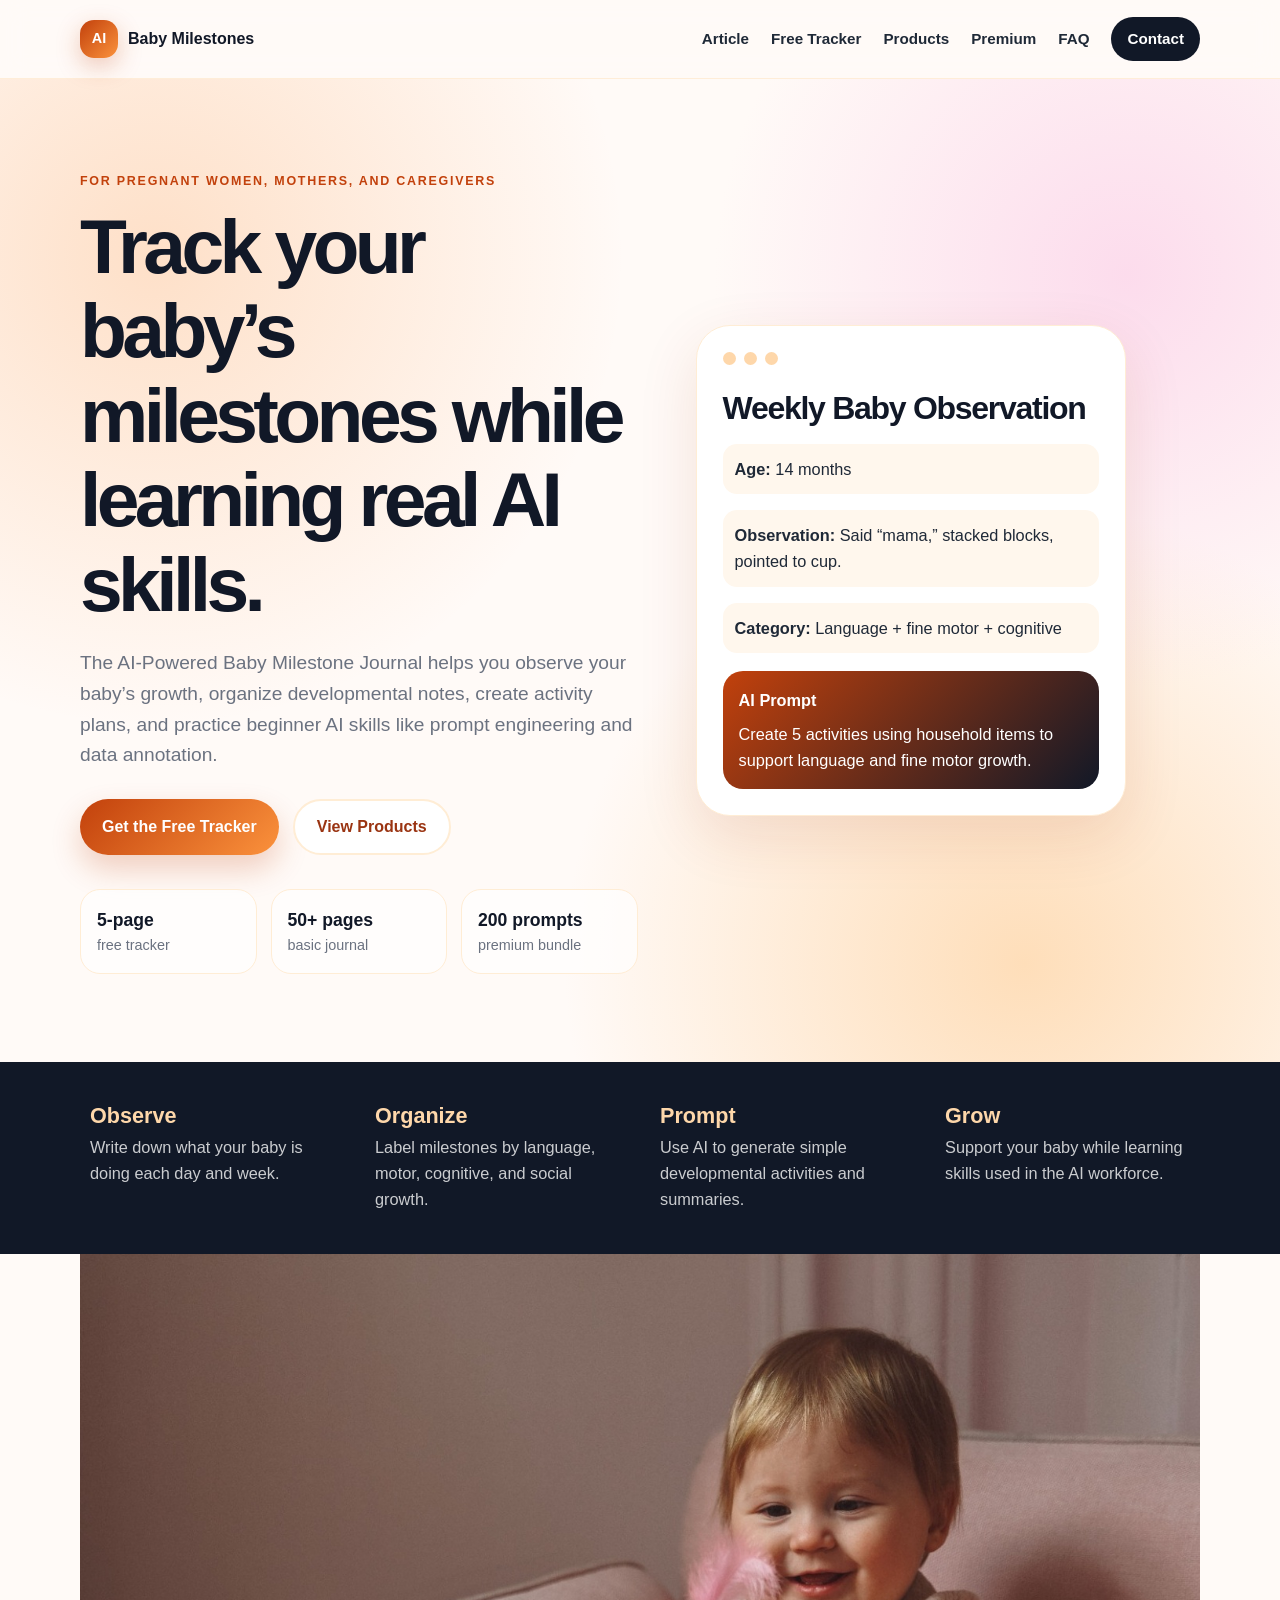
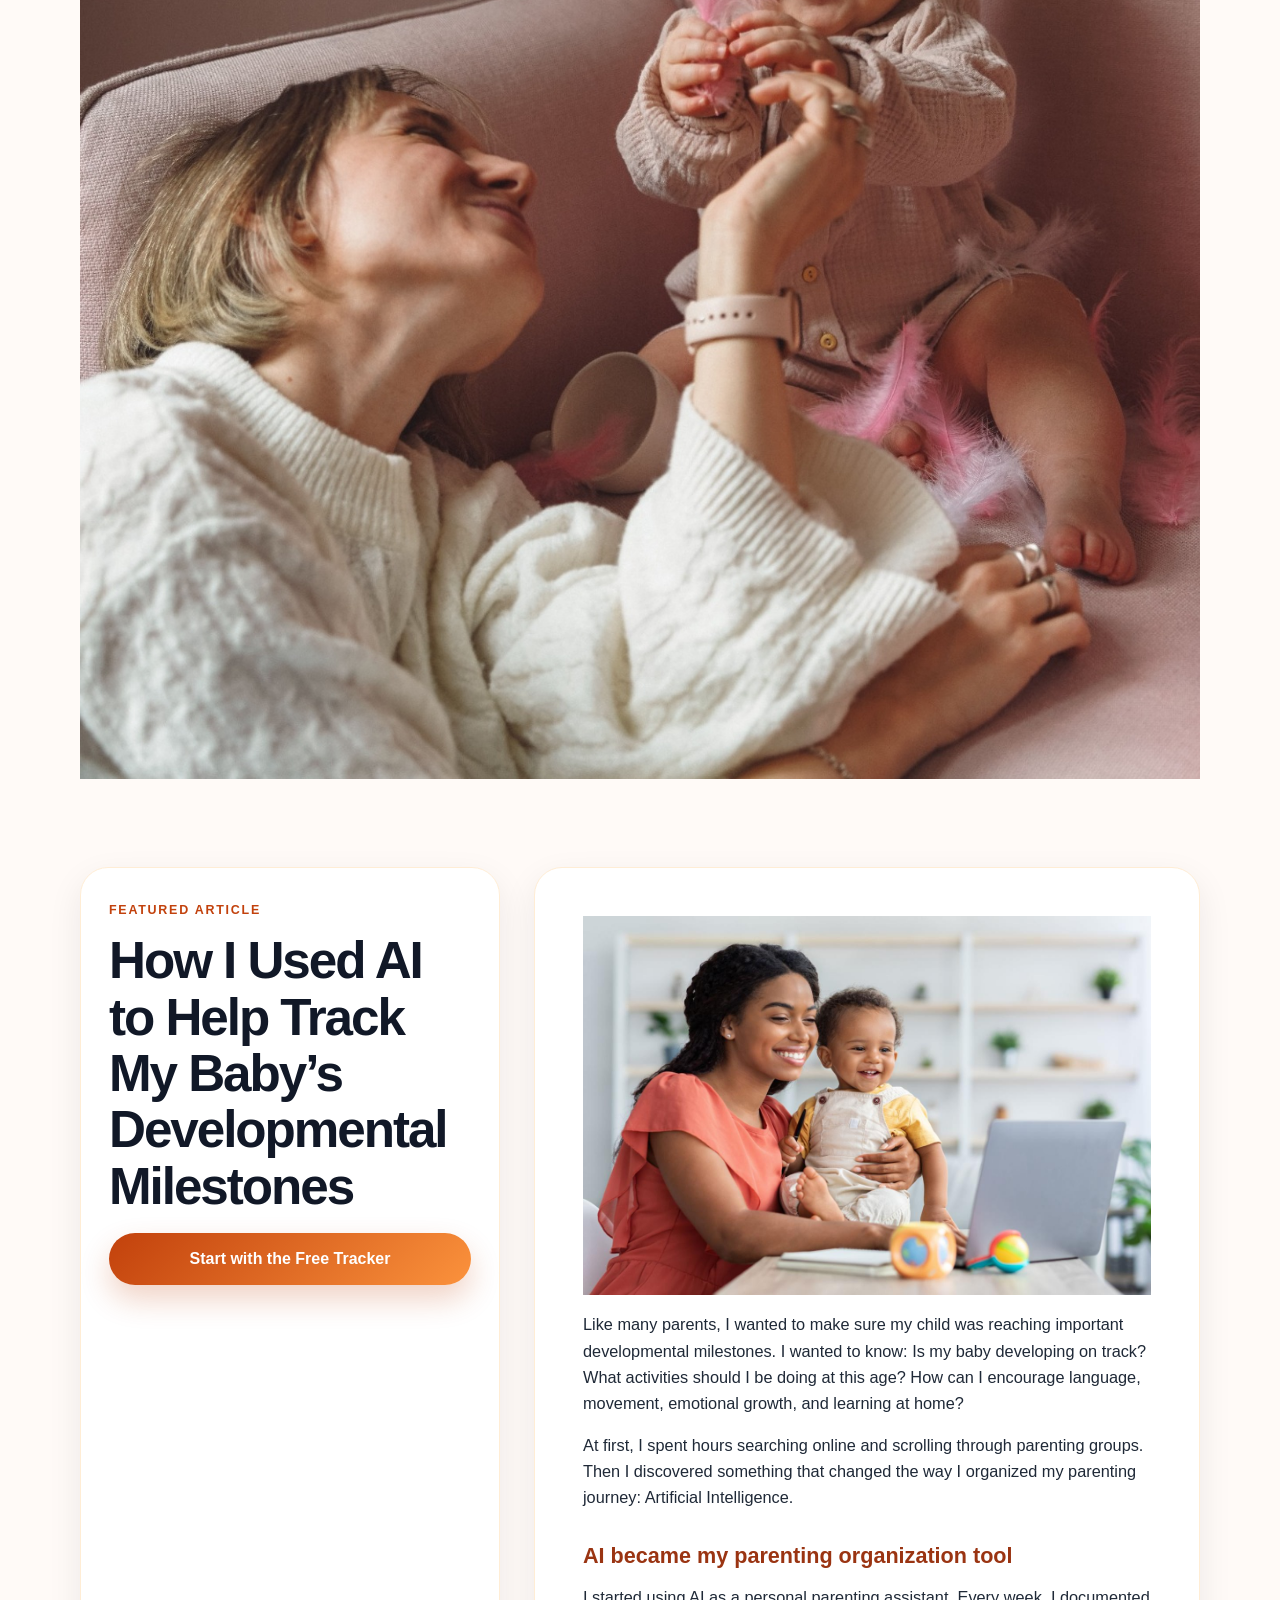
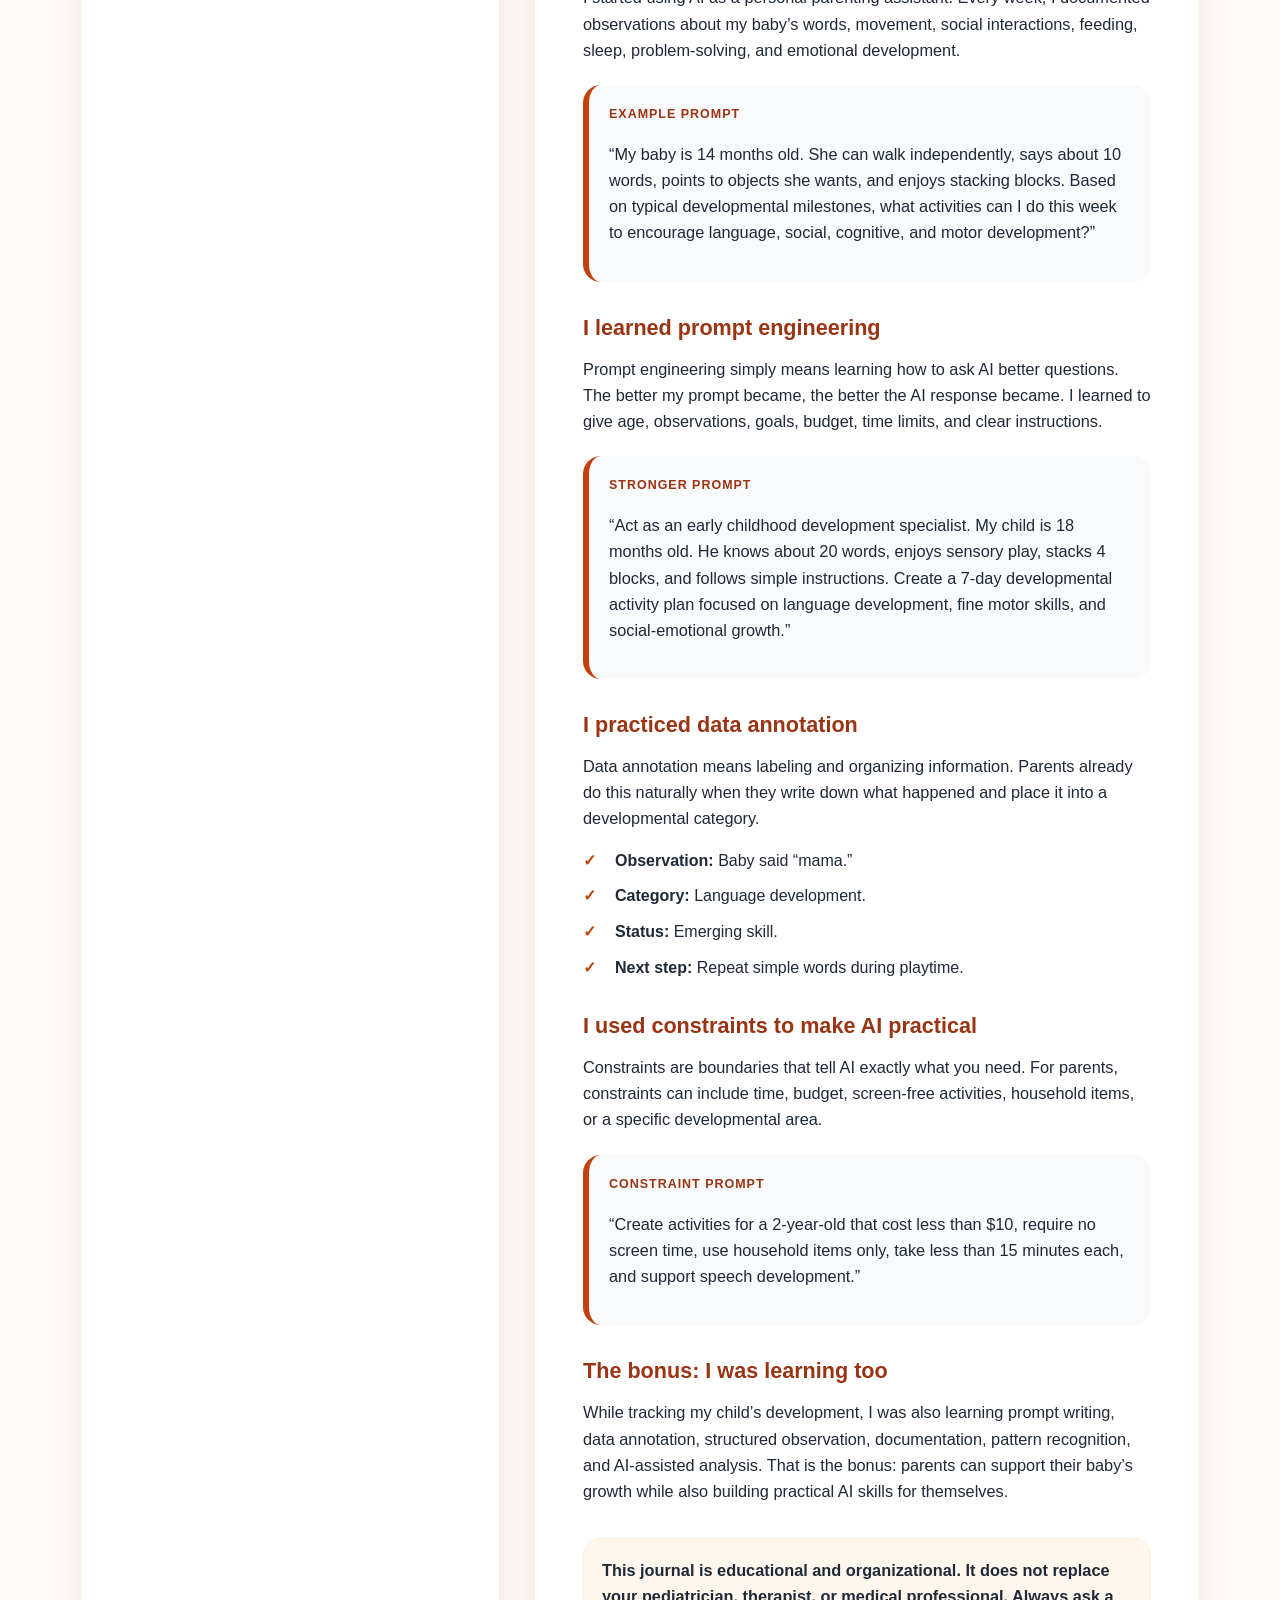
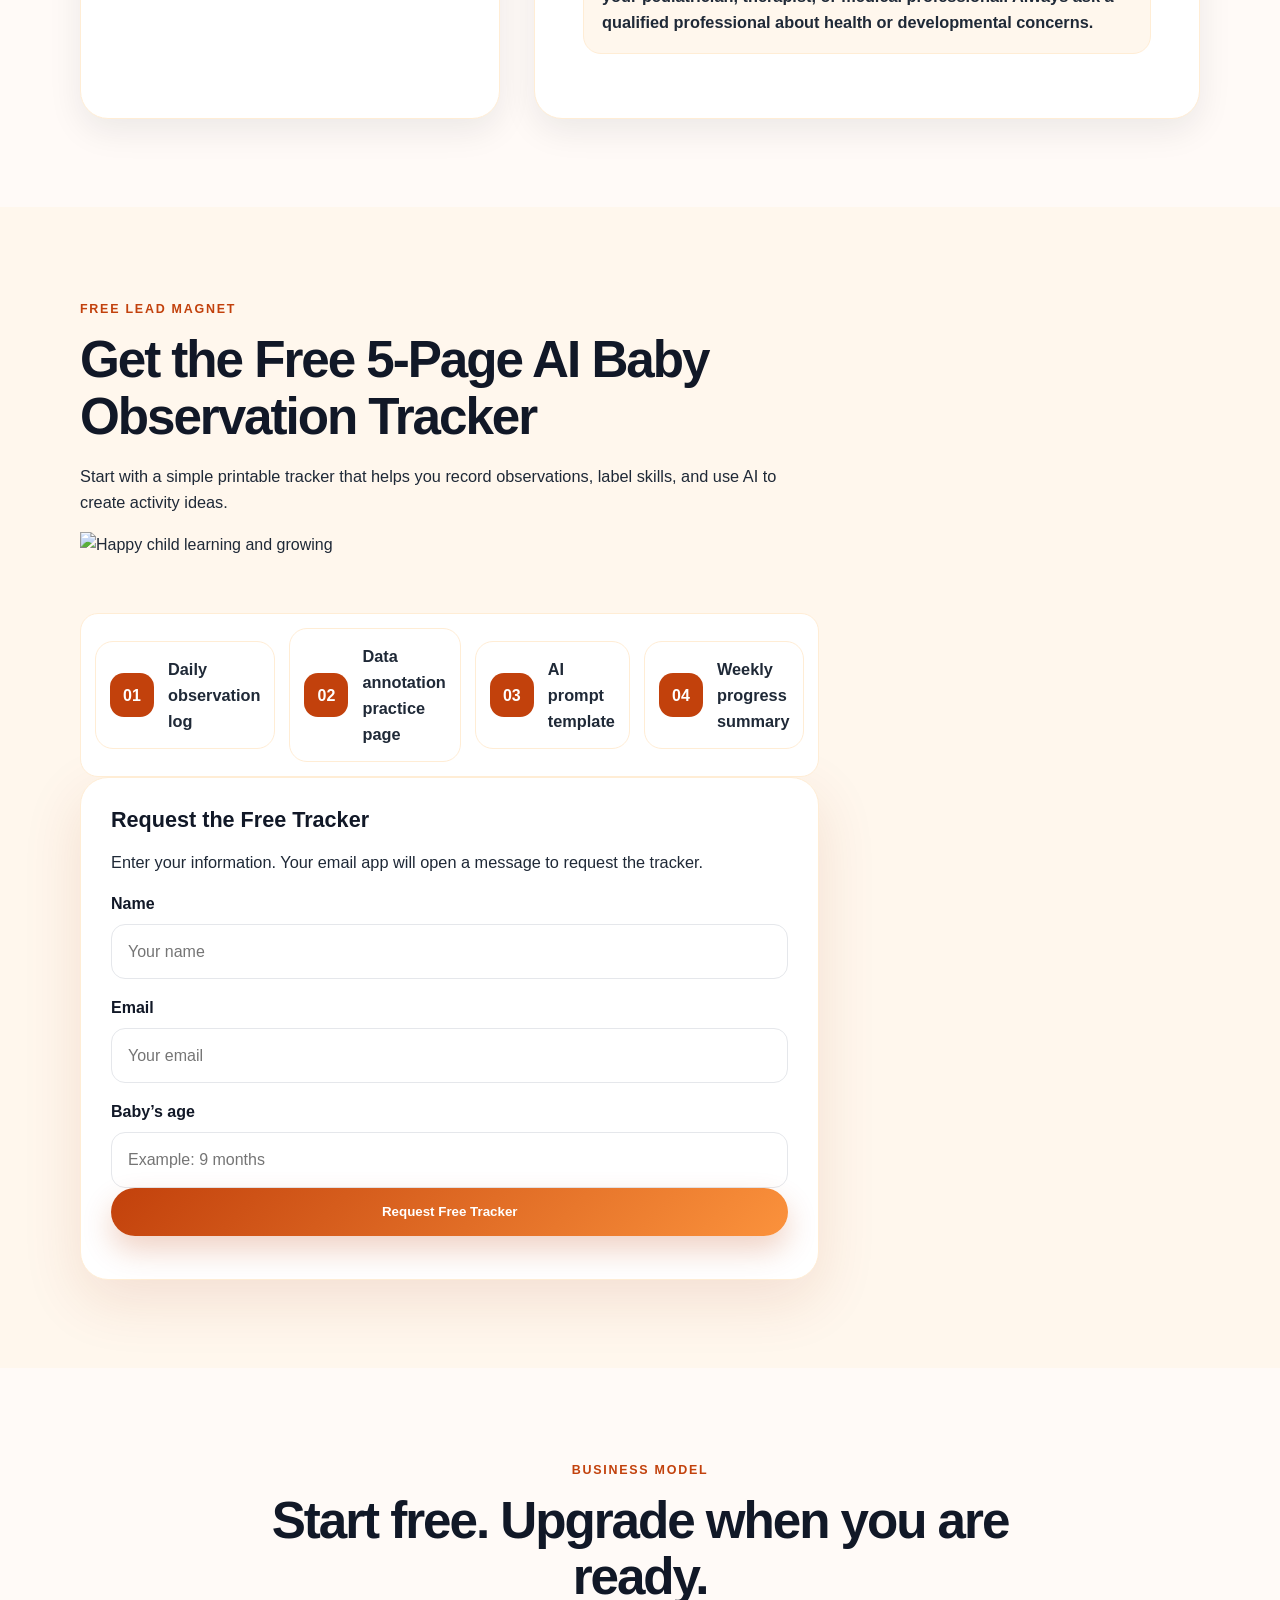
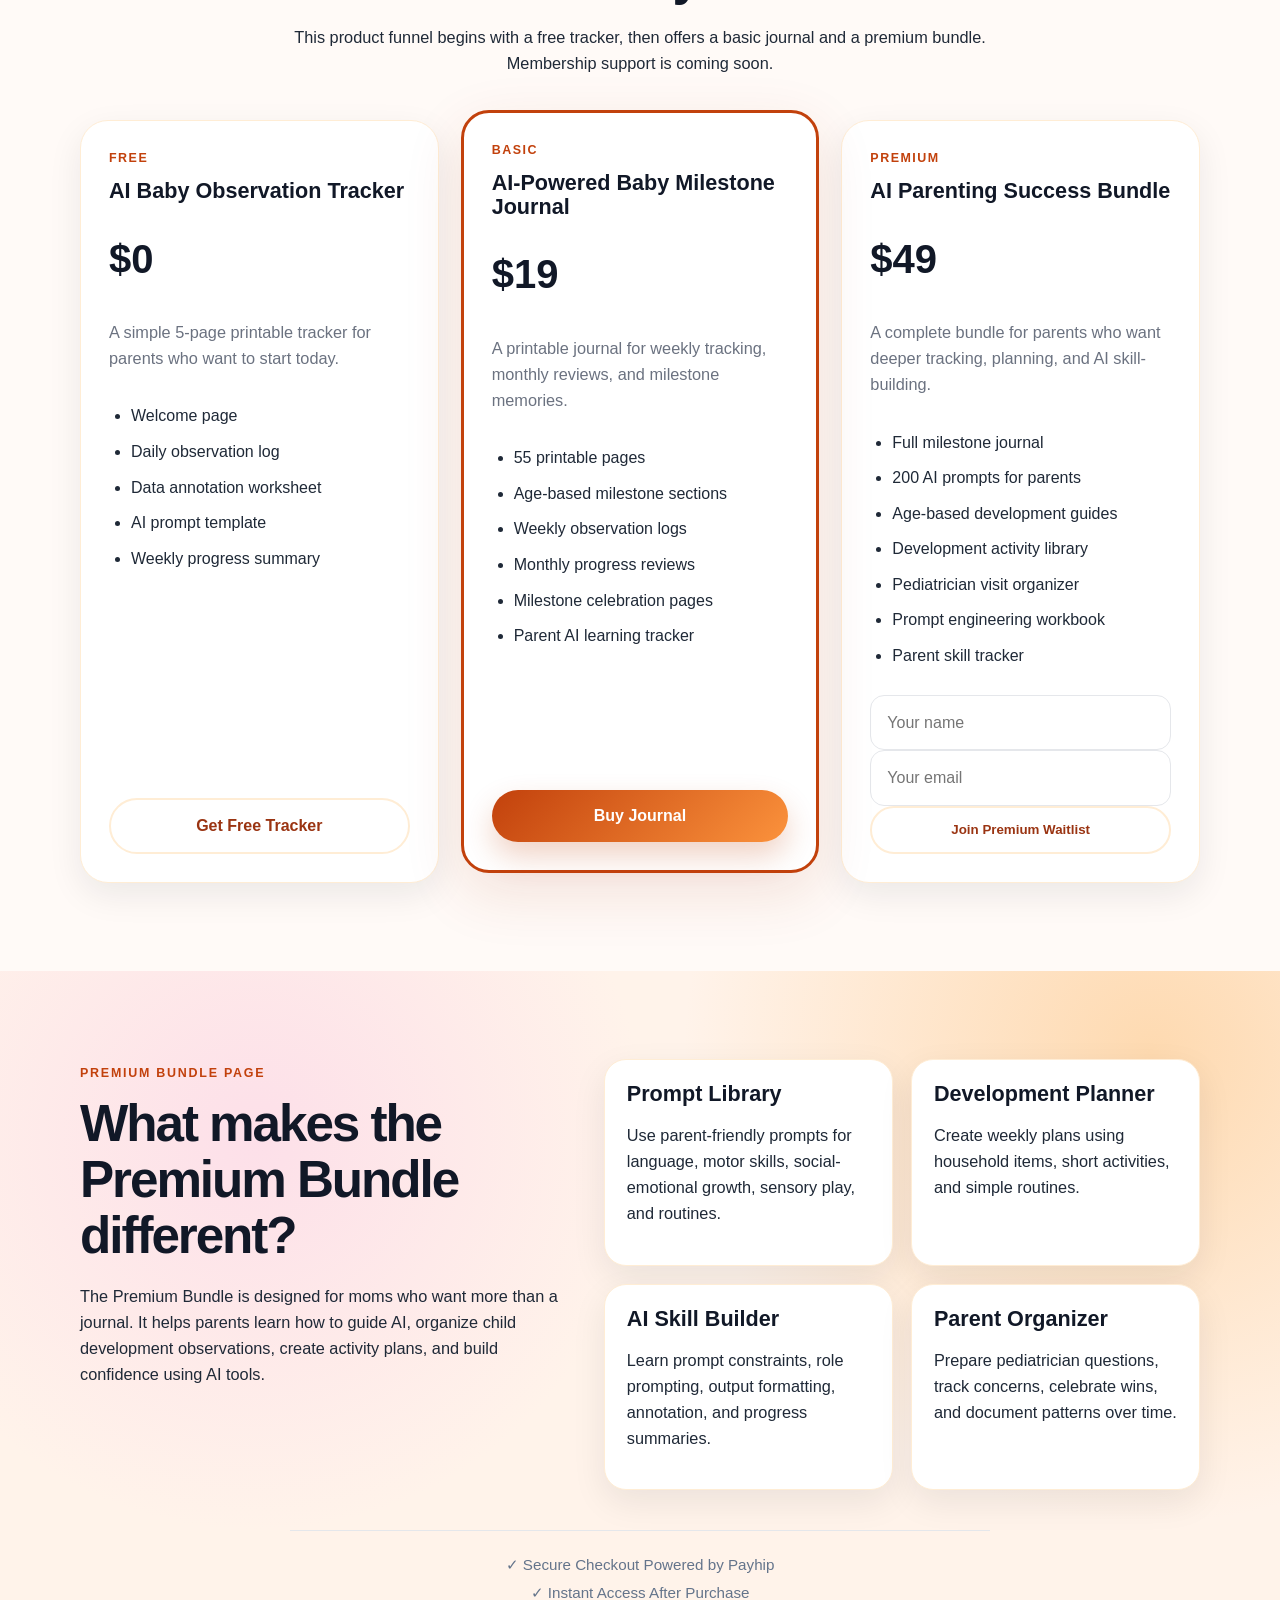
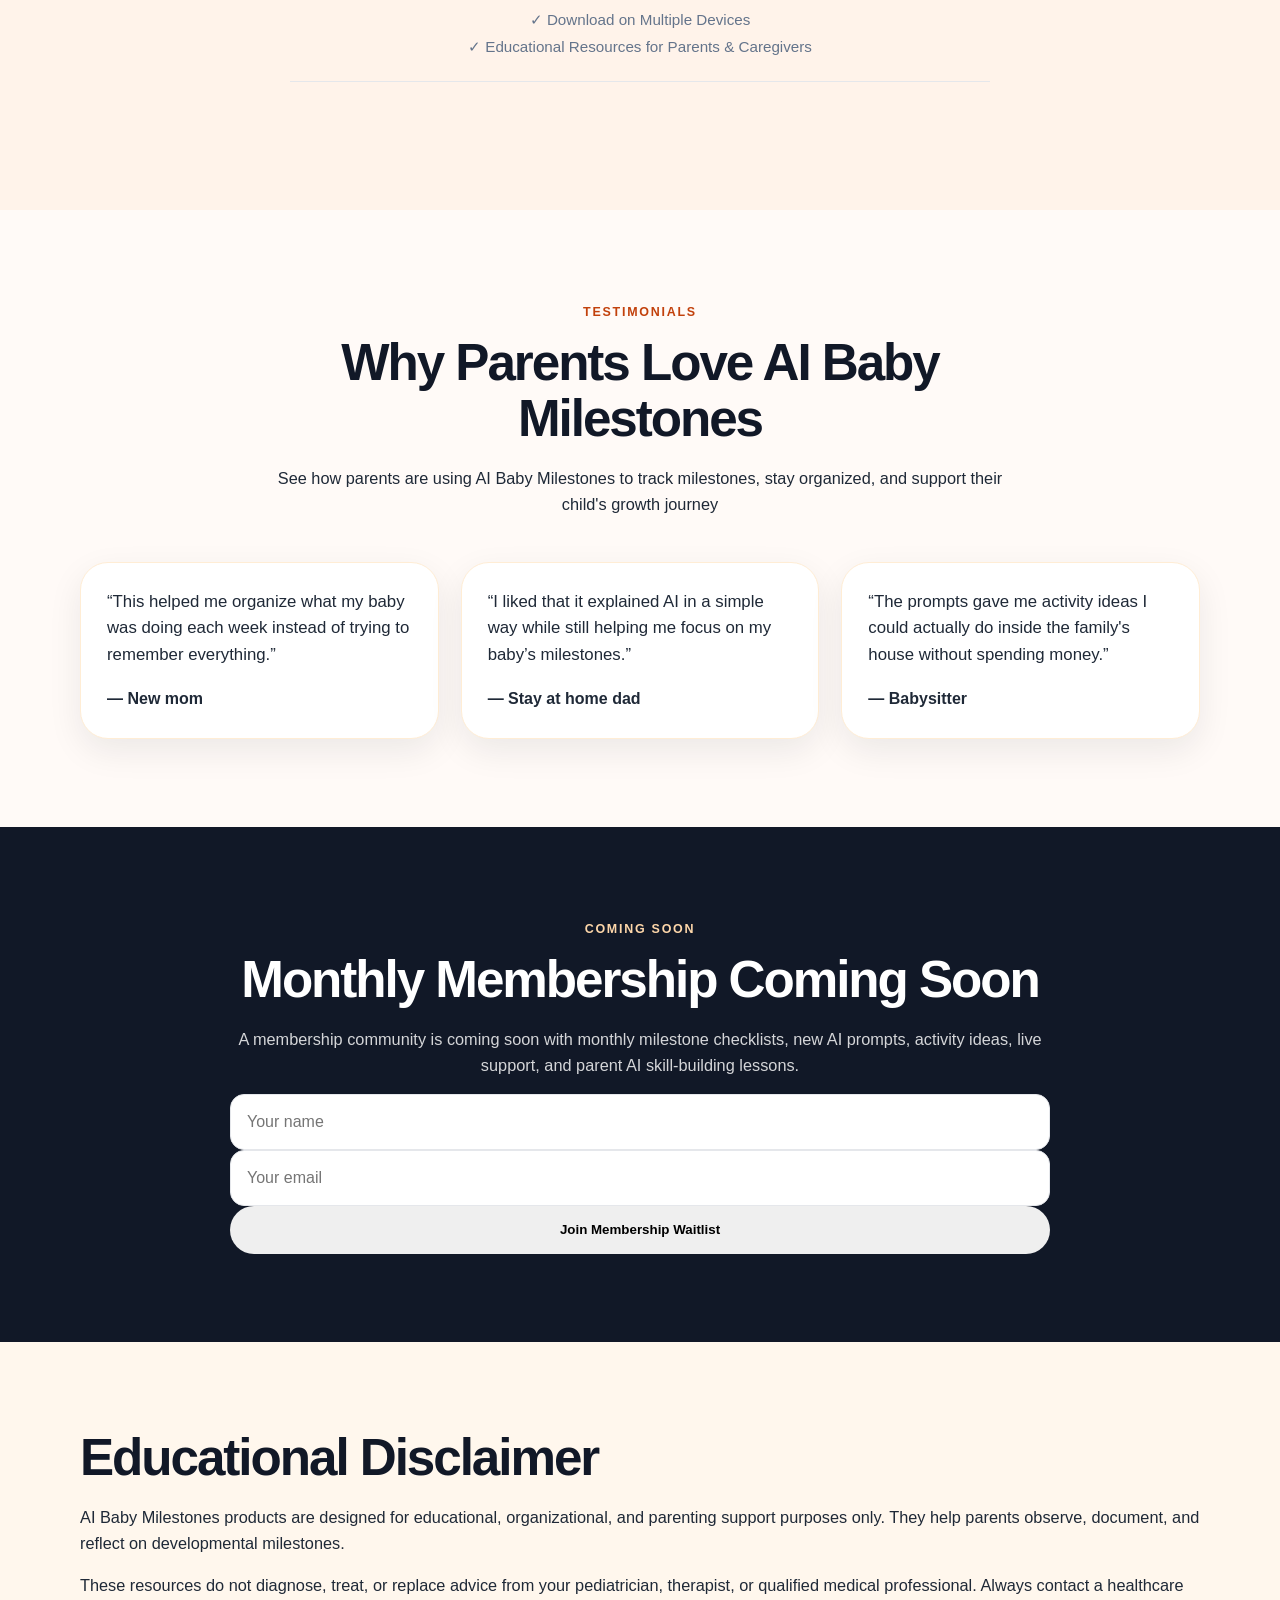
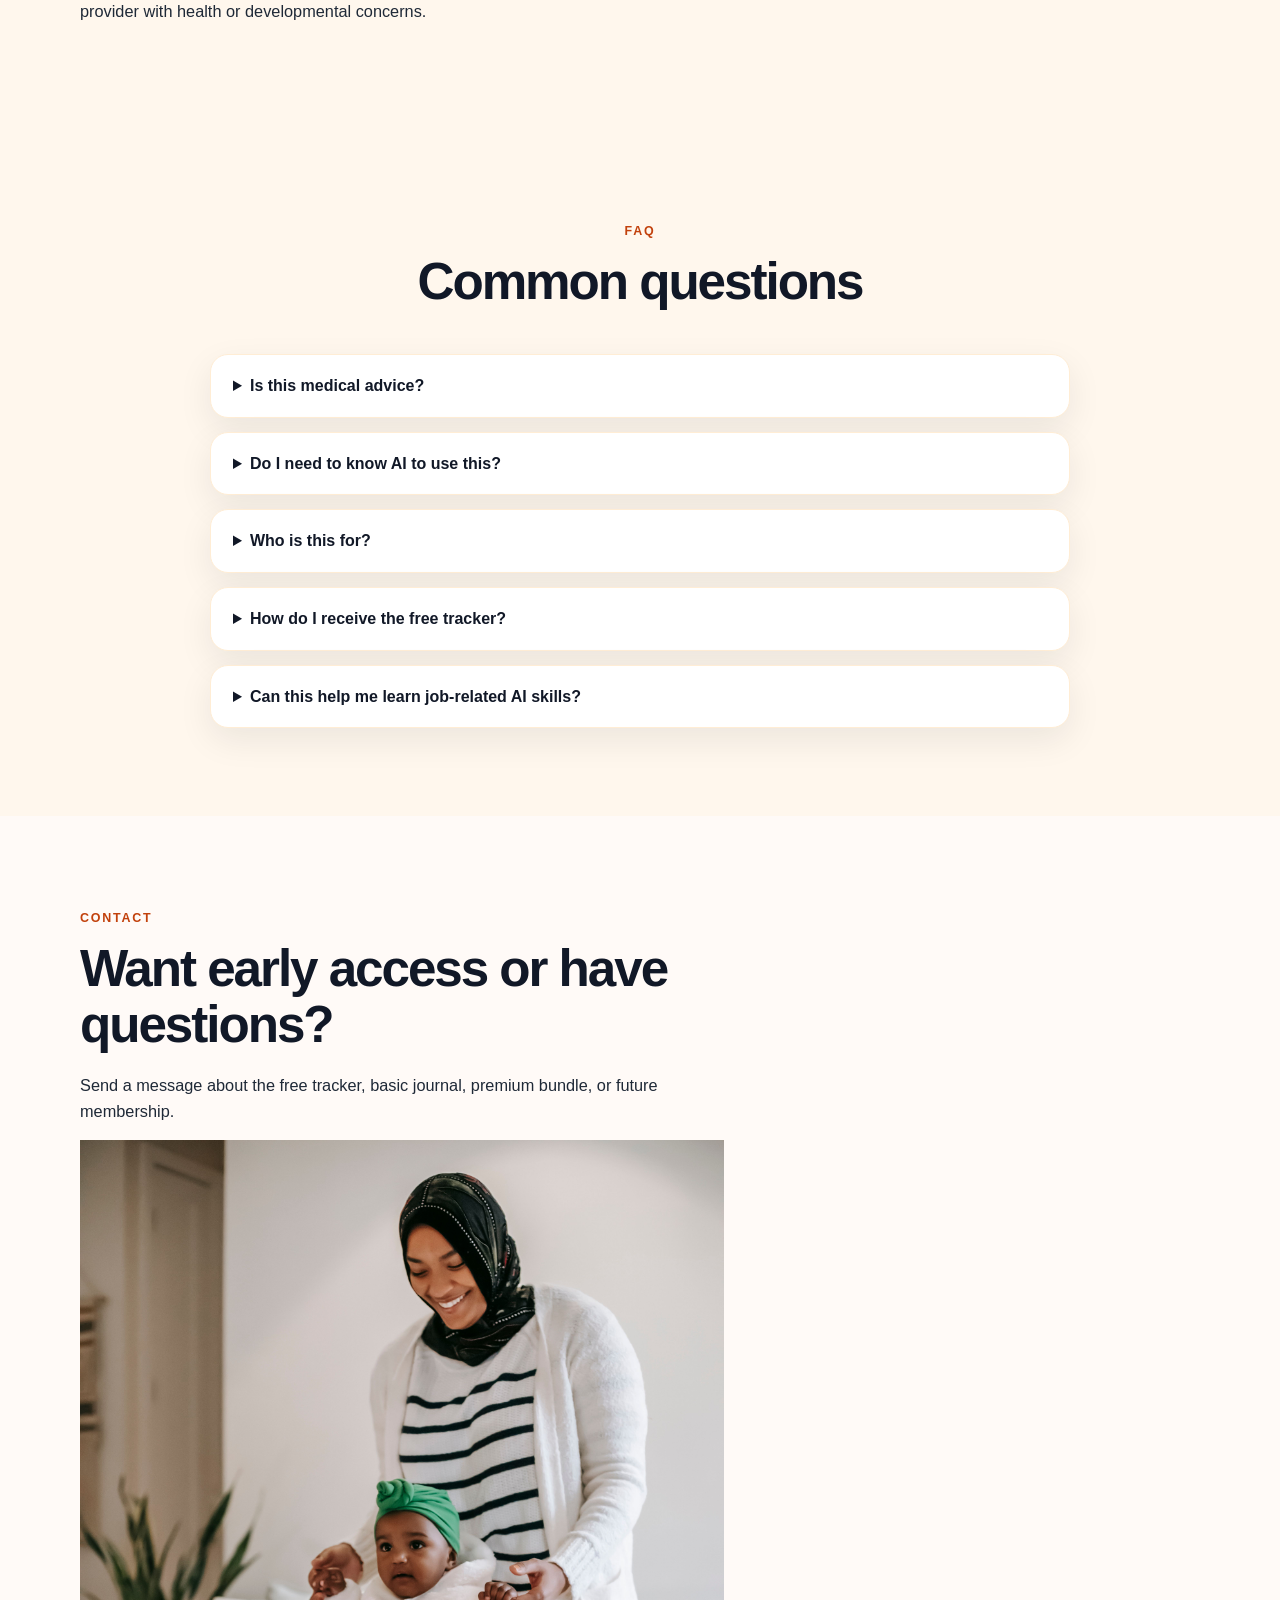
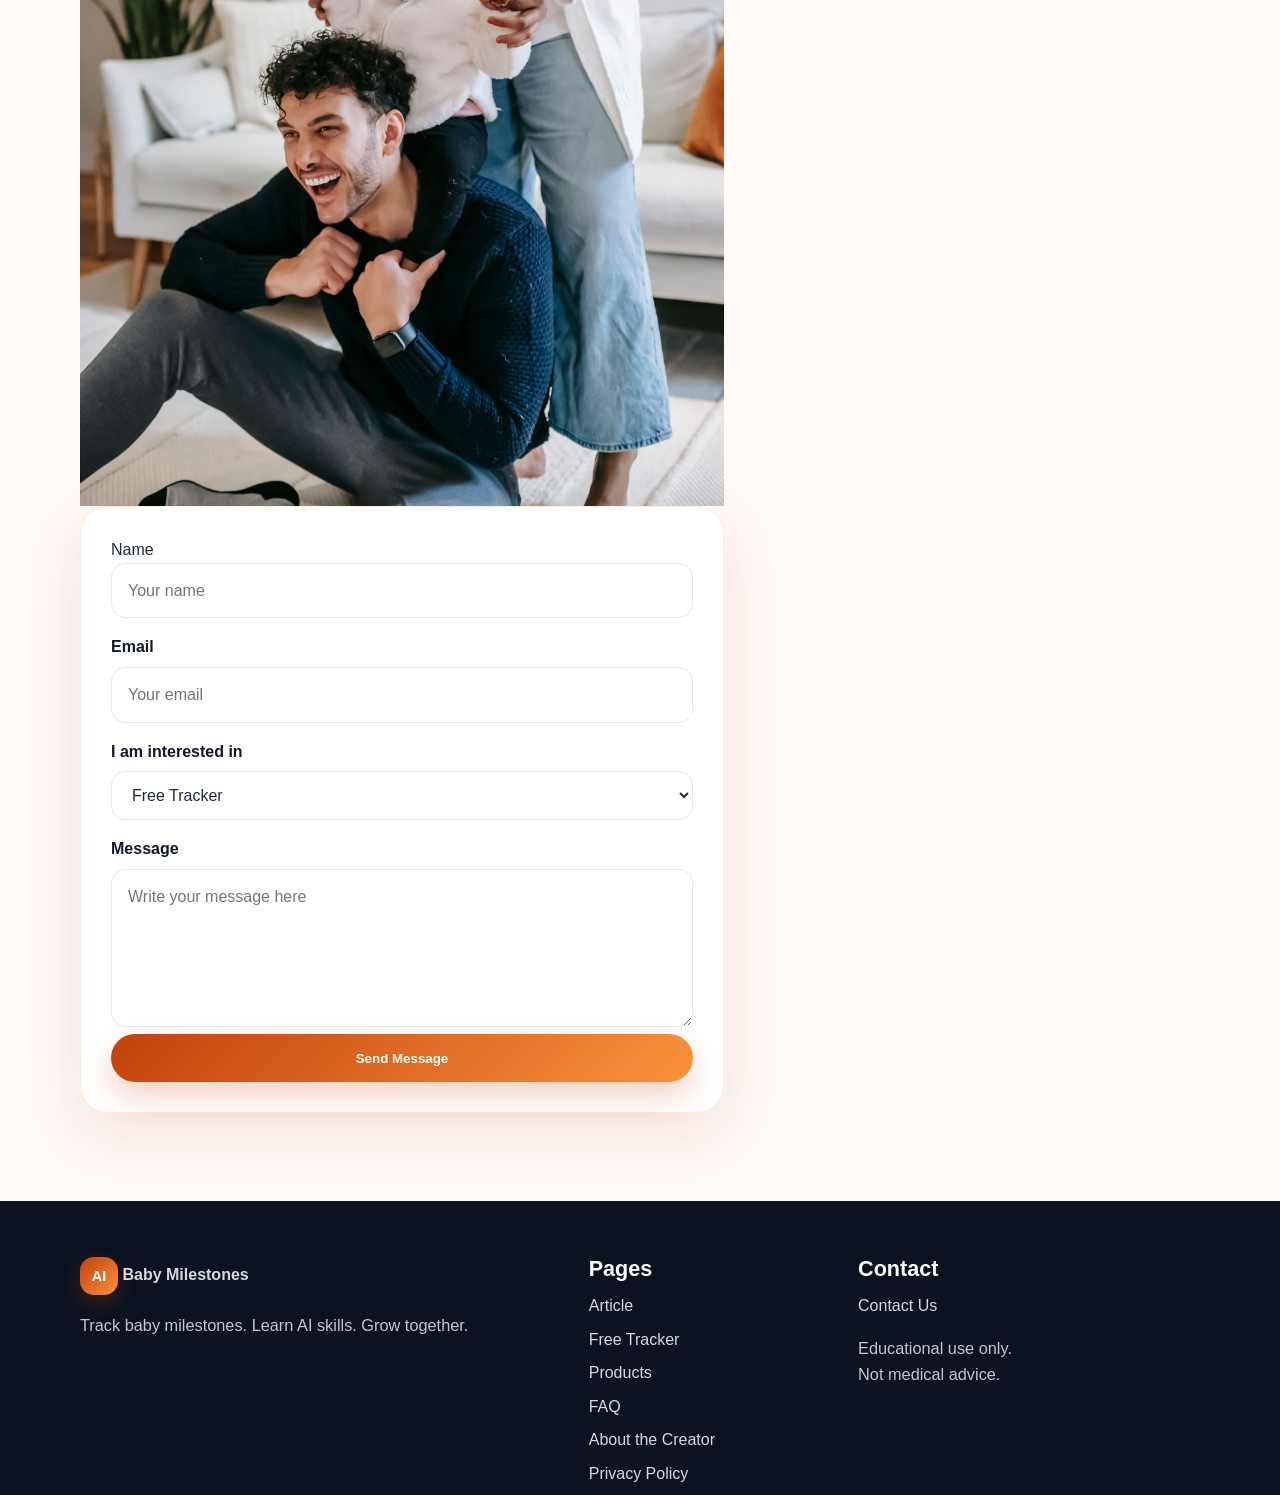
==== index.html @ 614927eb "Launch AI Baby Milestones website" ====
<!DOCTYPE html>
<html lang="en">
<head>
  <meta charset="UTF-8" />
  <meta name="viewport" content="width=device-width, initial-scale=1.0" />
  <meta name="description" content="AI-Powered Baby Milestone Journal helps parents track baby milestones while learning prompt engineering, data annotation, and AI skills." />
  <title>AI-Powered Baby Milestone Journal</title>
  <link rel="stylesheet" href="style.css" />
</head>
<body>
  <a class="skip-link" href="#main">Skip to content</a>

  <header class="site-header">
    <nav class="navbar">
      <a href="#" class="brand">
        <span class="brand-mark">AI</span>
        <span>Baby Milestones</span>
      </a>

      <input type="checkbox" id="nav-toggle" class="nav-toggle" />
      <label for="nav-toggle" class="nav-toggle-label" aria-label="Open menu">
        <span></span>
      </label>

      <div class="nav-menu">
        <a href="#article">Article</a>
        <a href="#free-tracker">Free Tracker</a>
        <a href="#products">Products</a>
        <a href="#premium">Premium</a>
        <a href="#faq">FAQ</a>
        <a href="#contact" class="nav-button">Contact</a>
      </div>
    </nav>
  </header>

  <main id="main">
    <section class="hero section-padding">
      <div class="container hero-grid">
        <div class="hero-copy">
        
          <p class="eyebrow">For pregnant women, mothers, and caregivers</p>
          <h1>Track your baby’s milestones while learning real AI skills.</h1>
          <p class="hero-text">
            The AI-Powered Baby Milestone Journal helps you observe your baby’s growth, organize developmental notes,
            create activity plans, and practice beginner AI skills like prompt engineering and data annotation.
          </p>

          <div class="hero-actions">
            <a href="#free-tracker" class="button primary">Get the Free Tracker</a>
            <a href="#products" class="button secondary">View Products</a>
          </div>

          <div class="trust-row">
            <div>
              <strong>5-page</strong>
              <span>free tracker</span>
            </div>
            <div>
              <strong>50+ pages</strong>
              <span>basic journal</span>
            </div>
            <div>
              <strong>200 prompts</strong>
              <span>premium bundle</span>
            </div>
          </div>
        </div>
       
        <div class="hero-card">

       <div class="journal-preview">
            <div class="preview-header">
              <span></span>
              <span></span>
              <span></span>
            </div>
            <h2>Weekly Baby Observation</h2>
            <p><strong>Age:</strong> 14 months</p>
            <p><strong>Observation:</strong> Said “mama,” stacked blocks, pointed to cup.</p>
            <p><strong>Category:</strong> Language + fine motor + cognitive</p>
            <div class="mini-card">
              <p class="mini-title">AI Prompt</p>
              <p>Create 5 activities using household items to support language and fine motor growth.</p>
            </div>
          </div>
        </div>
      </div>
    </section>

    <section class="value-strip">
      <div class="container value-grid">
        <div>
          <h3>Observe</h3>
          <p>Write down what your baby is doing each day and week.</p>
        </div>
        <div>
          <h3>Organize</h3>
          <p>Label milestones by language, motor, cognitive, and social growth.</p>
        </div>
        <div>
          <h3>Prompt</h3>
          <p>Use AI to generate simple developmental activities and summaries.</p>
        </div>
        <div>
          <h3>Grow</h3>
          <p>Support your baby while learning skills used in the AI workforce.</p>
        </div>
      </div>
    </section>

    <section class="intro-image-section">
  <div class="container">
    <img
      src="Images/intro-parent-baby.jpg"
      alt="Parent interacting with baby"
      class="intro-image"
    />
  </div>
    </section>
    
    <section id="article" class="section-padding">
      <div class="container article-layout">
        <aside class="article-sidebar">
          <p class="eyebrow">Featured article</p>
          <h2>How I Used AI to Help Track My Baby’s Developmental Milestones</h2>
            
          <a href="#free-tracker" class="button primary full-width">Start with the Free Tracker</a>
        </aside>

        <article class="article-card">

          <div class="article-image">
          <img
        src="Images/article-mom-reading.jpg"
        alt="Mother using AI tools to track baby milestones"
         />
        </div>

          <p>
            Like many parents, I wanted to make sure my child was reaching important developmental milestones. I wanted to know:
            Is my baby developing on track? What activities should I be doing at this age? How can I encourage language,
            movement, emotional growth, and learning at home?
          </p>

          <p>
            At first, I spent hours searching online and scrolling through parenting groups. Then I discovered something that changed
            the way I organized my parenting journey: Artificial Intelligence.
          </p>

          <h3>AI became my parenting organization tool</h3>
          <p>
            I started using AI as a personal parenting assistant. Every week, I documented observations about my baby’s words,
            movement, social interactions, feeding, sleep, problem-solving, and emotional development.
          </p>

          <div class="prompt-box">
            <p class="prompt-label">Example prompt</p>
            <p>
              “My baby is 14 months old. She can walk independently, says about 10 words, points to objects she wants, and enjoys
              stacking blocks. Based on typical developmental milestones, what activities can I do this week to encourage language,
              social, cognitive, and motor development?”
            </p>
          </div>

          <h3>I learned prompt engineering</h3>
          <p>
            Prompt engineering simply means learning how to ask AI better questions. The better my prompt became, the better the AI
            response became. I learned to give age, observations, goals, budget, time limits, and clear instructions.
          </p>

          <div class="prompt-box">
            <p class="prompt-label">Stronger prompt</p>
            <p>
              “Act as an early childhood development specialist. My child is 18 months old. He knows about 20 words, enjoys sensory
              play, stacks 4 blocks, and follows simple instructions. Create a 7-day developmental activity plan focused on language
              development, fine motor skills, and social-emotional growth.”
            </p>
          </div>

          <h3>I practiced data annotation</h3>
          <p>
            Data annotation means labeling and organizing information. Parents already do this naturally when they write down what
            happened and place it into a developmental category.
          </p>

          <ul class="check-list">
            <li><strong>Observation:</strong> Baby said “mama.”</li>
            <li><strong>Category:</strong> Language development.</li>
            <li><strong>Status:</strong> Emerging skill.</li>
            <li><strong>Next step:</strong> Repeat simple words during playtime.</li>
          </ul>

          <h3>I used constraints to make AI practical</h3>
          <p>
            Constraints are boundaries that tell AI exactly what you need. For parents, constraints can include time, budget,
            screen-free activities, household items, or a specific developmental area.
          </p>

          <div class="prompt-box">
            <p class="prompt-label">Constraint prompt</p>
            <p>
              “Create activities for a 2-year-old that cost less than $10, require no screen time, use household items only,
              take less than 15 minutes each, and support speech development.”
            </p>
          </div>

          <h3>The bonus: I was learning too</h3>
          <p>
            While tracking my child’s development, I was also learning prompt writing, data annotation, structured observation,
            documentation, pattern recognition, and AI-assisted analysis. That is the bonus: parents can support their baby’s growth
            while also building practical AI skills for themselves.
          </p>

          <p class="medical-note">
            This journal is educational and organizational. It does not replace your pediatrician, therapist, or medical professional.
            Always ask a qualified professional about health or developmental concerns.
          </p>
        </article>
      </div>
    </section>

    <section id="free-tracker" class="section-padding cream">
      <div class="container split">
        <div>
          <p class="eyebrow">Free lead magnet</p>
          <h2>Get the Free 5-Page AI Baby Observation Tracker</h2>
          <p>
            Start with a simple printable tracker that helps you record observations, label skills, and use AI to create activity ideas.
          </p>

      <div class="tracker-image">
      <img
    src="Images/accent-happy-child.jpg"
    alt="Happy child learning and growing"
       />
    </div>

      <div class="feature-list">

          <div class="feature-list">
            <div>
              <span class="icon">01</span>
              <p>Daily observation log</p>
            </div>
            <div>
              <span class="icon">02</span>
              <p>Data annotation practice page</p>
            </div>
            <div>
              <span class="icon">03</span>
              <p>AI prompt template</p>
            </div>
            <div>
              <span class="icon">04</span>
              <p>Weekly progress summary</p>
            </div>
          </div>
        </div>

        <form class="signup-card" action="mailto:support.aibabymilestones@gmail.com" method="post" enctype="text/plain">
          <h3>Request the Free Tracker</h3>
          <p>Enter your information. Your email app will open a message to request the tracker.</p>

          <label for="parent-name">Name</label>
          <input id="parent-name" name="name" type="text" placeholder="Your name" required />

          <label for="parent-email">Email</label>
          <input id="parent-email" name="email" type="email" placeholder="Your email" required />

          <label for="baby-age">Baby’s age</label>
          <input id="baby-age" name="baby-age" type="text" placeholder="Example: 9 months" />

          <button type="submit" class="button primary full-width">Request Free Tracker</button>
          <p class="small-text"></p>
        </form>
      </div>
    </section>

    <section id="products" class="section-padding">
      <div class="container">
        <div class="center-header">
          <p class="eyebrow">Business model</p>
          <h2>Start free. Upgrade when you are ready.</h2>
          <p>
            This product funnel begins with a free tracker, then offers a basic journal and a premium bundle.
            Membership support is coming soon.
          </p>
        </div>

        <div class="pricing-grid">
          <div class="price-card">
            <p class="plan-label">Free</p>
            <h3>AI Baby Observation Tracker</h3>
            <p class="price">$0</p>
            <p class="plan-description">A simple 5-page printable tracker for parents who want to start today.</p>
            <ul>
              <li>Welcome page</li>
              <li>Daily observation log</li>
              <li>Data annotation worksheet</li>
              <li>AI prompt template</li>
              <li>Weekly progress summary</li>
            </ul>
            <a
         href="https://payhip.com/b/fQsA9"
        class="button secondary full-width"
        target="_blank"
        rel="noopener noreferrer"
          >
  Get Free Tracker
</a>
          </div>

          <div class="price-card featured">
            <p class="plan-label">Basic</p>
            <h3>AI-Powered Baby Milestone Journal</h3>
            <p class="price">$19</p>
            <p class="plan-description">A printable journal for weekly tracking, monthly reviews, and milestone memories.</p>
            <ul>
              <li>55 printable pages</li>
              <li>Age-based milestone sections</li>
              <li>Weekly observation logs</li>
              <li>Monthly progress reviews</li>
              <li>Milestone celebration pages</li>
              <li>Parent AI learning tracker</li>
            </ul>
            <a
        href="https://payhip.com/b/GxVTv"
        class="button primary full-width"
        target="_blank"
        rel="noopener noreferrer"
>
  Buy Journal
</a>
          </div>

          <div id="premium" class="price-card">
            <p class="plan-label">Premium</p>
            <h3>AI Parenting Success Bundle</h3>
            <p class="price">$49</p>
            <p class="plan-description">A complete bundle for parents who want deeper tracking, planning, and AI skill-building.</p>
            <ul>
              <li>Full milestone journal</li>
              <li>200 AI prompts for parents</li>
              <li>Age-based development guides</li>
              <li>Development activity library</li>
              <li>Pediatrician visit organizer</li>
              <li>Prompt engineering workbook</li>
              <li>Parent skill tracker</li>
            </ul>
            <form
  class="waitlist-form"
  action="https://formspree.io/f/xeewnpjq"
  method="POST"
>
  <input type="hidden" name="form_type" value="Premium Bundle Waitlist">

  <input
    type="text"
    name="name"
    placeholder="Your name"
    required
  >

  <input
    type="email"
    name="email"
    placeholder="Your email"
    required
  >

  <button type="submit" class="button secondary full-width">
    Join Premium Waitlist
  </button>
</form>
          </div>
        </div>
      </div>
    </section>

    <section class="section-padding peach">
      <div class="container product-detail">
        <div>
          <p class="eyebrow">Premium bundle page</p>
          <h2>What makes the Premium Bundle different?</h2>
          <p>
            The Premium Bundle is designed for moms who want more than a journal. It helps parents learn how to guide AI,
            organize child development observations, create activity plans, and build confidence using AI tools.
          </p>
        </div>

        <div class="detail-grid">
          <div class="detail-card">
            <h3>Prompt Library</h3>
            <p>Use parent-friendly prompts for language, motor skills, social-emotional growth, sensory play, and routines.</p>
          </div>
          <div class="detail-card">
            <h3>Development Planner</h3>
            <p>Create weekly plans using household items, short activities, and simple routines.</p>
          </div>
          <div class="detail-card">
            <h3>AI Skill Builder</h3>
            <p>Learn prompt constraints, role prompting, output formatting, annotation, and progress summaries.</p>
          </div>
          <div class="detail-card">
            <h3>Parent Organizer</h3>
            <p>Prepare pediatrician questions, track concerns, celebrate wins, and document patterns over time.</p>
          </div>
        </div>
      </div>
      <p class="trust-note">
✓ Secure Checkout Powered by Payhip<br>
✓ Instant Access After Purchase<br>
✓ Download on Multiple Devices<br>
✓ Educational Resources for Parents & Caregivers
</p>
    </section>

    <section class="section-padding">
      <div class="container">
        <div class="center-header">
          <p class="eyebrow">Testimonials</p>
          <h2>Why Parents Love AI Baby Milestones
</h2>
          <p>See how parents are using AI Baby Milestones to track milestones, stay organized, and support their child's growth journey</p>
        </div>

        <div class="testimonial-grid">
          <div class="testimonial">
            <p>“This helped me organize what my baby was doing each week instead of trying to remember everything.”</p>
            <strong>— New mom</strong>
          </div>
          <div class="testimonial">
            <p>“I liked that it explained AI in a simple way while still helping me focus on my baby’s milestones.”</p>
            <strong>— Stay at home dad</strong>
          </div>
          <div class="testimonial">
            <p>“The prompts gave me activity ideas I could actually do inside the family's house without spending money.”</p>
            <strong>— Babysitter</strong>
          </div>
        </div>
      </div>
    </section>

    <section class="section-padding dark">
      <div class="container coming-soon">
        <p class="eyebrow light">Coming soon</p>
        <h2>Monthly Membership Coming Soon</h2>
        <p>
          A membership community is coming soon with monthly milestone checklists, new AI prompts, activity ideas,
          live support, and parent AI skill-building lessons.
        </p>
        <form
  class="waitlist-form"
  action="https://formspree.io/f/xeewnpjq"
  method="POST"
>
  <input type="hidden" name="form_type" value="Membership Waitlist">

  <input
    type="text"
    name="name"
    placeholder="Your name"
    required
  >

  <input
    type="email"
    name="email"
    placeholder="Your email"
    required
  >

  <button type="submit" class="button light full-width">
    Join Membership Waitlist
  </button>
</form>

    </section>
<section class="trust-disclaimer section-padding cream">
  <div class="container">
    <div class="disclaimer-card">
      <h2>Educational Disclaimer</h2>
      <p>
        AI Baby Milestones products are designed for educational, organizational,
        and parenting support purposes only. They help parents observe, document,
        and reflect on developmental milestones.
      </p>
      <p>
        These resources do not diagnose, treat, or replace advice from your
        pediatrician, therapist, or qualified medical professional. Always contact
        a healthcare provider with health or developmental concerns.
      </p>
    </div>
  </div>
</section>
    <section id="faq" class="section-padding cream">
      <div class="container">
        <div class="center-header">
          <p class="eyebrow">FAQ</p>
          <h2>Common questions</h2>
        </div>

        <div class="faq-list">
          <details>
            <summary>Is this medical advice?</summary>
            <p>No. This is an educational and organizational tool. Always contact your pediatrician or qualified professional for medical or developmental concerns.</p>
          </details>
          <details>
            <summary>Do I need to know AI to use this?</summary>
            <p>No. The tracker and journal are beginner-friendly. You will learn AI terms like prompt engineering, constraints, and data annotation as you use the pages.</p>
          </details>
          <details>
            <summary>Who is this for?</summary>
            <p>Pregnant women, mothers, caregivers, grandparents, and anyone helping track infant or toddler growth.</p>
          </details>
          <details>
            <summary>How do I receive the free tracker?</summary>
            <p>Use the request form and ask for the AI Baby Observation Tracker.</p>
          </details>
          <details>
            <summary>Can this help me learn job-related AI skills?</summary>
            <p>Yes. While it is not a job certification, it helps you practice beginner skills like writing prompts, labeling observations, organizing information, and recognizing patterns.</p>
          </details>
        </div>
      </div>
    </section>

    <section id="contact" class="section-padding">
      <div class="container split">
        <div>
          
          <p class="eyebrow">Contact</p>
          <h2>Want early access or have questions?</h2>
          <p>
            Send a message about the free tracker, basic journal, premium bundle, or future membership.
          </p>
          
        
     <div class="contact-image">
          <img
    src="Images/contact-family.jpg"
    alt="Happy family together"
        />
 </div>

        <form class="contact-form" action="https://formspree.io/f/xeewnpjq" method="post" 
          <label for="contact-name">Name</label>
          <input id="contact-name" name="name" type="text" placeholder="Your name" required />

          <label for="contact-email">Email</label>
          <input id="contact-email" name="email" type="email" placeholder="Your email" required />

          <label for="interest">I am interested in</label>
          <select id="interest" name="interest">
            <option>Free Tracker</option>
            <option>Basic Journal</option>
            <option>Premium Bundle</option>
            <option>Membership Coming Soon</option>
            <option>Collaboration</option>
          </select>

          <label for="message">Message</label>
          <textarea id="message" name="message" rows="5" placeholder="Write your message here"></textarea>

          <button type="submit" class="button primary full-width">Send Message</button>
        </form>
      </div>
    </section>
  </main>

  <footer class="site-footer">
    <div class="container footer-grid">
      <div>
        <a href="#" class="brand footer-brand">
          <span class="brand-mark">AI</span>
          <span>Baby Milestones</span>
        </a>
        <p>Track baby milestones. Learn AI skills. Grow together.</p>
      </div>

      <div>
        <h3>Pages</h3>
        <a href="#article">Article</a>
        <a href="#free-tracker">Free Tracker</a>
        <a href="#products">Products</a>
        <a href="#faq">FAQ</a>

        <a href="about.html">About the Creator</a>
<a href="privacy.html">Privacy Policy</a>
      </div>

      
      <div>
    <h3>Contact</h3>

    <a href="#contact">Contact Us</a>

    <p style="margin-top:16px;">
        Educational use only.<br>
        Not medical advice.
    </p>
</div>
    </div>


  </div>

</footer>
<script>
  window.addEventListener("pageshow", function () {
    const forms = document.querySelectorAll("form");
    forms.forEach(function (form) {
      form.reset();
    });
  });
</script> 
</body>
</html>
---- style.css ----
/* =========================
   AI Baby Milestones Website
   GitHub Pages Ready
   ========================= */

/* ---------- Root Variables ---------- */
:root {
  --bg: #fffaf7;
  --bg-soft: #fff3ea;
  --cream: #fff7ed;
  --peach: #fed7aa;
  --coral: #fb923c;
  --orange: #c2410c;
  --orange-dark: #9a3412;
  --pink: #fbcfe8;
  --text: #1f2937;
  --muted: #6b7280;
  --dark: #111827;
  --white: #ffffff;
  --border: #ffedd5;
  --shadow: 0 20px 60px rgba(154, 52, 18, 0.12);
  --shadow-soft: 0 12px 34px rgba(17, 24, 39, 0.08);
  --radius: 28px;
  --container: 1120px;
}

/* ---------- Base ---------- */
* {
  box-sizing: border-box;
}

html {
  scroll-behavior: smooth;
}

body {
  margin: 0;
  font-family: Arial, Helvetica, sans-serif;
  color: var(--text);
  background: var(--bg);
  line-height: 1.6;
}

img {
  max-width: 100%;
  display: block;
}

a {
  color: var(--orange-dark);
}

p {
  font-size: 1.02rem;
}

h1,
h2,
h3 {
  color: var(--dark);
  line-height: 1.1;
}

h1 {
  font-size: clamp(2.7rem, 6vw, 5.3rem);
  margin: 0 0 22px;
  letter-spacing: -0.06em;
}

h2 {
  font-size: clamp(2rem, 4vw, 3.4rem);
  margin: 0 0 18px;
  letter-spacing: -0.04em;
}

h3 {
  font-size: 1.35rem;
  margin: 0 0 12px;
}

ul {
  padding-left: 22px;
}

li {
  margin-bottom: 10px;
}

.skip-link {
  position: absolute;
  top: -100px;
  left: 20px;
  background: var(--dark);
  color: var(--white);
  padding: 10px 14px;
  border-radius: 10px;
  z-index: 999;
}

.skip-link:focus {
  top: 20px;
}

/* ---------- Layout ---------- */
.container {
  width: min(var(--container), calc(100% - 40px));
  margin: 0 auto;
}

.section-padding {
  padding: 88px 0;
}

.center-header {
  text-align: center;
  max-width: 760px;
  margin: 0 auto 44px;
}

.split {
  display: grid;
  grid-template-columns: 1fr 430px;
  gap: 46px;
  align-items: center;
}

.cream {
  background: var(--cream);
}

.peach {
  background:
    radial-gradient(circle at 20% 20%, rgba(251, 207, 232, 0.55), transparent 32%),
    radial-gradient(circle at 90% 10%, rgba(254, 215, 170, 0.9), transparent 34%),
    var(--bg-soft);
}

.dark {
  background: var(--dark);
  color: var(--white);
}

.dark h2,
.dark h3,
.dark p {
  color: var(--white);
}

.eyebrow {
  display: inline-block;
  margin: 0 0 12px;
  color: var(--orange);
  text-transform: uppercase;
  letter-spacing: 0.14em;
  font-size: 0.78rem;
  font-weight: 900;
}

.eyebrow.light {
  color: var(--peach);
}

.small-text {
  color: var(--muted);
  font-size: 0.85rem;
  margin-bottom: 0;
}

/* ---------- Header ---------- */
.site-header {
  position: sticky;
  top: 0;
  z-index: 100;
  background: rgba(255, 250, 247, 0.88);
  backdrop-filter: blur(14px);
  border-bottom: 1px solid rgba(255, 237, 213, 0.9);
}

.navbar {
  width: min(var(--container), calc(100% - 40px));
  margin: 0 auto;
  min-height: 78px;
  display: flex;
  align-items: center;
  justify-content: space-between;
}

.brand {
  display: inline-flex;
  align-items: center;
  gap: 10px;
  text-decoration: none;
  font-weight: 900;
  color: var(--dark);
}

.brand-mark {
  display: inline-grid;
  place-items: center;
  width: 38px;
  height: 38px;
  border-radius: 14px;
  background: linear-gradient(135deg, var(--orange), var(--coral));
  color: var(--white);
  font-size: 0.9rem;
  box-shadow: 0 8px 24px rgba(194, 65, 12, 0.28);
}

.nav-menu {
  display: flex;
  align-items: center;
  gap: 22px;
}

.nav-menu a {
  text-decoration: none;
  color: var(--text);
  font-weight: 800;
  font-size: 0.95rem;
}

.nav-menu a:hover {
  color: var(--orange);
}

.nav-button {
  padding: 10px 16px;
  border-radius: 999px;
  background: var(--dark);
  color: var(--white) !important;
}

.nav-toggle,
.nav-toggle-label {
  display: none;
}

/* ---------- Buttons ---------- */
.button {
  display: inline-flex;
  justify-content: center;
  align-items: center;
  min-height: 48px;
  padding: 13px 22px;
  border-radius: 999px;
  text-decoration: none;
  font-weight: 900;
  border: 0;
  cursor: pointer;
  transition: transform 0.2s ease, box-shadow 0.2s ease;
}

.button:hover {
  transform: translateY(-2px);
}

.primary {
  background: linear-gradient(135deg, var(--orange), var(--coral));
  color: var(--white);
  box-shadow: 0 14px 30px rgba(194, 65, 12, 0.24);
}

.secondary {
  background: var(--white);
  color: var(--orange-dark);
  border: 2px solid var(--border);
}

.light-button {
  background: var(--white);
  color: var(--dark);
}

.full-width {
  width: 100%;
}

/* ---------- Hero ---------- */
.hero {
  min-height: 88vh;
  display: flex;
  align-items: center;
  background:
    radial-gradient(circle at 12% 18%, rgba(251, 146, 60, 0.25), transparent 34%),
    radial-gradient(circle at 88% 20%, rgba(251, 207, 232, 0.7), transparent 30%),
    radial-gradient(circle at 80% 90%, rgba(254, 215, 170, 0.8), transparent 34%),
    var(--bg);
}

.hero-grid {
  display: grid;
  grid-template-columns: 1.05fr 0.95fr;
  gap: 58px;
  align-items: center;
}
.hero-image {
  display: flex;
  align-items: center;
  justify-content: center;
}

.hero-image img {
  width: 100%;
  max-width: 520px;
  height: auto;
  border-radius: 24px;
  display: block;
  object-fit: cover;
  box-shadow: 0 20px 50px rgba(0, 0, 0, 0.15);
}
.hero-copy {
  max-width: 680px;
}

.hero-text {
  font-size: 1.2rem;
  color: var(--muted);
  max-width: 620px;
  margin-bottom: 28px;
}

.hero-actions {
  display: flex;
  flex-wrap: wrap;
  gap: 14px;
  margin-bottom: 34px;
}

.trust-row {
  display: grid;
  grid-template-columns: repeat(3, 1fr);
  gap: 14px;
  max-width: 620px;
}

.trust-row div {
  background: rgba(255, 255, 255, 0.7);
  border: 1px solid var(--border);
  border-radius: 20px;
  padding: 16px;
}

.trust-row strong {
  display: block;
  color: var(--dark);
  font-size: 1.1rem;
}

.trust-row span {
  display: block;
  color: var(--muted);
  font-size: 0.9rem;
}

.hero-card-image {
  width: 100%;
  height: 260px;
  object-fit: cover;
  border-radius: 22px;
  display: block;
  margin-bottom: 24px;
}

.journal-preview {
  width: min(430px, 100%);
  background: var(--white);
  border: 1px solid var(--border);
  border-radius: 34px;
  box-shadow: var(--shadow);
  padding: 26px;
  transform: rotate(0deg);
}

.preview-header {
  display: flex;
  gap: 8px;
  margin-bottom: 26px;
}

.preview-header span {
  width: 13px;
  height: 13px;
  background: var(--peach);
  border-radius: 50%;
}

.journal-preview h2 {
  font-size: 2rem;
}

.journal-preview p {
  background: var(--cream);
  border-radius: 14px;
  padding: 12px;
}

.mini-card {
  margin-top: 18px;
  border-radius: 20px;
  padding: 16px;
  color: var(--white);
  background: linear-gradient(135deg, var(--orange), var(--dark));
}

.mini-card p {
  background: transparent;
  color: var(--white);
  padding: 0;
  margin: 0;
}

.mini-title {
  font-weight: 900;
  margin-bottom: 8px !important;
}

/* ---------- Value Strip ---------- */
.value-strip {
  padding: 32px 0;
  background: var(--dark);
}

.value-grid {
  display: grid;
  grid-template-columns: repeat(4, 1fr);
  gap: 20px;
}

.value-grid div {
  padding: 10px;
}

.value-grid h3 {
  color: var(--peach);
  margin-bottom: 6px;
}

.value-grid p {
  color: rgba(255, 255, 255, 0.78);
  margin: 0;
}

/* ---------- Article ---------- */
.article-layout {
    display: grid;
    grid-template-columns: 420px 1fr;
    gap: 34px;
}

.article-sidebar {
  position: sticky;
  top: 104px;
  background: var(--white);
  border: 1px solid var(--border);
  border-radius: var(--radius);
  padding: 28px;
  box-shadow: var(--shadow-soft);
}

.article-card {
  background: var(--white);
  border: 1px solid var(--border);
  border-radius: var(--radius);
  padding: clamp(24px, 4vw, 48px);
  box-shadow: var(--shadow-soft);
}

.article-card h3 {
  color: var(--orange-dark);
  margin-top: 34px;
}

.prompt-box {
  margin: 22px 0;
  padding: 20px;
  border-left: 6px solid var(--orange);
  border-radius: 18px;
  background: #f9fafb;
}

.prompt-label {
  margin: 0 0 8px;
  color: var(--orange-dark);
  font-weight: 900;
  text-transform: uppercase;
  letter-spacing: 0.08em;
  font-size: 0.78rem;
}

.check-list {
  list-style: none;
  padding: 0;
}

.check-list li {
  position: relative;
  padding-left: 32px;
}

.check-list li::before {
  content: "✓";
  position: absolute;
  left: 0;
  top: 0;
  color: var(--orange);
  font-weight: 900;
}

.medical-note {
  margin-top: 34px;
  padding: 18px;
  border-radius: 18px;
  background: var(--cream);
  border: 1px solid var(--border);
  font-weight: 700;
}

/* ---------- Freebie / Forms ---------- */
.feature-list {
  margin-top: 28px;
  display: grid;
  gap: 14px;
}

.feature-list div {
  display: flex;
  gap: 14px;
  align-items: center;
  background: var(--white);
  border: 1px solid var(--border);
  border-radius: 18px;
  padding: 14px;
}

.icon {
  display: grid;
  place-items: center;
  min-width: 44px;
  height: 44px;
  border-radius: 14px;
  color: var(--white);
  background: var(--orange);
  font-weight: 900;
}

.feature-list p {
  margin: 0;
  font-weight: 800;
}

.signup-card,
.contact-form {
  background: var(--white);
  border: 1px solid var(--border);
  border-radius: var(--radius);
  padding: 30px;
  box-shadow: var(--shadow);
}

label {
  display: block;
  margin: 16px 0 7px;
  font-weight: 900;
  color: var(--dark);
}

input,
select,
textarea {
  width: 100%;
  border: 1px solid #e5e7eb;
  background: var(--white);
  padding: 14px 16px;
  border-radius: 14px;
  font: inherit;
  color: var(--text);
}

input:focus,
select:focus,
textarea:focus {
  outline: 3px solid rgba(251, 146, 60, 0.25);
  border-color: var(--coral);
}

/* ---------- Pricing ---------- */
.pricing-grid {
  display: grid;
  grid-template-columns: repeat(3, 1fr);
  gap: 22px;
  align-items: stretch;
}

.price-card {
  display: flex;
  flex-direction: column;
  background: var(--white);
  border: 1px solid var(--border);
  border-radius: var(--radius);
  padding: 28px;
  box-shadow: var(--shadow-soft);
}

.price-card.featured {
  border: 3px solid var(--orange);
  transform: translateY(-10px);
  box-shadow: var(--shadow);
}

.plan-label {
  color: var(--orange);
  font-weight: 900;
  text-transform: uppercase;
  letter-spacing: 0.12em;
  font-size: 0.78rem;
  margin: 0 0 10px;
}

.price {
  font-size: 2.5rem;
  font-weight: 900;
  color: var(--dark);
  margin: 12px 0;
}

.plan-description {
  color: var(--muted);
}

.price-card .button {
  margin-top: auto;
}

/* ---------- Product Detail ---------- */
.product-detail {
  display: grid;
  grid-template-columns: 0.9fr 1.1fr;
  gap: 36px;
  align-items: start;
}

.detail-grid {
  display: grid;
  grid-template-columns: 1fr 1fr;
  gap: 18px;
}

.detail-card {
  background: var(--white);
  border: 1px solid var(--border);
  border-radius: 22px;
  padding: 22px;
  box-shadow: var(--shadow-soft);
}

/* ---------- Testimonials ---------- */
.testimonial-grid {
  display: grid;
  grid-template-columns: repeat(3, 1fr);
  gap: 22px;
}

.testimonial {
  background: var(--white);
  border: 1px solid var(--border);
  border-radius: var(--radius);
  padding: 26px;
  box-shadow: var(--shadow-soft);
}

.testimonial p {
  font-size: 1.05rem;
  margin-top: 0;
}

/* ---------- Coming Soon ---------- */
.coming-soon {
  text-align: center;
  max-width: 820px;
}

.coming-soon p {
  color: rgba(255, 255, 255, 0.82);
}

/* ---------- FAQ ---------- */
.faq-list {
  max-width: 860px;
  margin: 0 auto;
  display: grid;
  gap: 14px;
}

details {
  background: var(--white);
  border: 1px solid var(--border);
  border-radius: 18px;
  padding: 18px 22px;
  box-shadow: var(--shadow-soft);
}

summary {
  cursor: pointer;
  font-weight: 900;
  color: var(--dark);
}

details p {
  color: var(--muted);
}

/* ---------- Contact ---------- */
.contact-email {
  font-weight: 900;
}

/* ---------- Footer ---------- */
.site-footer {
  background: #0b1220;
  color: rgba(255, 255, 255, 0.76);
  padding: 56px 0 0;
}

.footer-grid {
  display: grid;
  grid-template-columns: 1.4fr 0.7fr 1fr;
  gap: 30px;
}

.footer-brand {
  color: var(--white);
}

.site-footer h3 {
  color: var(--white);
}

.site-footer a {
  display: block;
  color: rgba(255, 255, 255, 0.84);
  text-decoration: none;
  margin-bottom: 8px;
}

.site-footer a:hover {
  color: var(--peach);
}

.copyright {
  margin-top: 36px;
  padding: 18px;
  text-align: center;
  border-top: 1px solid rgba(255, 255, 255, 0.12);
}

/* ---------- Responsive ---------- */
@media (max-width: 980px) {
  .hero-grid,
  .split,
  .article-layout,
  .product-detail {
    grid-template-columns: 1fr;
  }

  .article-sidebar {
    position: static;
  }

  .pricing-grid,
  .testimonial-grid {
    grid-template-columns: 1fr;
  }

  .price-card.featured {
    transform: none;
  }

  .value-grid {
    grid-template-columns: 1fr 1fr;
  }

  .footer-grid {
    grid-template-columns: 1fr;
  }
}
/* =========================
   MOBILE RESPONSIVE
========================= */

@media (max-width: 768px) {

  .section-padding {
    padding: 64px 0;
  }

  .container,
  .navbar {
    width: min(100% - 32px, var(--container));
  }

  .hero-grid,
  .split,
  .article-layout,
  .product-detail,
  .pricing-grid,
  .footer-grid {
    grid-template-columns: 1fr !important;
  }

  .article-card,
  .article-sidebar,
  .price-card,
  .signup-card,
  .contact-form {
    width: 100% !important;
    max-width: 100% !important;
  }

  .article-sidebar h2,
  .article-card h2,
  .section-title,
  .coming-soon h2 {
    font-size: clamp(1.8rem, 8vw, 2.6rem) !important;
    line-height: 1.15 !important;
  }

  .article-card p,
  .section-intro,
  .plan-description,
  .contact-form input,
  .contact-form textarea,
  .contact-form select {
    font-size: 1rem !important;
    line-height: 1.6 !important;
  }

  img {
    max-width: 100%;
    height: auto;
  }
}

@media (max-width: 600px) {
  #products .pricing-grid {
    grid-template-columns: 1fr !important;
  }
}

@media (max-width: 420px) {

  .container,
  .navbar {
    width: min(100% - 24px, var(--container));
  }

  .brand {
    font-size: 0.95rem;
  }

  .button {
    width: 100%;
    text-align: center;
  }
}

/* =========================
   TRUST NOTE
========================= */

.trust-note {
  text-align: center;
  margin: 40px auto;
  padding: 20px;
  max-width: 700px;
  color: #64748b;
  font-size: 0.95rem;
  line-height: 1.8;
  border-top: 1px solid #e5e7eb;
  border-bottom: 1px solid #e5e7eb;
}
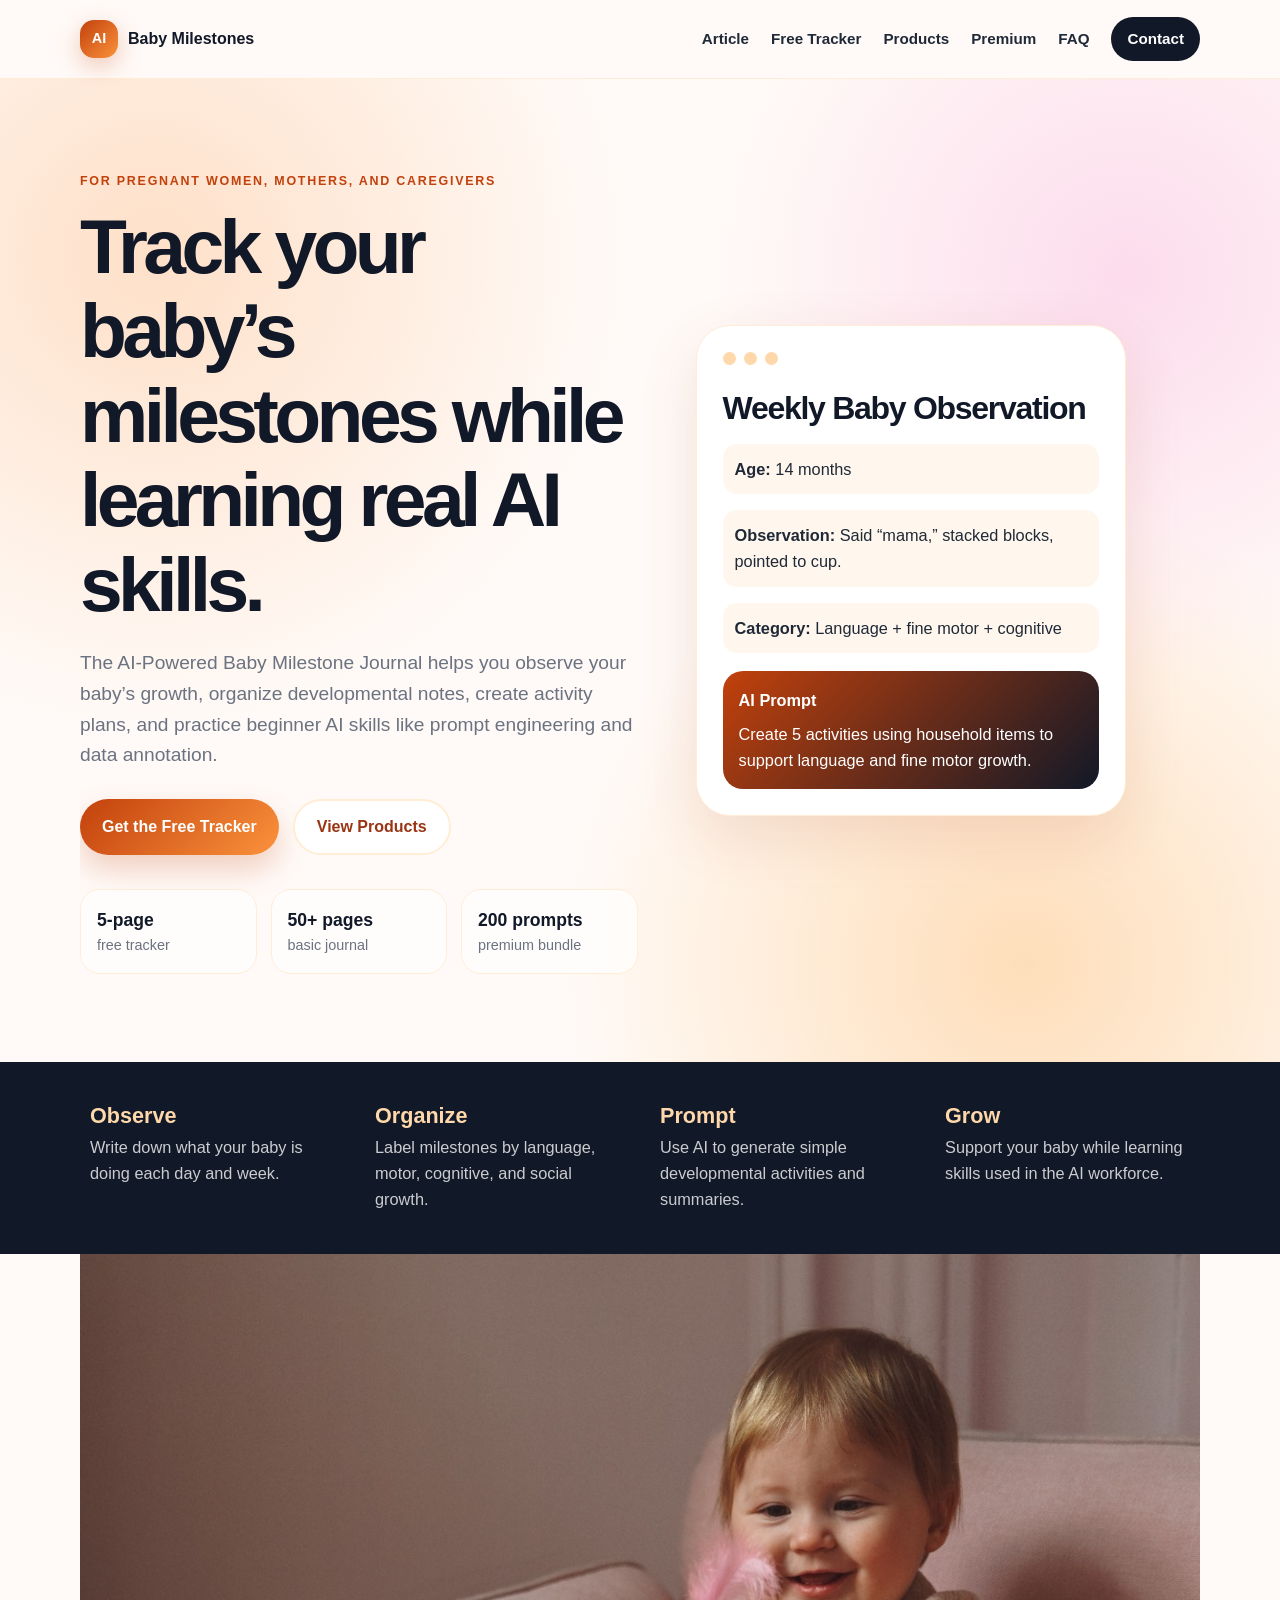
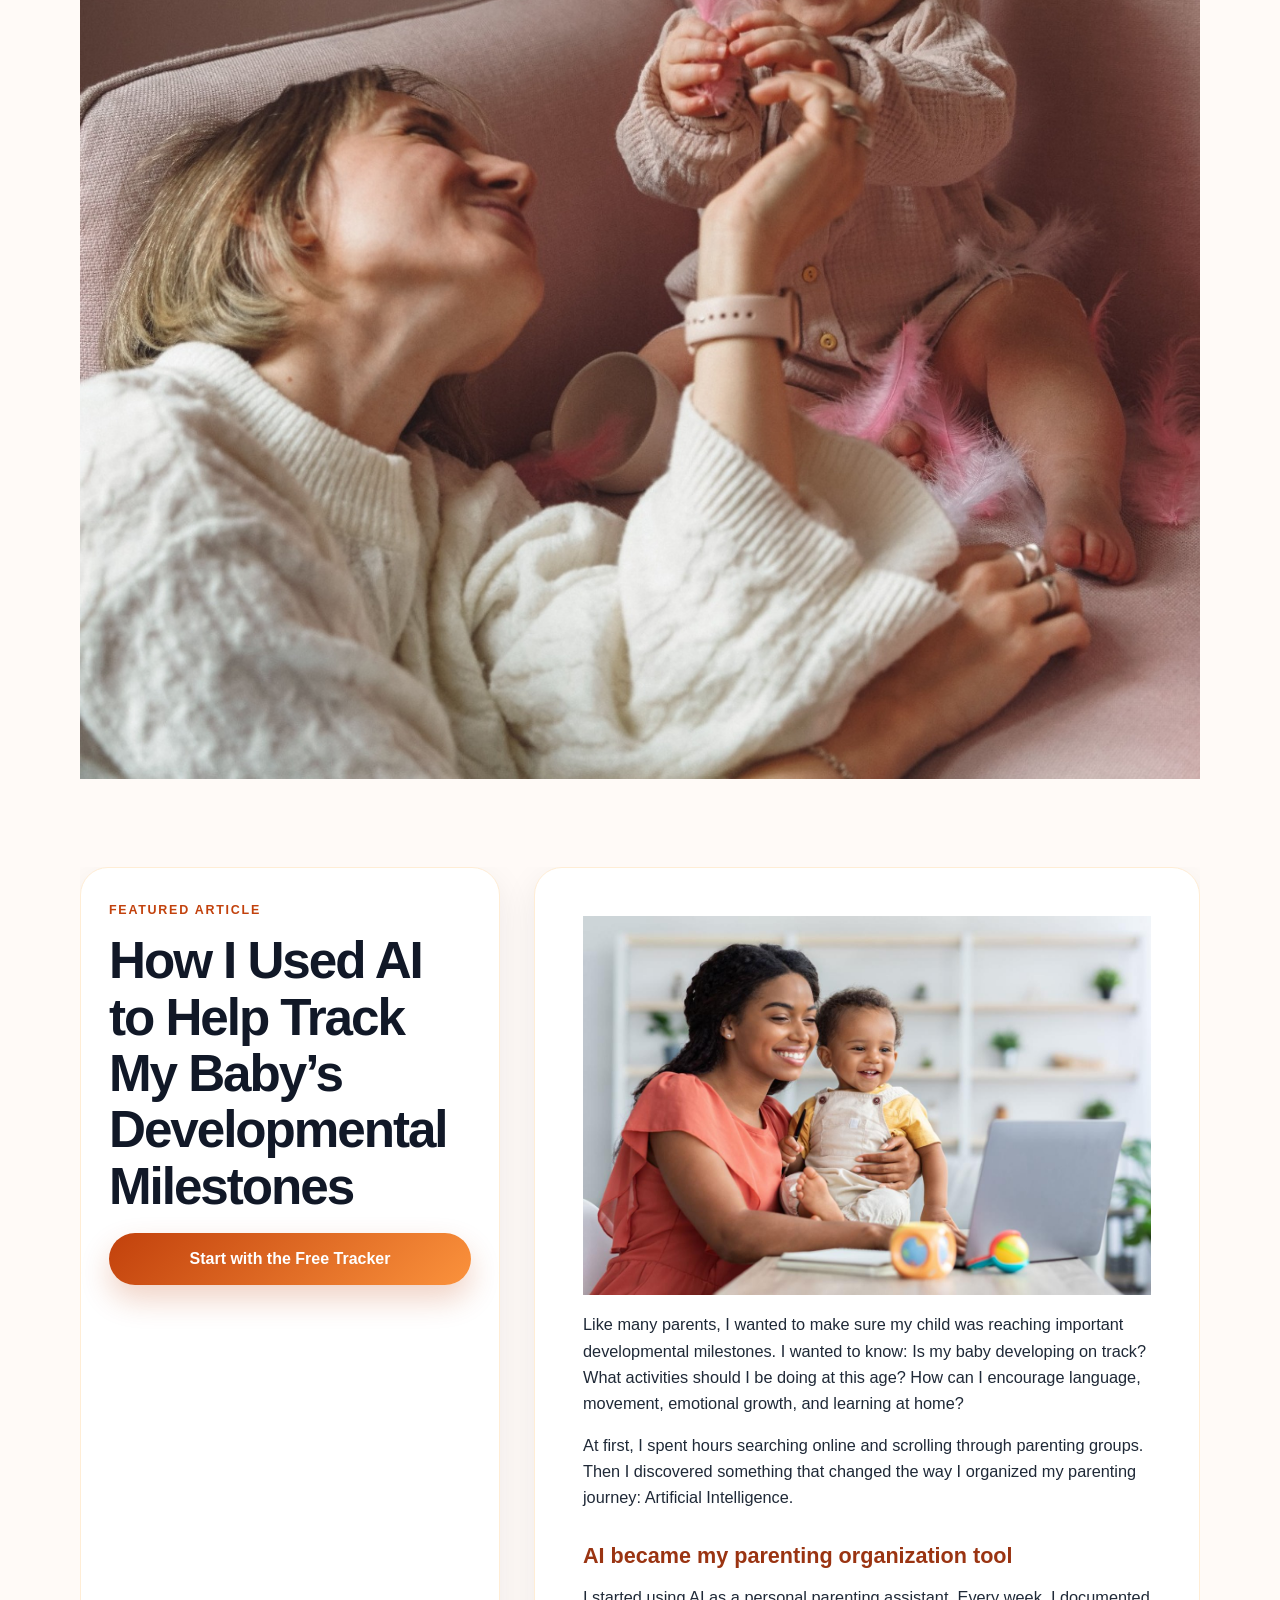
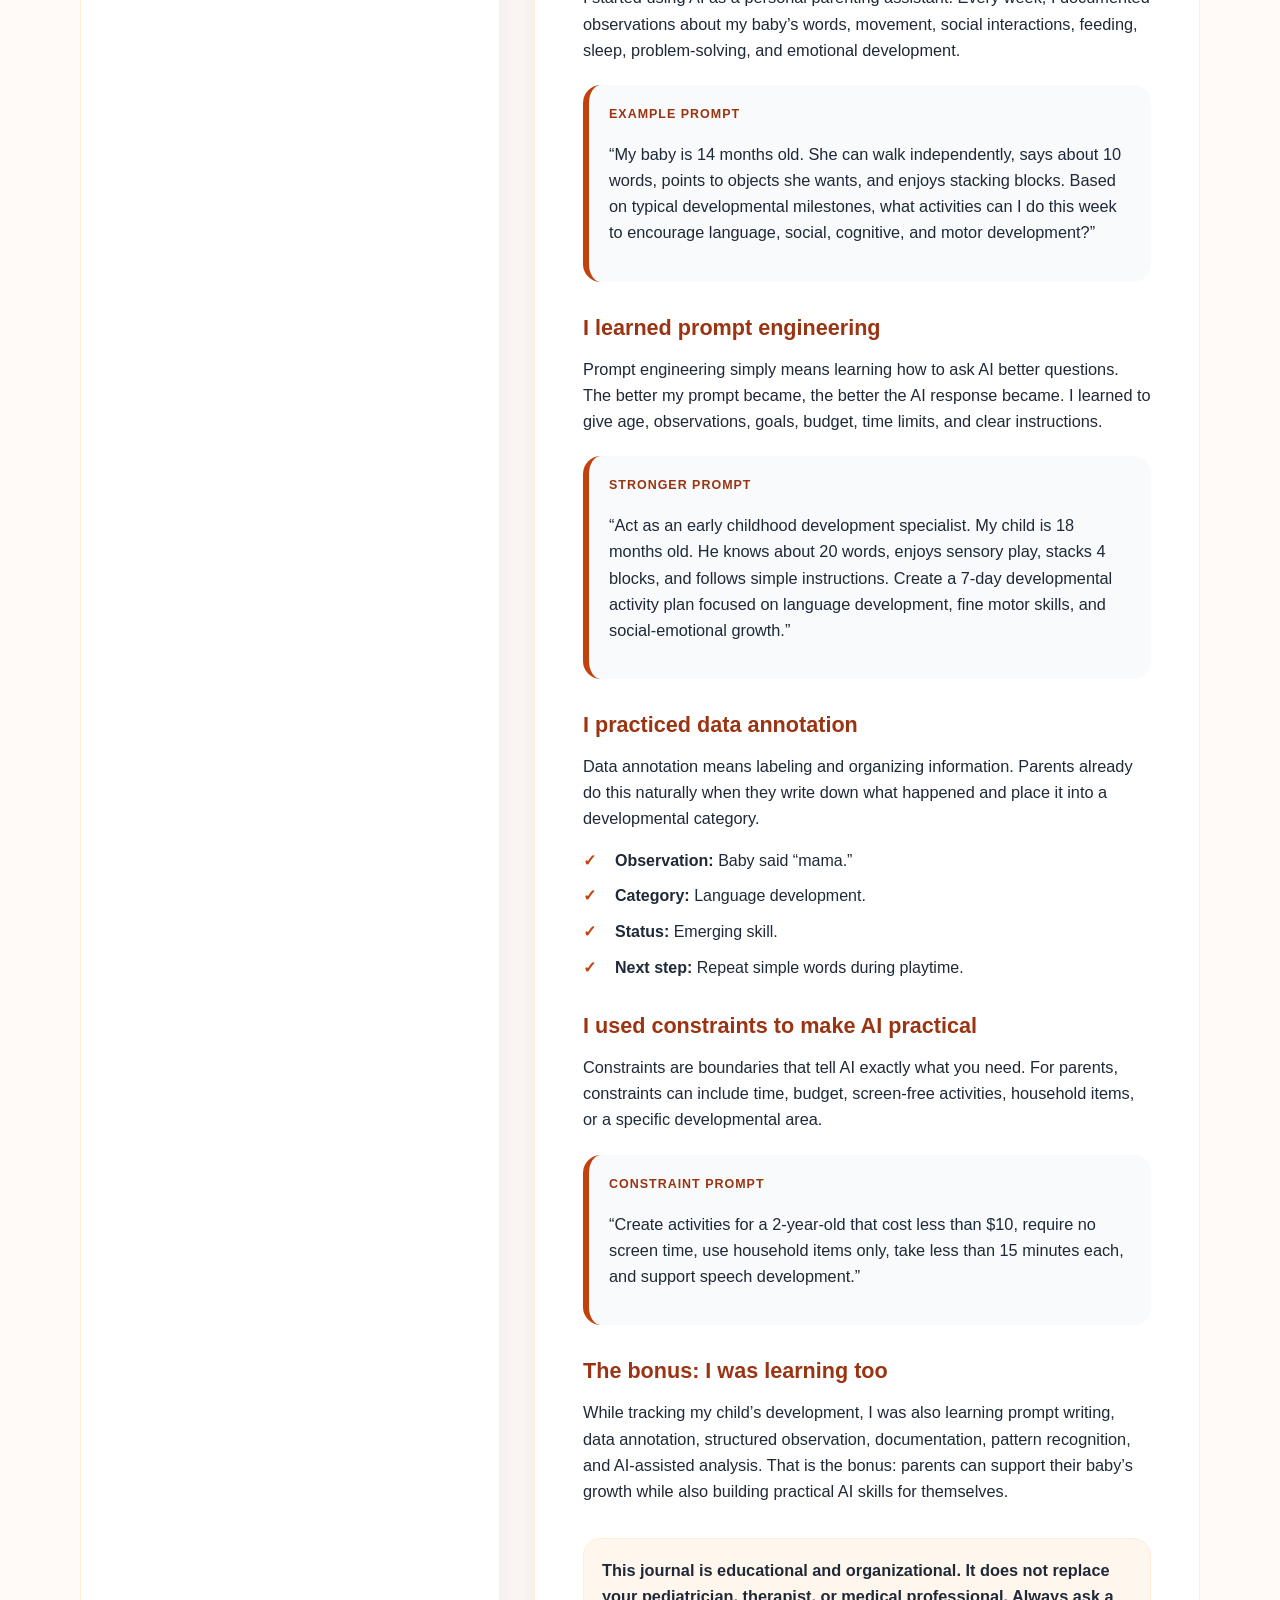
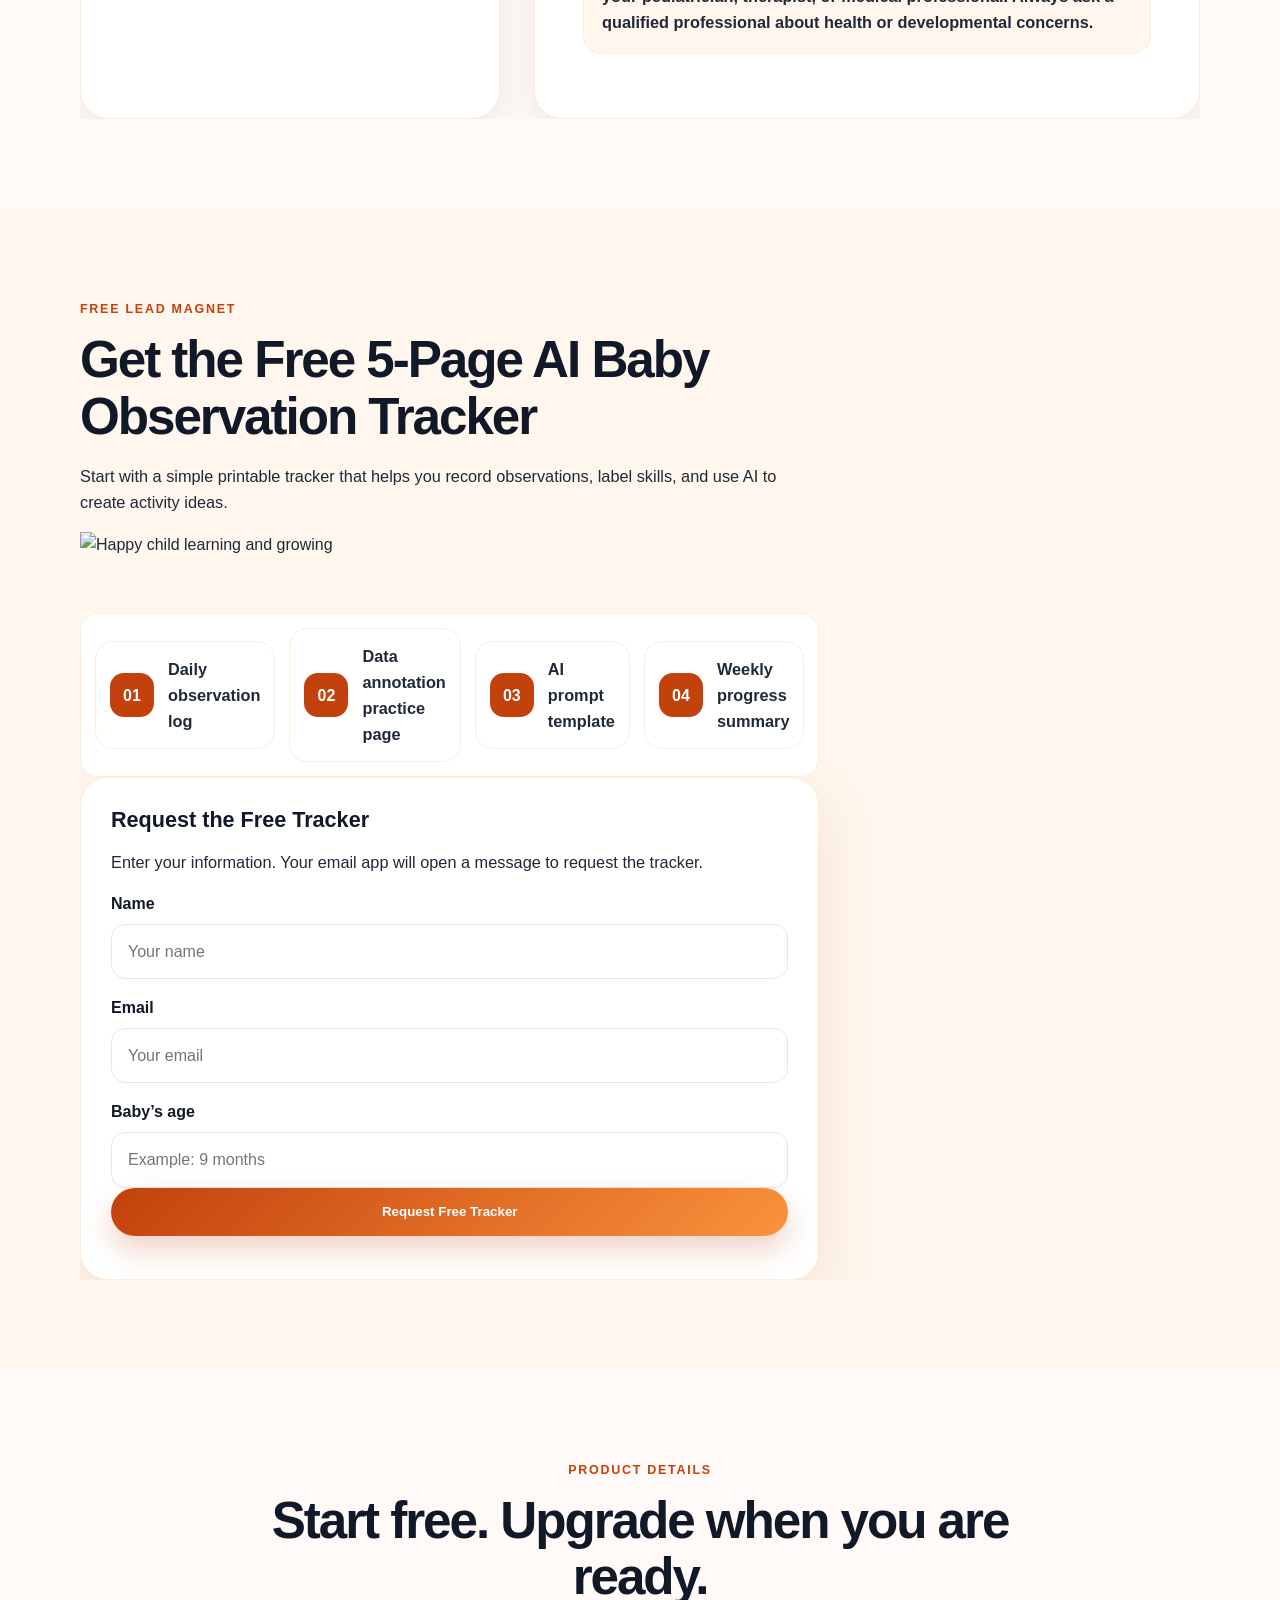
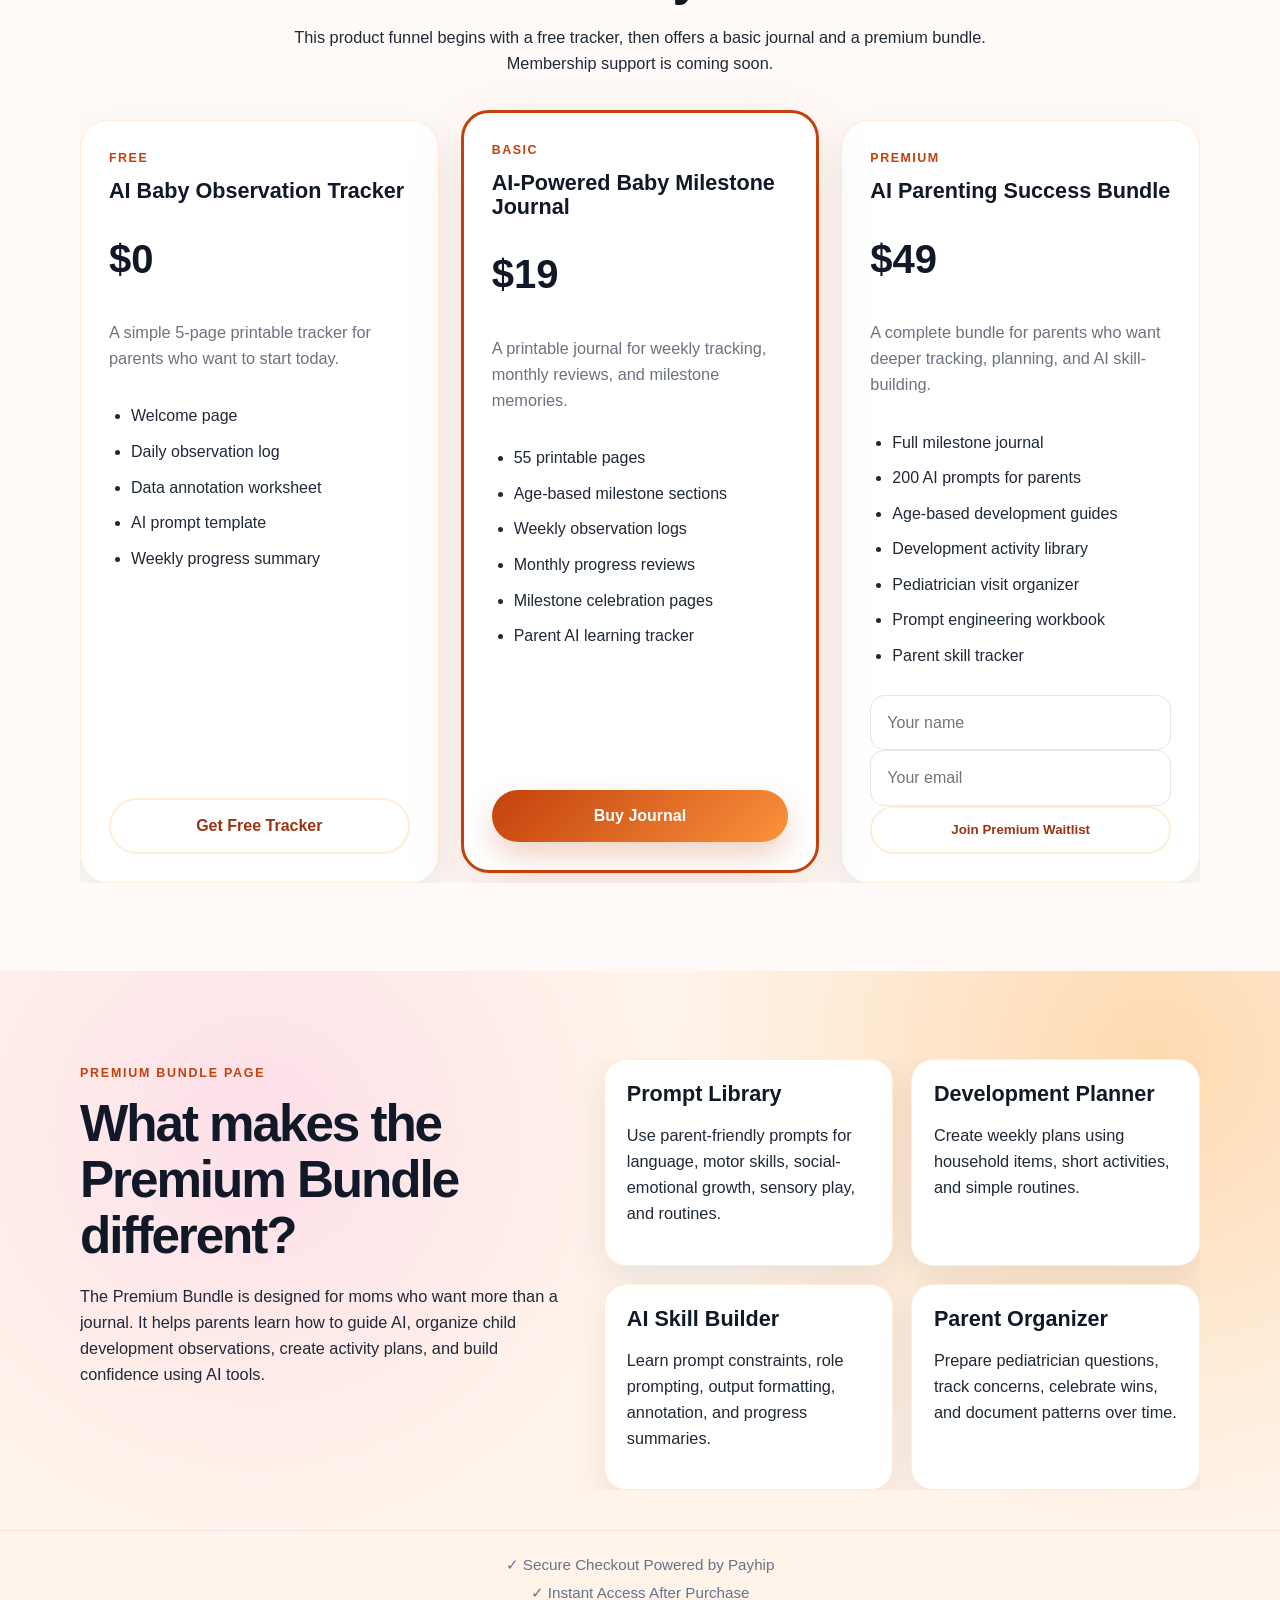
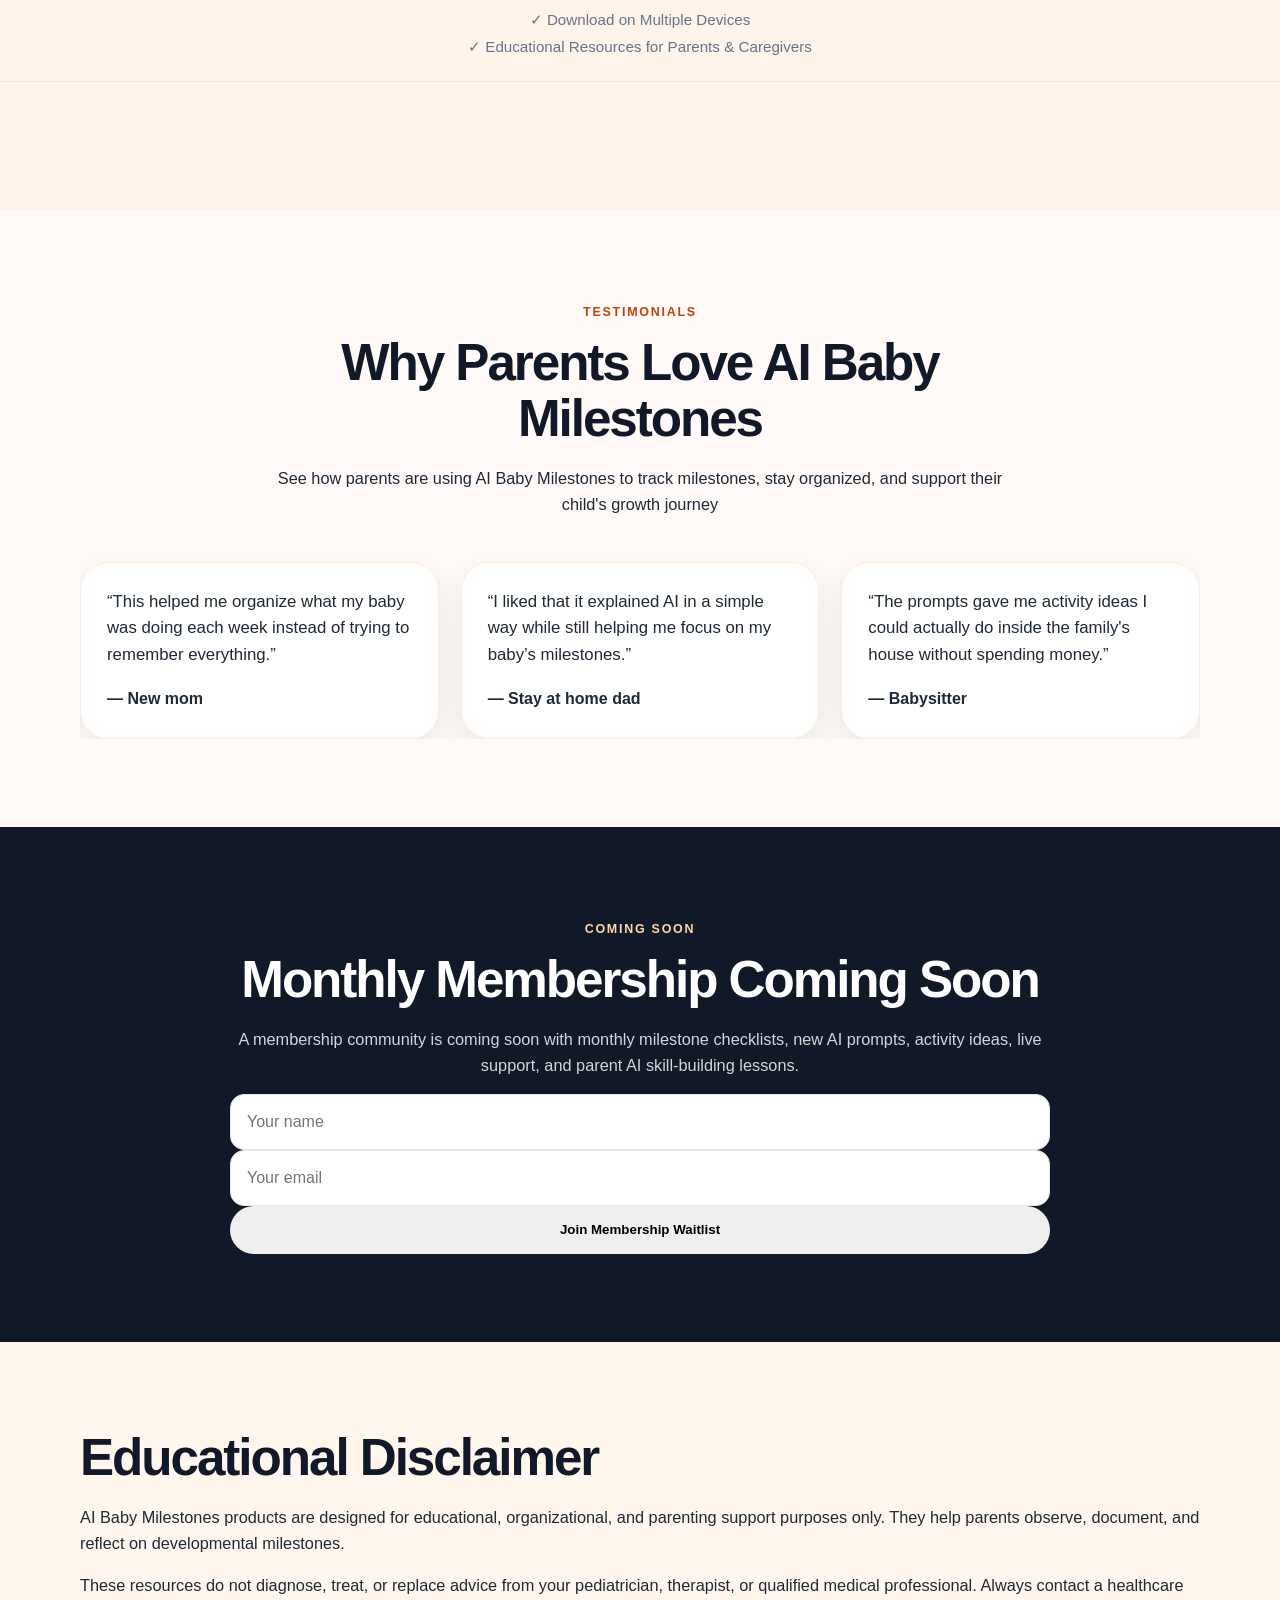
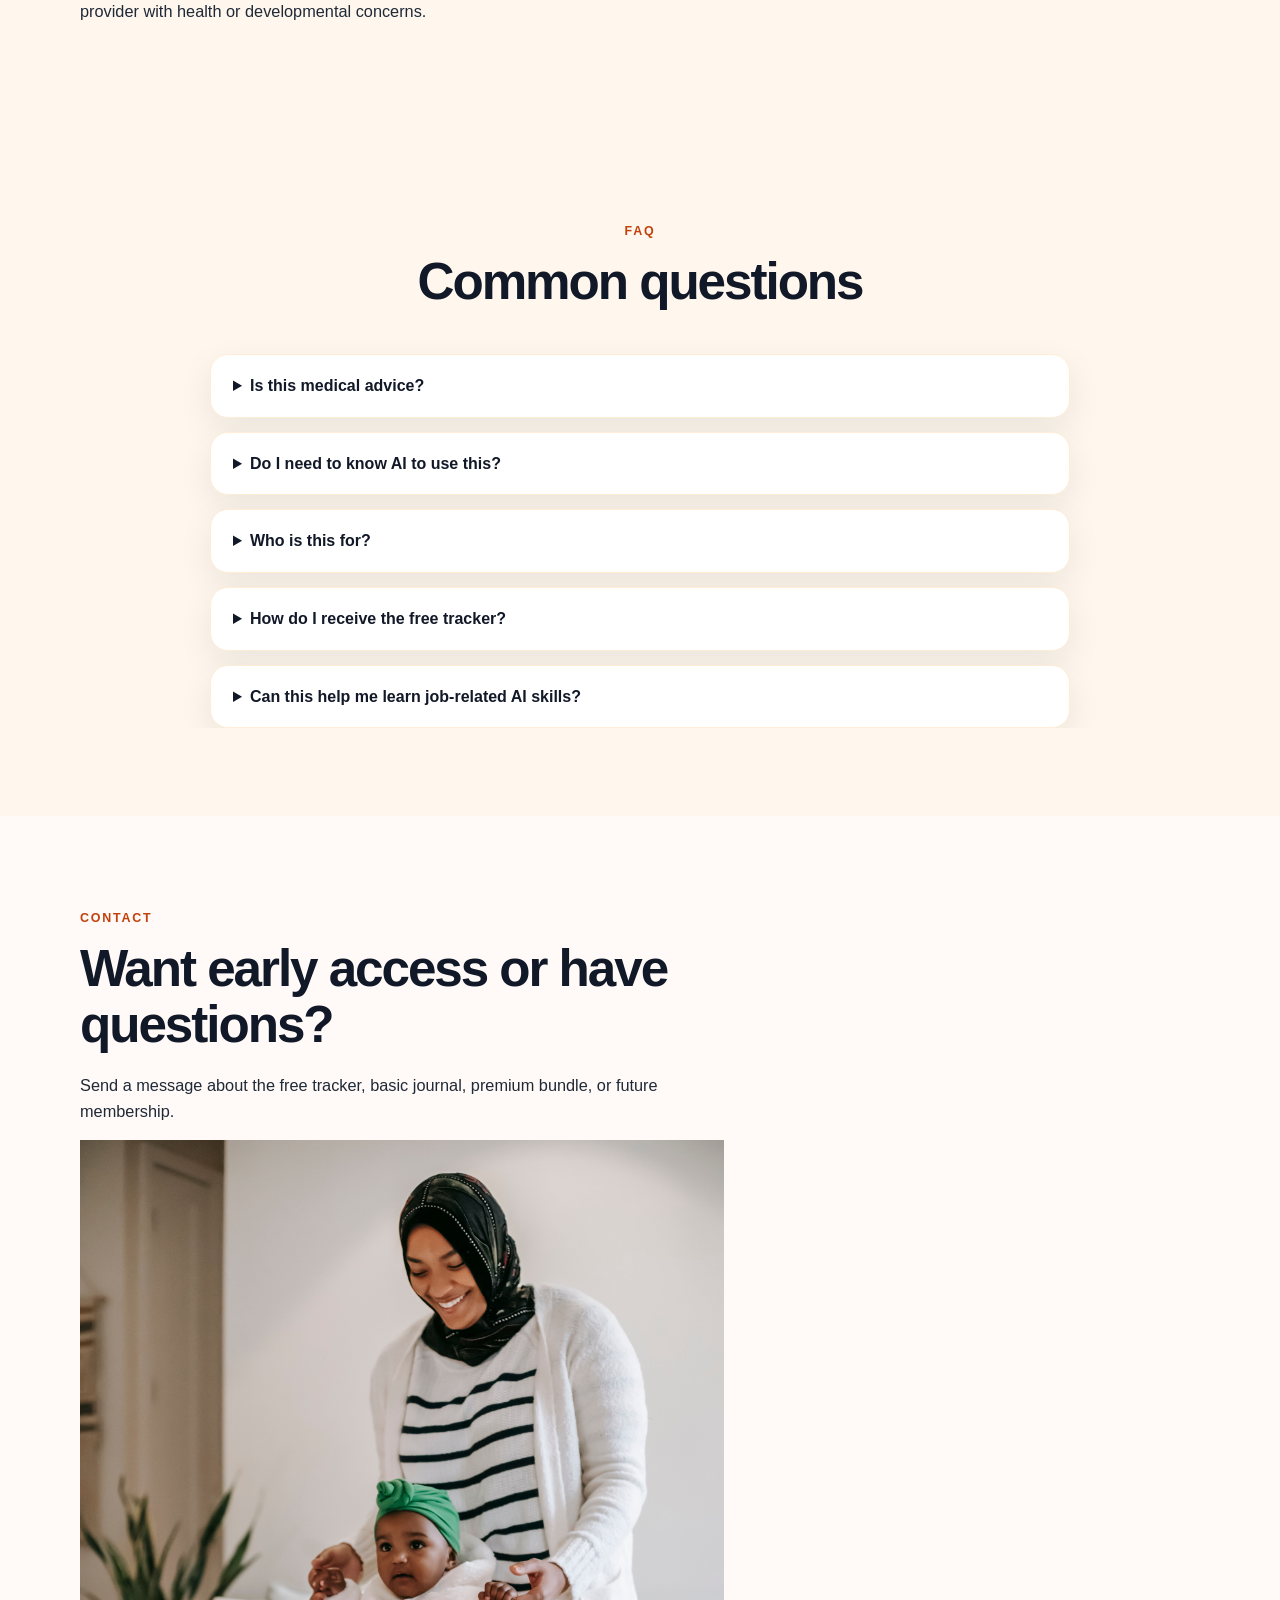
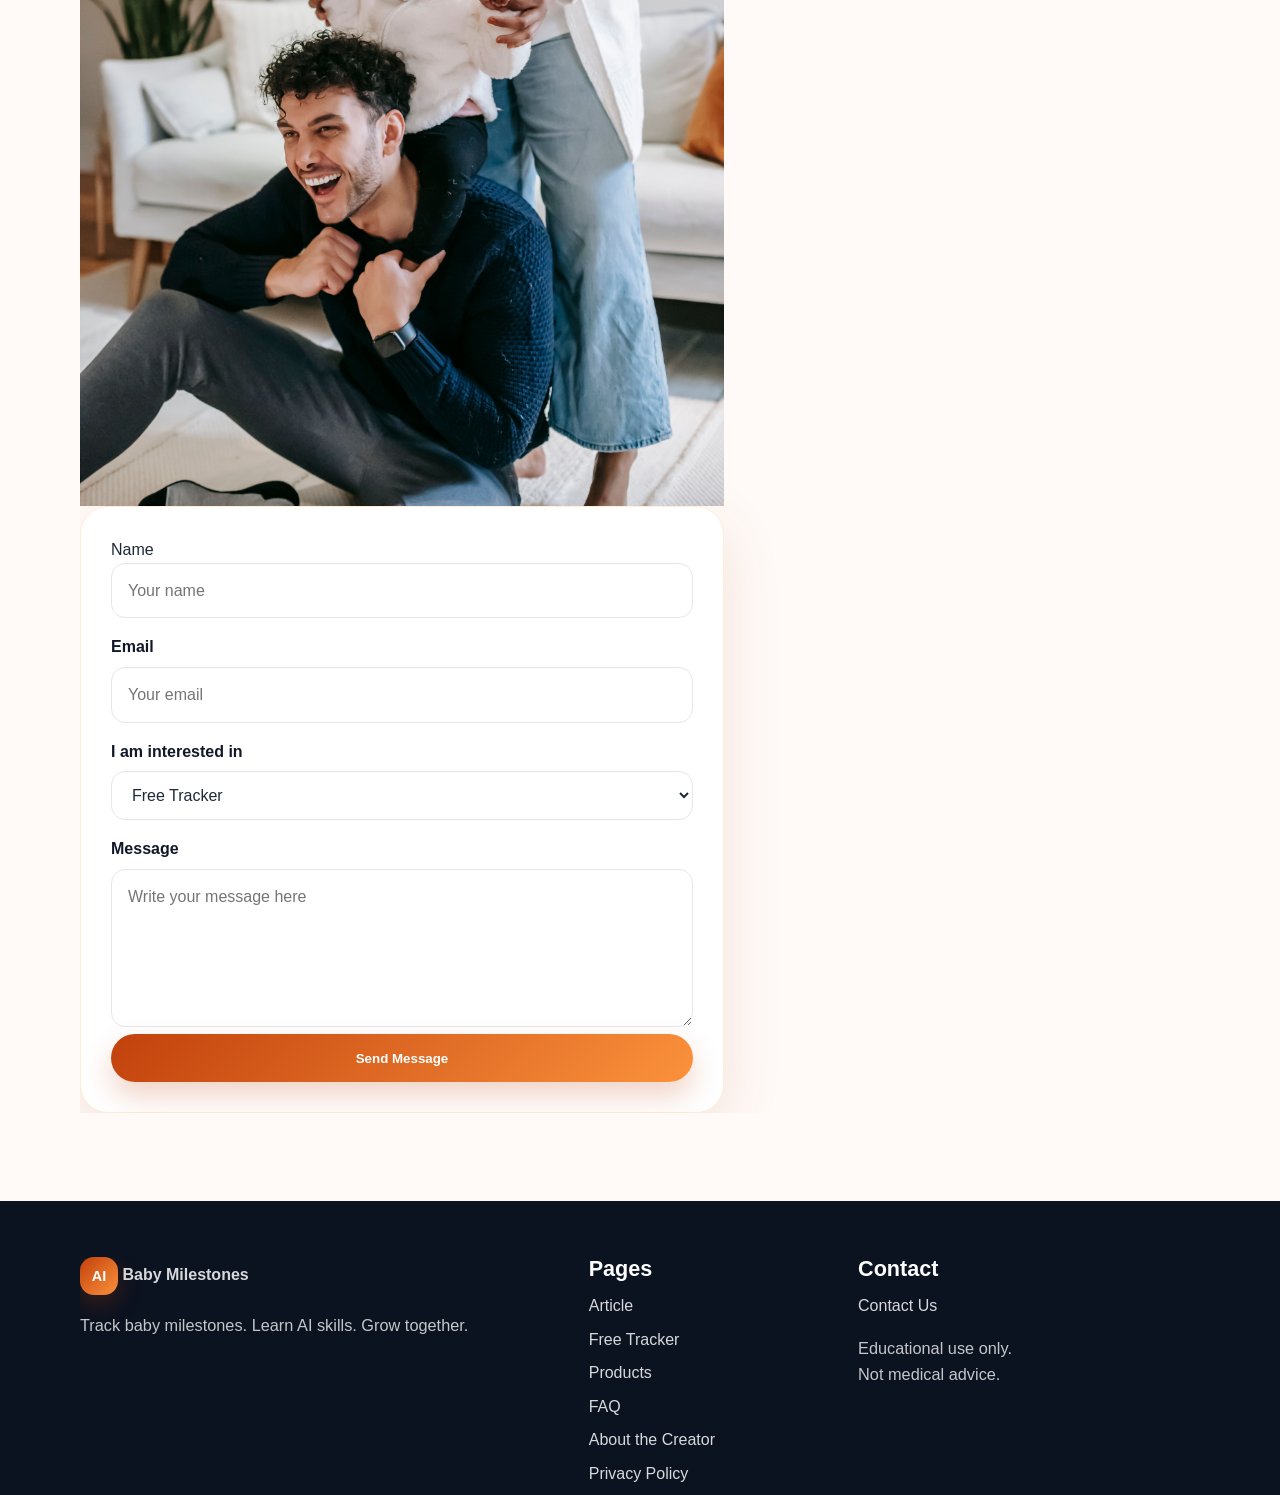
==== commit cbec7234: "Final launch updates" ====
--- a/index.html
+++ b/index.html
@@ -279,7 +279,7 @@
     <section id="products" class="section-padding">
       <div class="container">
         <div class="center-header">
-          <p class="eyebrow">Business model</p>
+          <p class="eyebrow">Product Details</p>
           <h2>Start free. Upgrade when you are ready.</h2>
           <p>
             This product funnel begins with a free tracker, then offers a basic journal and a premium bundle.
--- a/style.css
+++ b/style.css
@@ -871,10 +871,31 @@
   text-align: center;
   margin: 40px auto;
   padding: 20px;
-  max-width: 700px;
+  max-width: 100%;
   color: #64748b;
   font-size: 0.95rem;
   line-height: 1.8;
   border-top: 1px solid #e5e7eb;
   border-bottom: 1px solid #e5e7eb;
+}
+
+html,
+body {
+  max-width: 100%;
+  overflow-x: hidden;
+}
+
+* {
+  box-sizing: border-box;
+}
+
+img,
+video,
+iframe {
+  max-width: 100%;
+}
+
+section,
+.container {
+  overflow-x: hidden;
 }
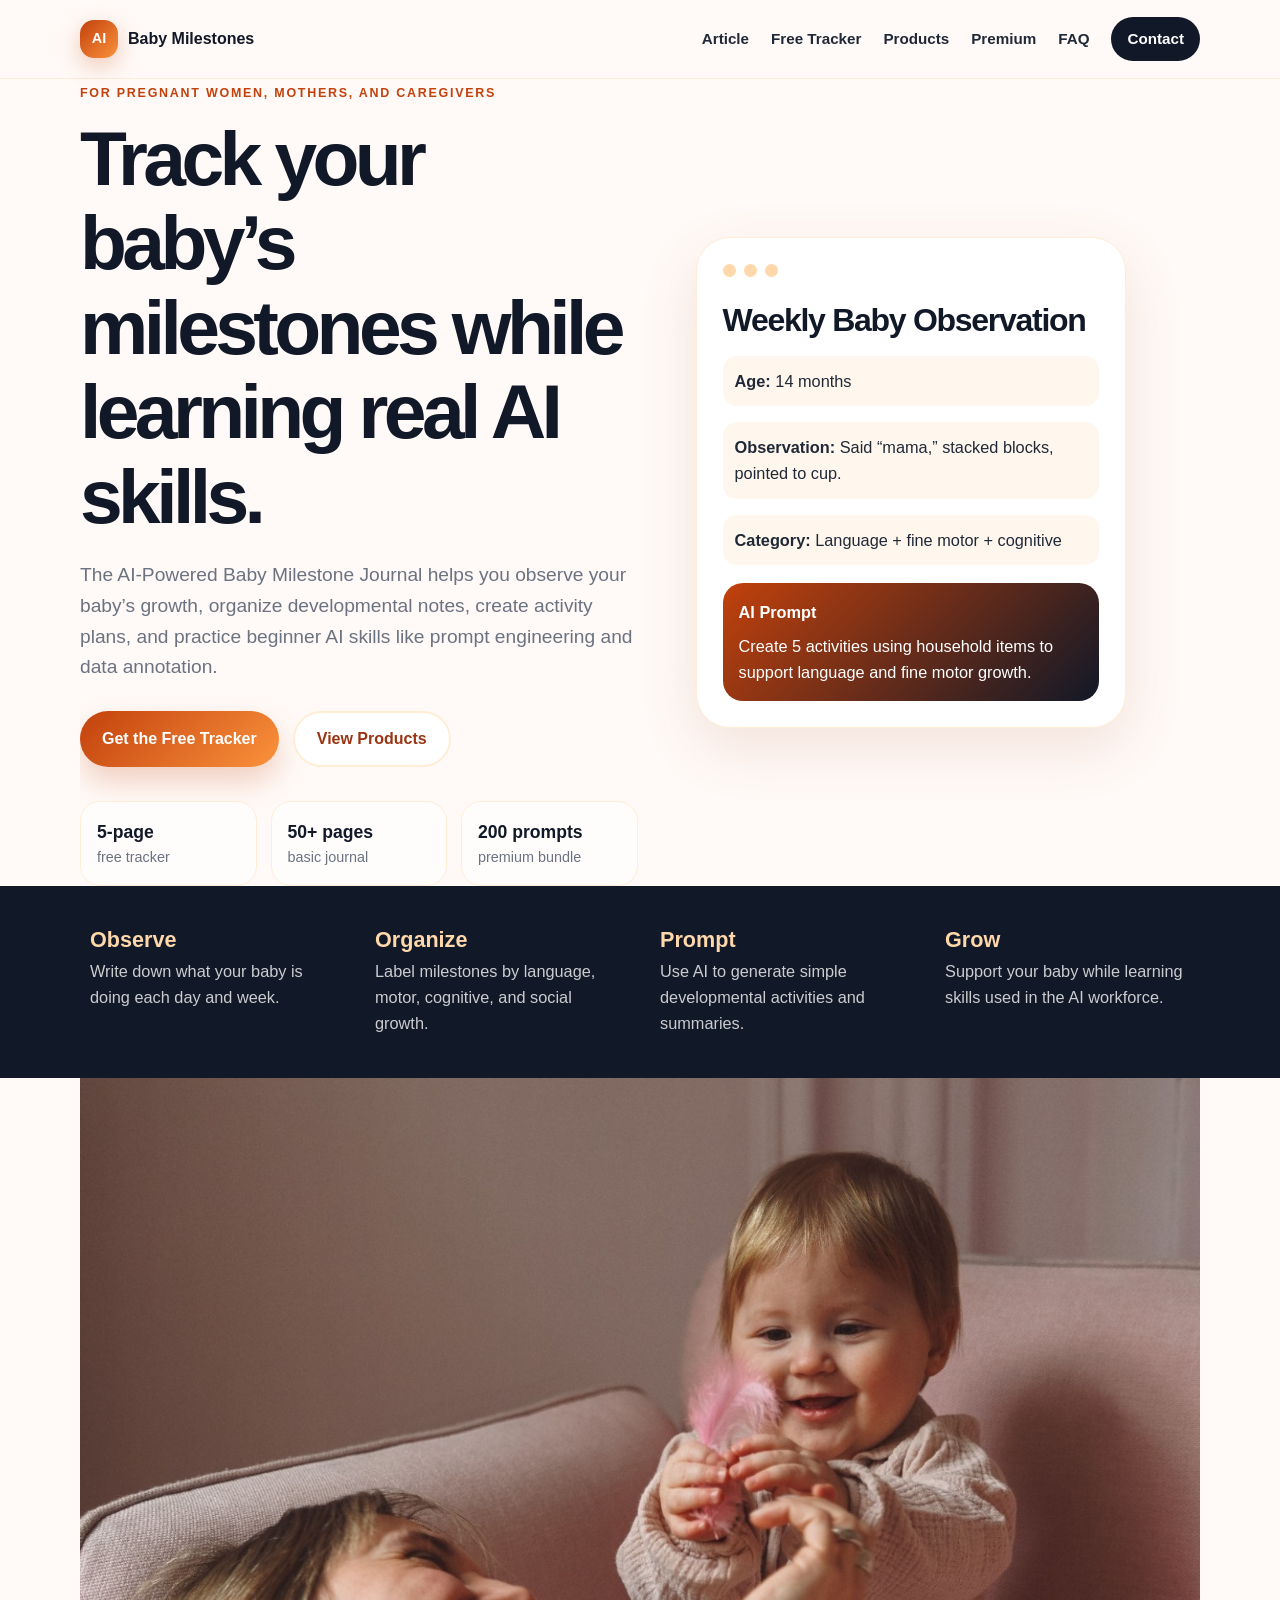
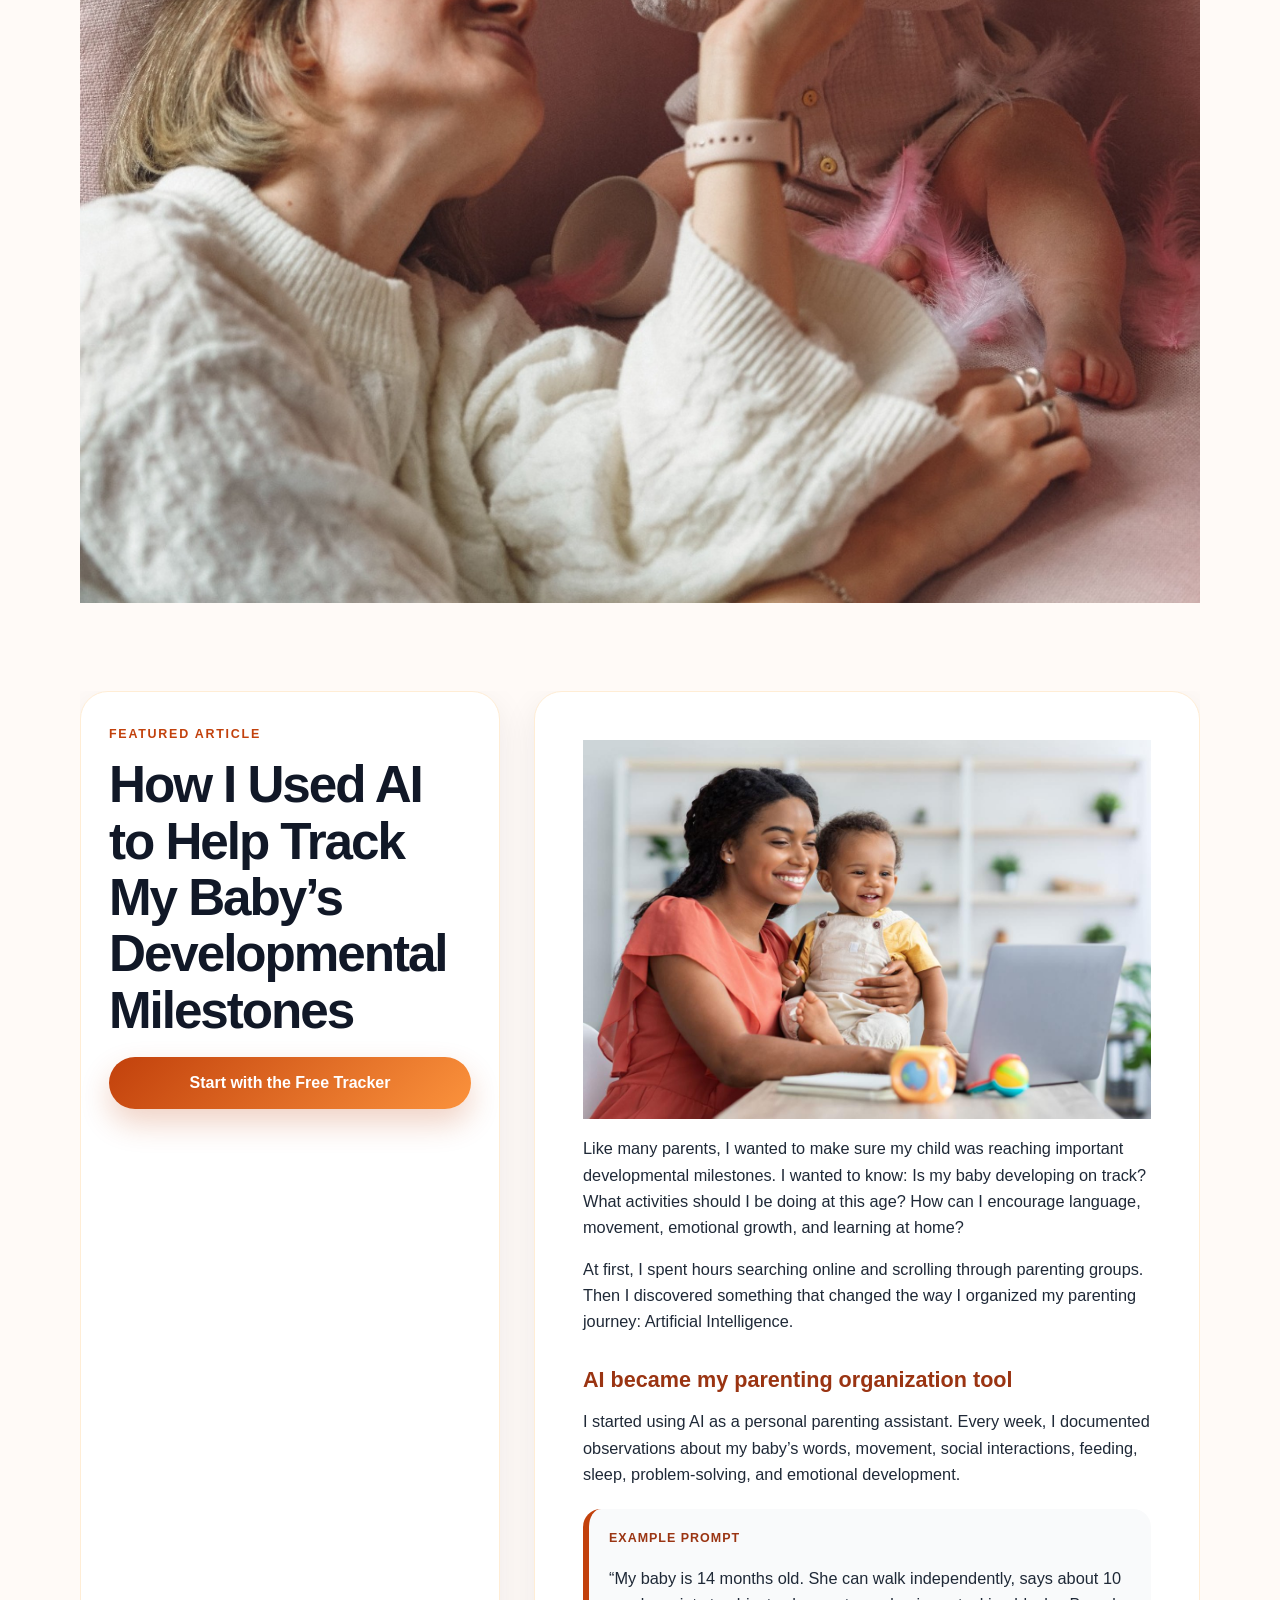
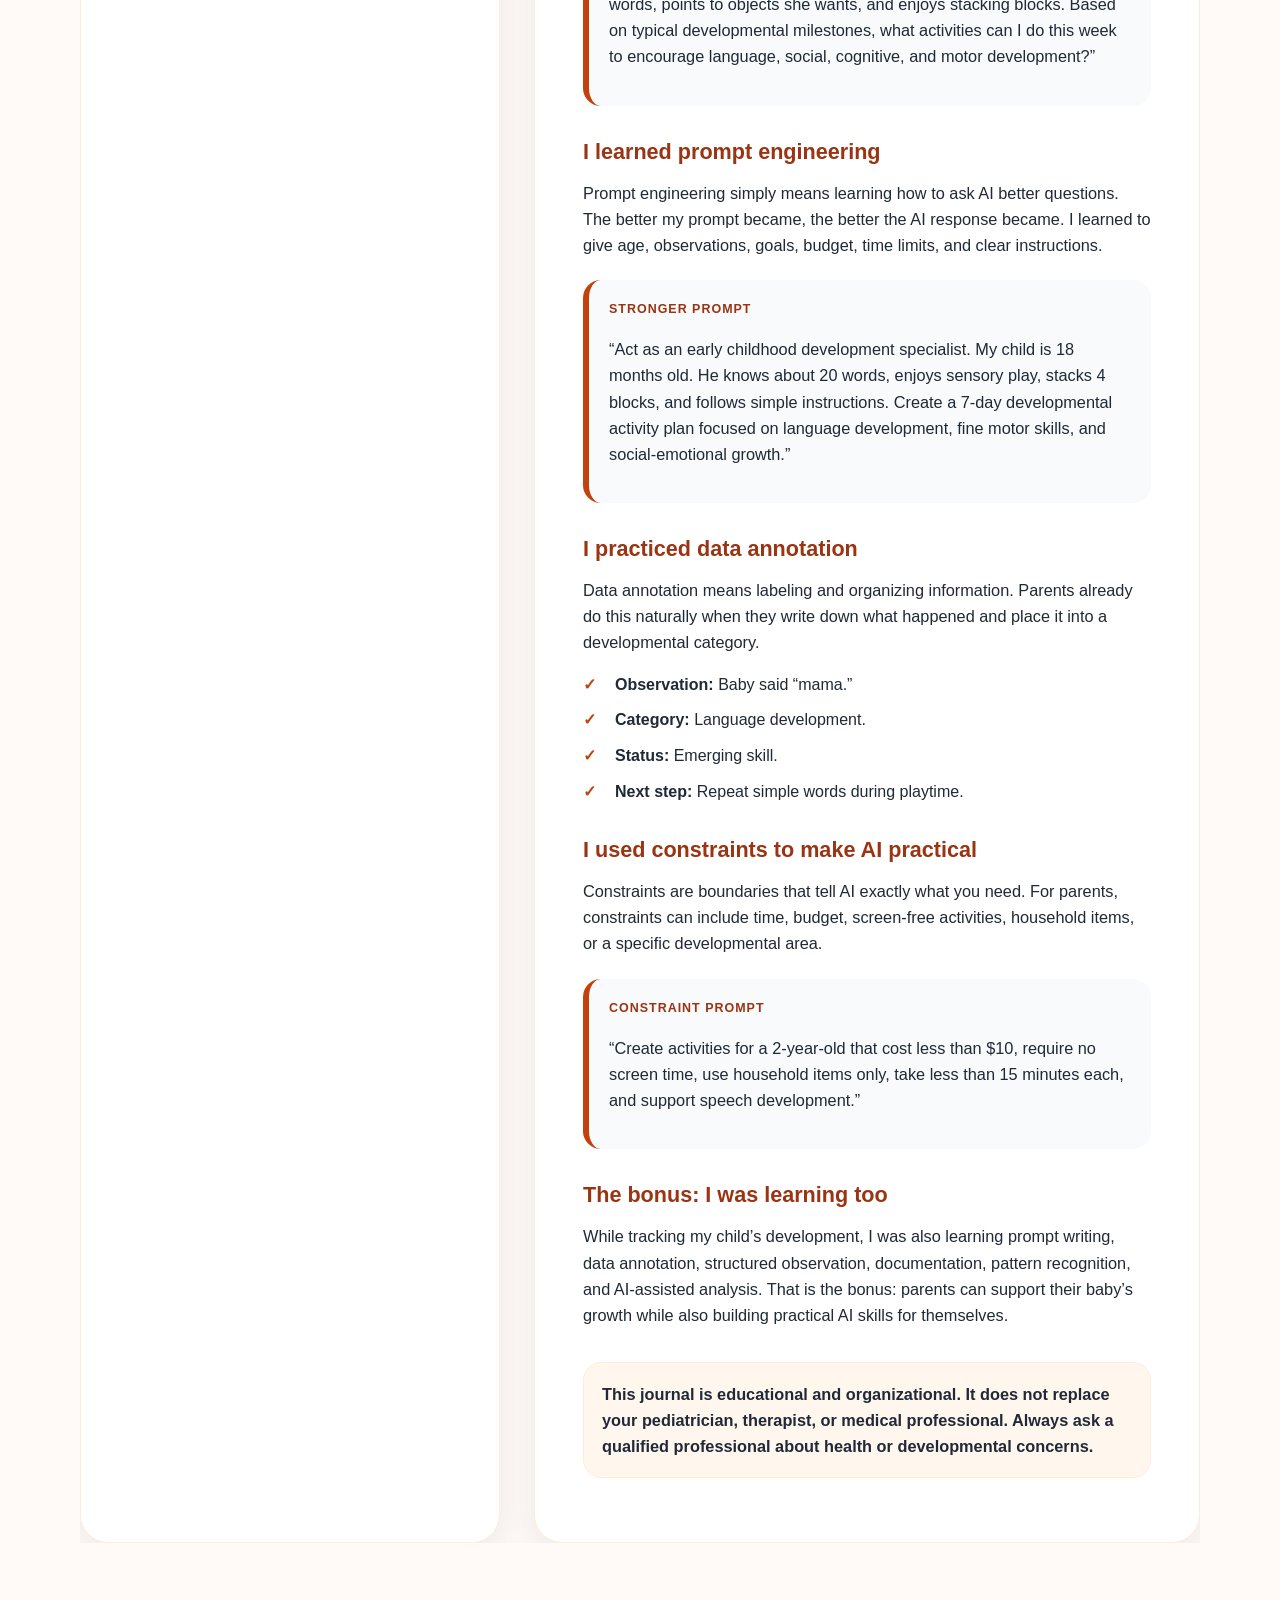
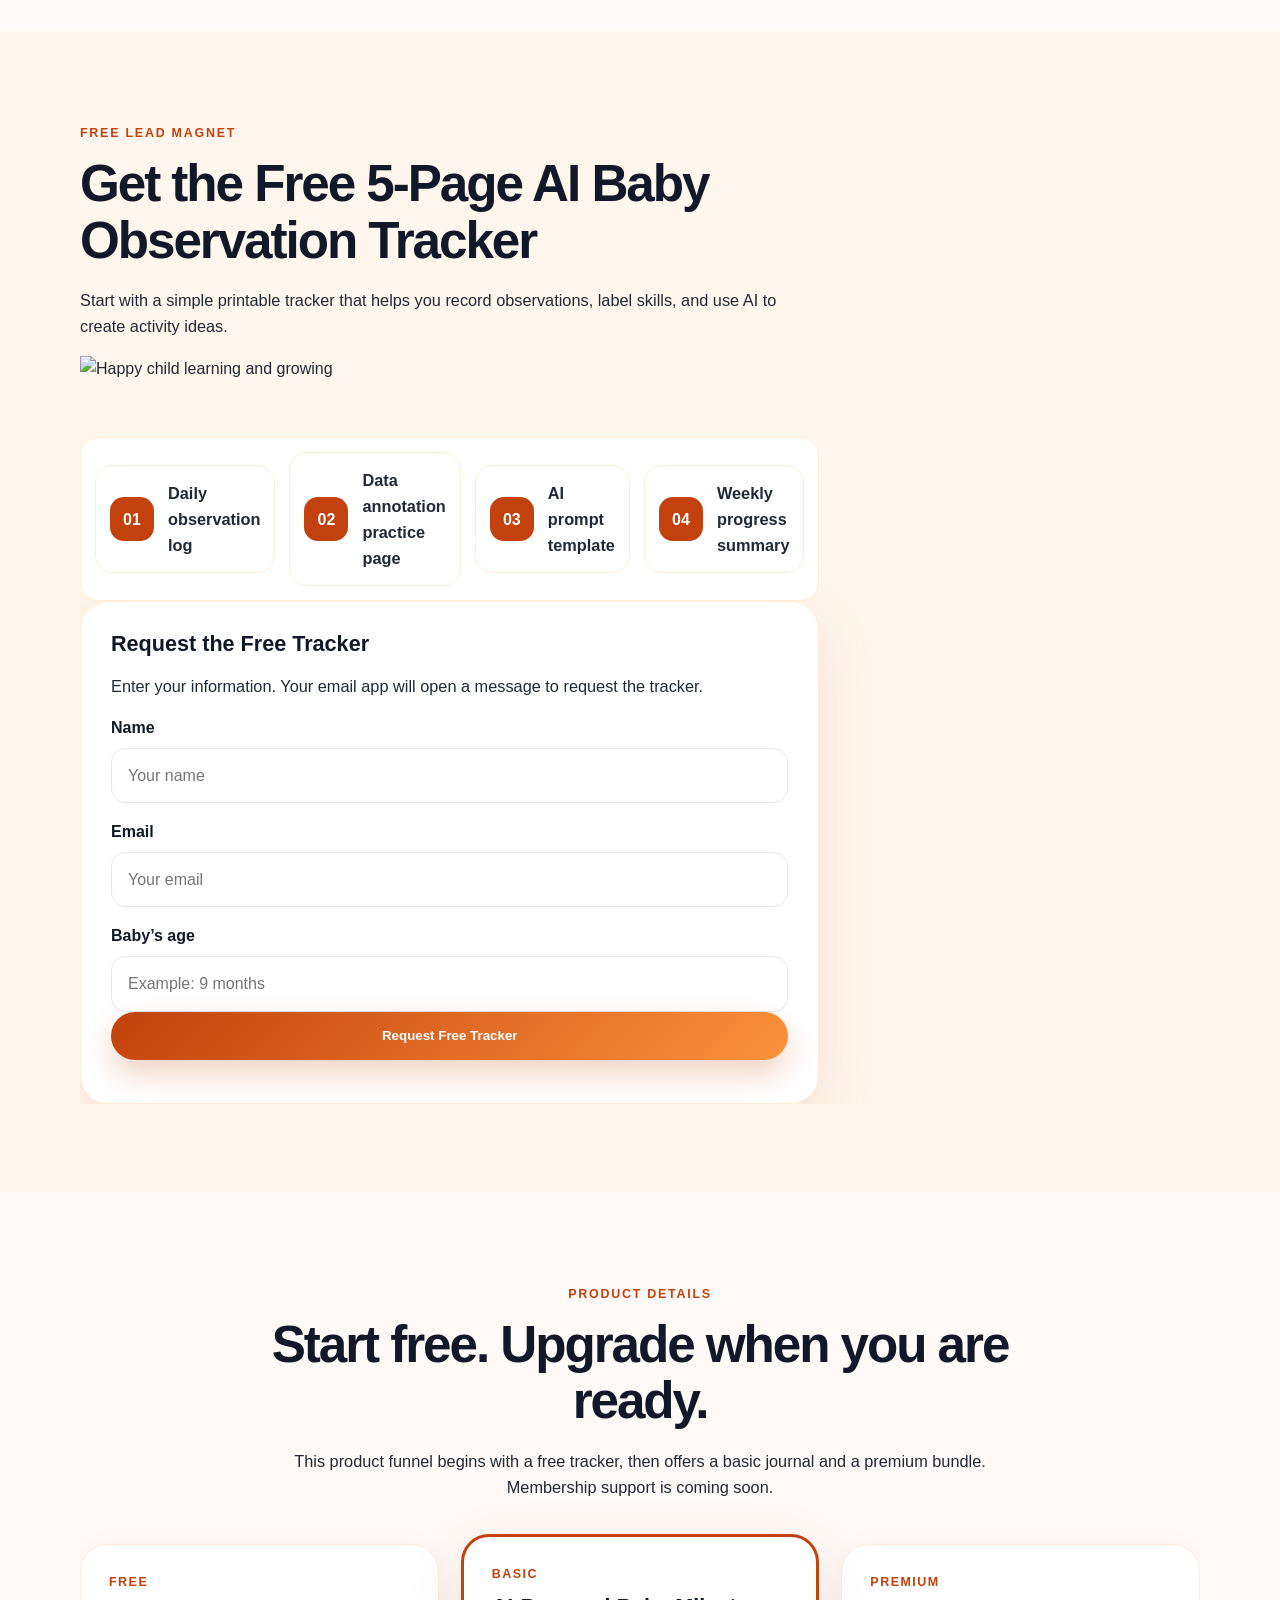
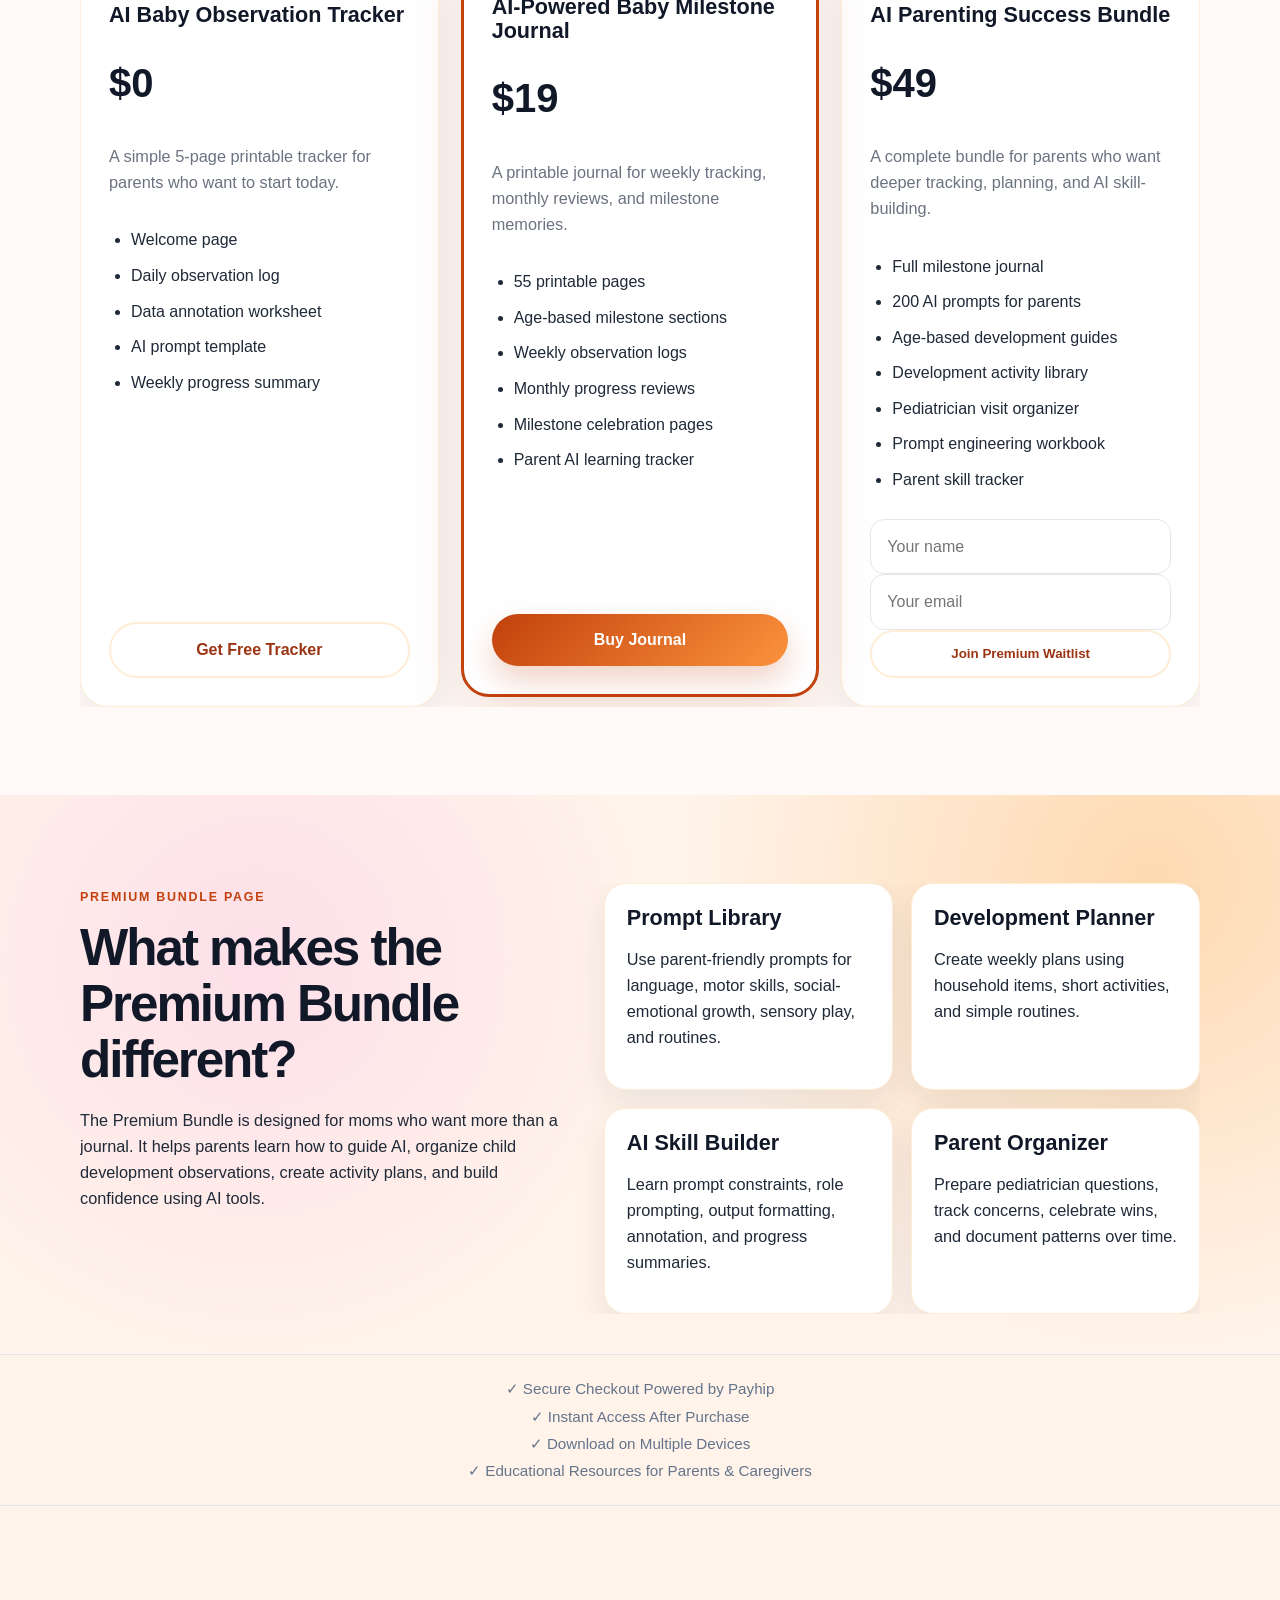
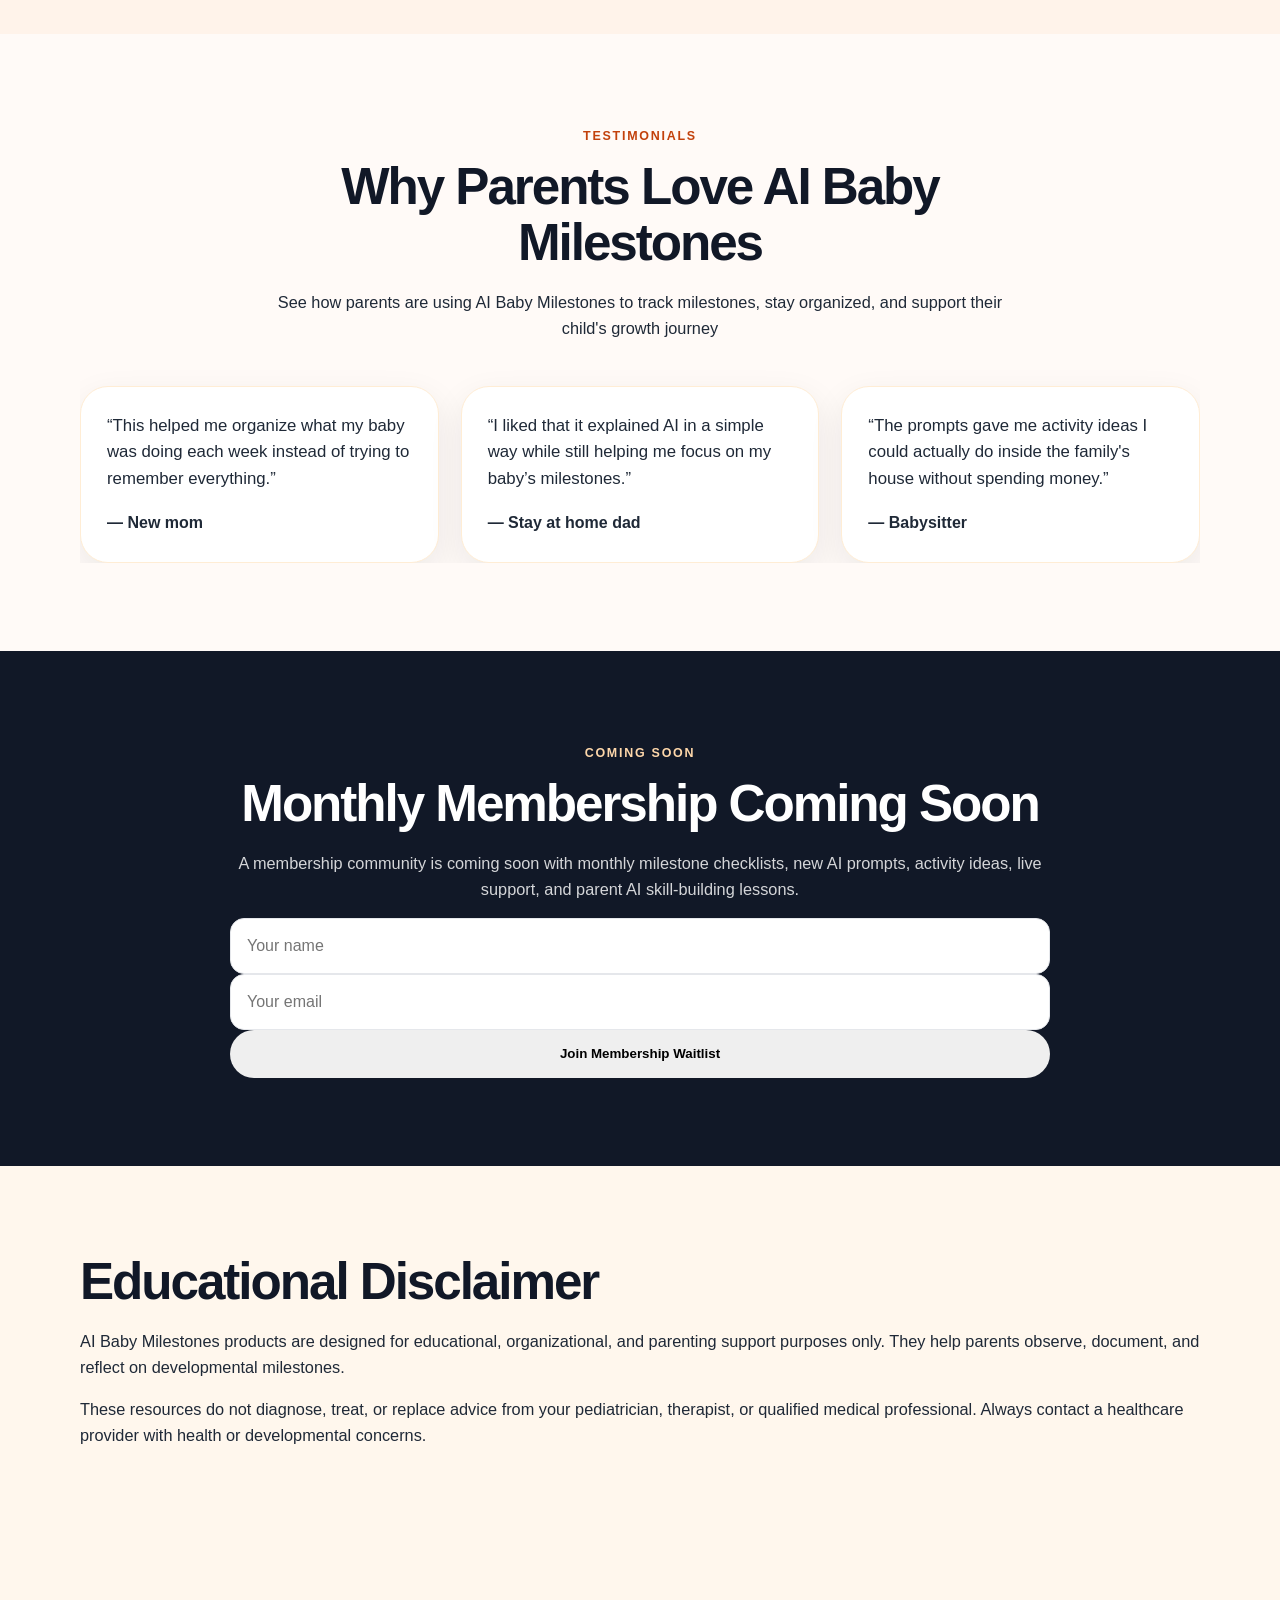
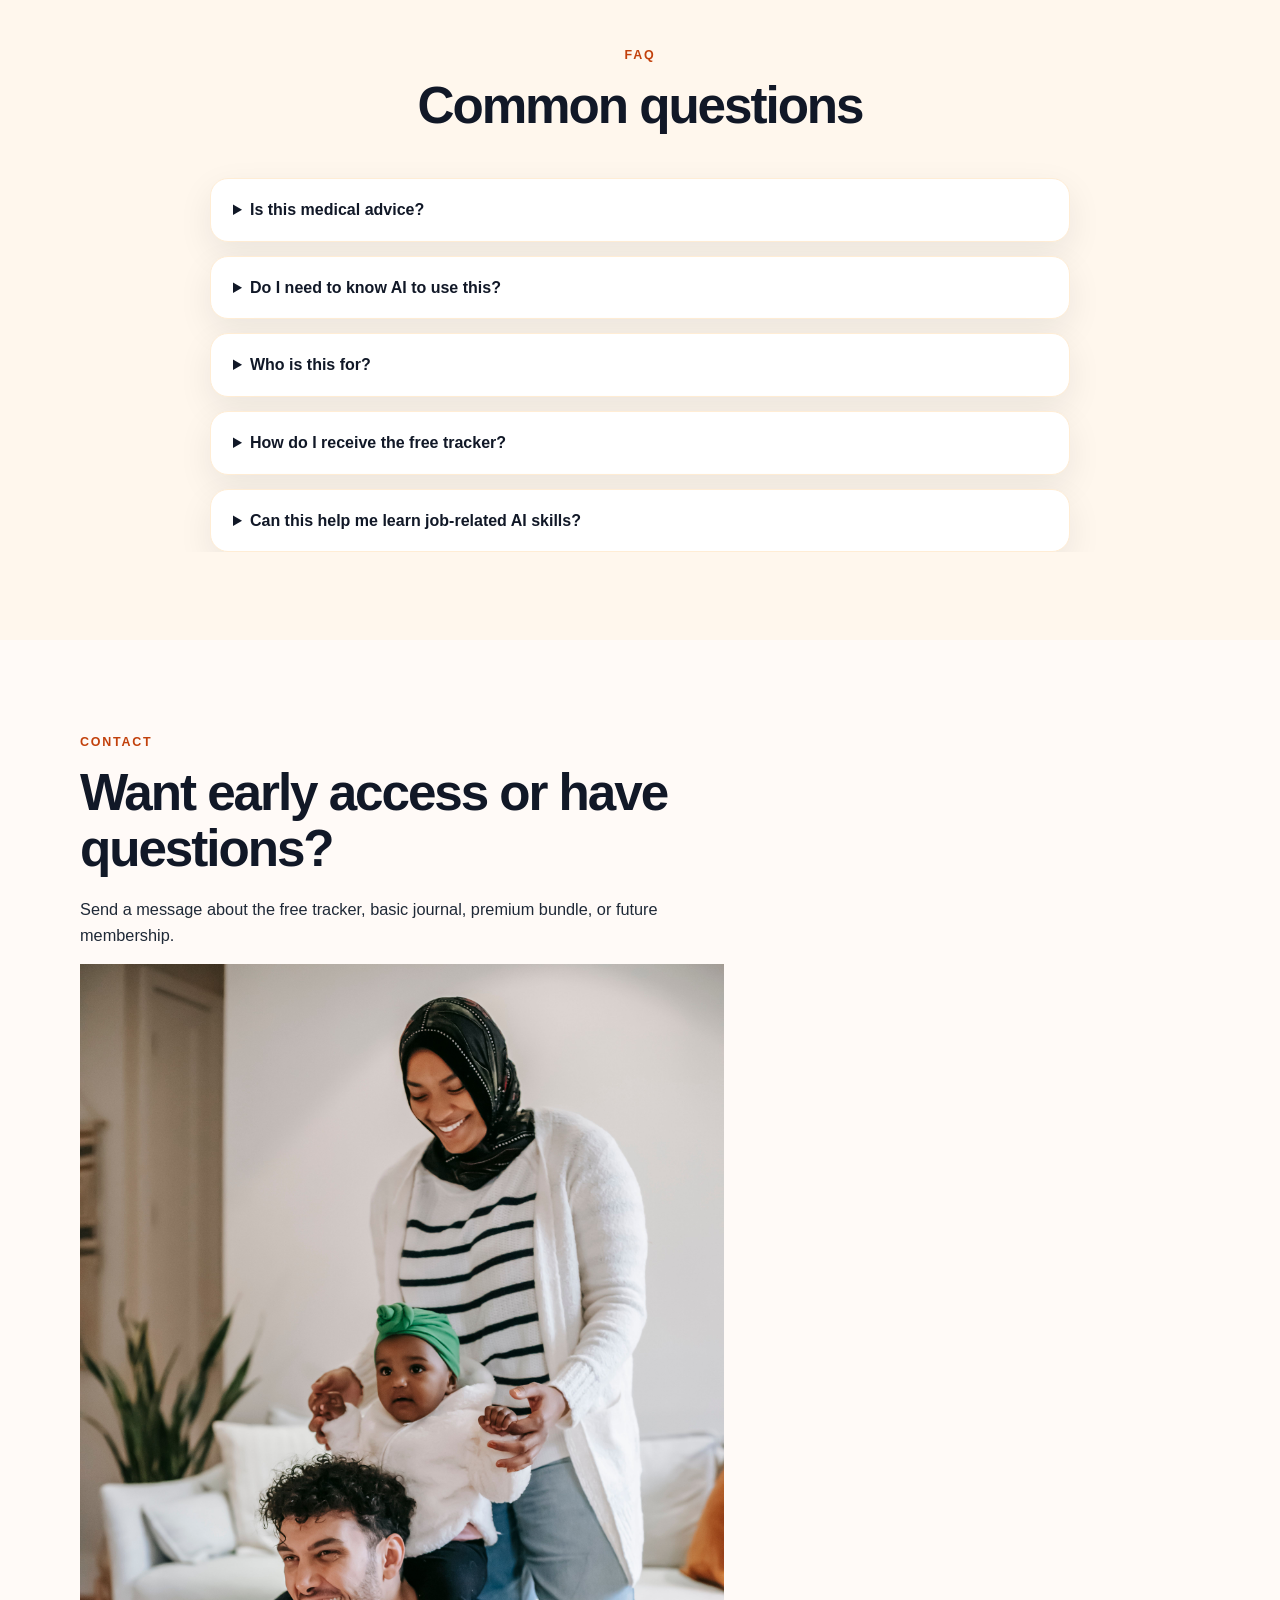
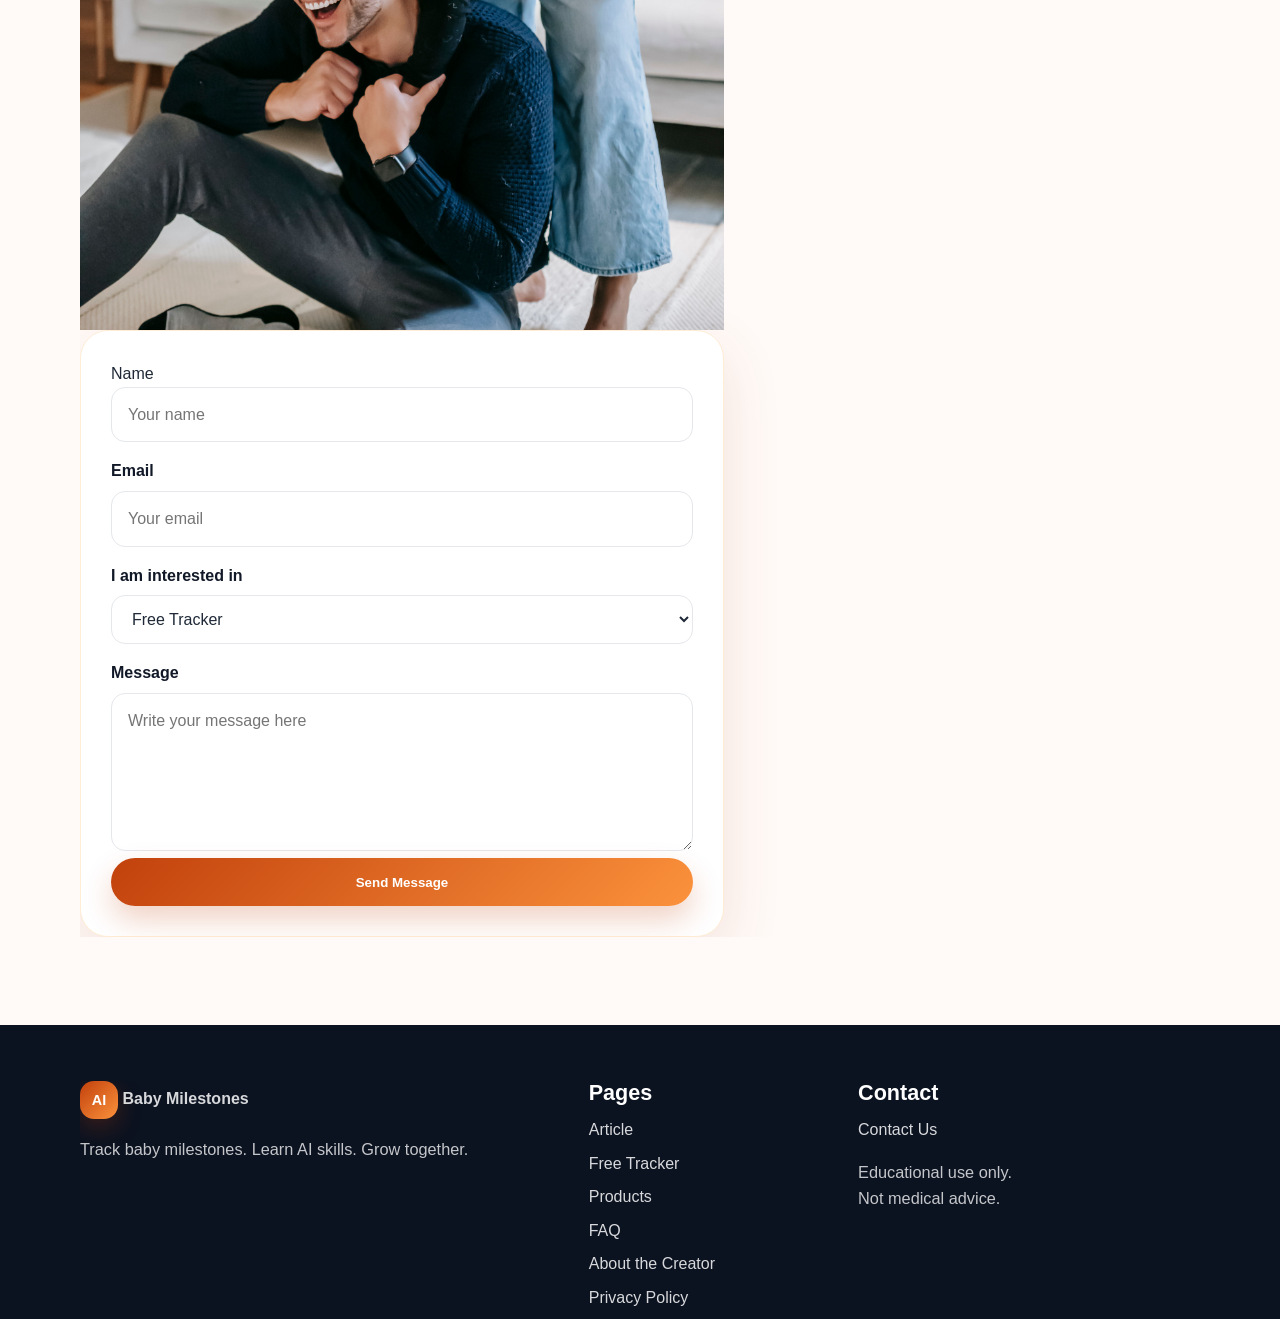
==== commit cf06469d: "Remove duplicate free-tracker section" ====
--- a/index.html
+++ b/index.html
@@ -34,7 +34,6 @@
   </header>
 
   <main id="main">
-    <section class="hero section-padding">
       <div class="container hero-grid">
         <div class="hero-copy">
         
@@ -231,6 +230,7 @@
       <div class="tracker-image">
       <img
     src="Images/accent-happy-child.jpg"
+    class="hero-image"
     alt="Happy child learning and growing"
        />
     </div>
--- a/style.css
+++ b/style.css
@@ -898,4 +898,145 @@
 section,
 .container {
   overflow-x: hidden;
-}+}
+
+@media (max-width: 768px) {
+  
+
+  .feature-list,
+  .testimonial-grid,
+  .value-grid {
+    grid-template-columns: 1fr !important;
+  }
+
+  .intro-image,
+  .article-image img,
+  .contact-image img {
+    width: 100%;
+    max-width: 100%;
+    height: auto;
+  }
+
+  h1,
+  h2 {
+    word-break: normal;
+    overflow-wrap: break-word;
+  }
+
+  .container,
+  section,
+  body {
+    max-width: 100%;
+    overflow-x: hidden;
+  }
+}
+
+@media (max-width: 768px) {
+
+  .intro-image,
+  .contact-image img,
+  .tracker-image img {
+    width: 100% !important;
+    max-width: 100% !important;
+    height: auto !important;
+    display: block;
+  }
+
+}
+
+/* =========================
+   MOBILE HERO + HAMBURGER
+========================= */
+
+@media (max-width: 768px) {
+
+  .hero-image {
+    width: 100% !important;
+    height: auto !important;
+    max-height: 500px;
+    object-fit: cover;
+  }
+
+  .navbar {
+    position: relative;
+  }
+
+  .nav-toggle-label {
+    display: flex;
+    flex-direction: column;
+    gap: 5px;
+    cursor: pointer;
+  }
+
+  .nav-toggle-label span {
+    display: block;
+    width: 26px;
+    height: 3px;
+    background: var(--dark);
+    border-radius: 999px;
+  }
+
+  .nav-menu {
+    display: none;
+    flex-direction: column;
+    gap: 10px;
+    position: absolute;
+    top: 100%;
+    right: 0;
+    width: 220px;
+    background: #ffffff;
+    border: 1px solid var(--border);
+    border-radius: 16px;
+    box-shadow: 0 20px 50px rgba(0, 0, 0, 0.12);
+    padding: 18px;
+    z-index: 999;
+  }
+
+  .nav-menu a {
+    display: block;
+    padding: 12px 10px;
+    text-decoration: none;
+  }
+
+   .nav-toggle:checked ~ .nav-menu {
+    display: flex;
+  }
+}
+
+@media (max-width: 768px) {
+  #free-tracker .container,
+  #free-tracker .split,
+  #free-tracker .signup-card,
+  #free-tracker .feature-list,
+  #free-tracker .feature-list div {
+    width: 100% !important;
+    max-width: 100% !important;
+    min-width: 0 !important;
+    overflow: hidden !important;
+  }
+
+  #free-tracker .signup-card {
+    padding: 24px 18px !important;
+  }
+
+  #free-tracker input,
+  #free-tracker select,
+  #free-tracker textarea,
+  #free-tracker button,
+  #free-tracker .button {
+    width: 100% !important;
+    max-width: 100% !important;
+    min-width: 0 !important;
+  }
+
+  #free-tracker h2 {
+    font-size: clamp(1.8rem, 7vw, 2.4rem) !important;
+    overflow-wrap: break-word;
+  }
+
+  #free-tracker .feature-list {
+    display: grid !important;
+    grid-template-columns: 1fr !important;
+  }
+}
+
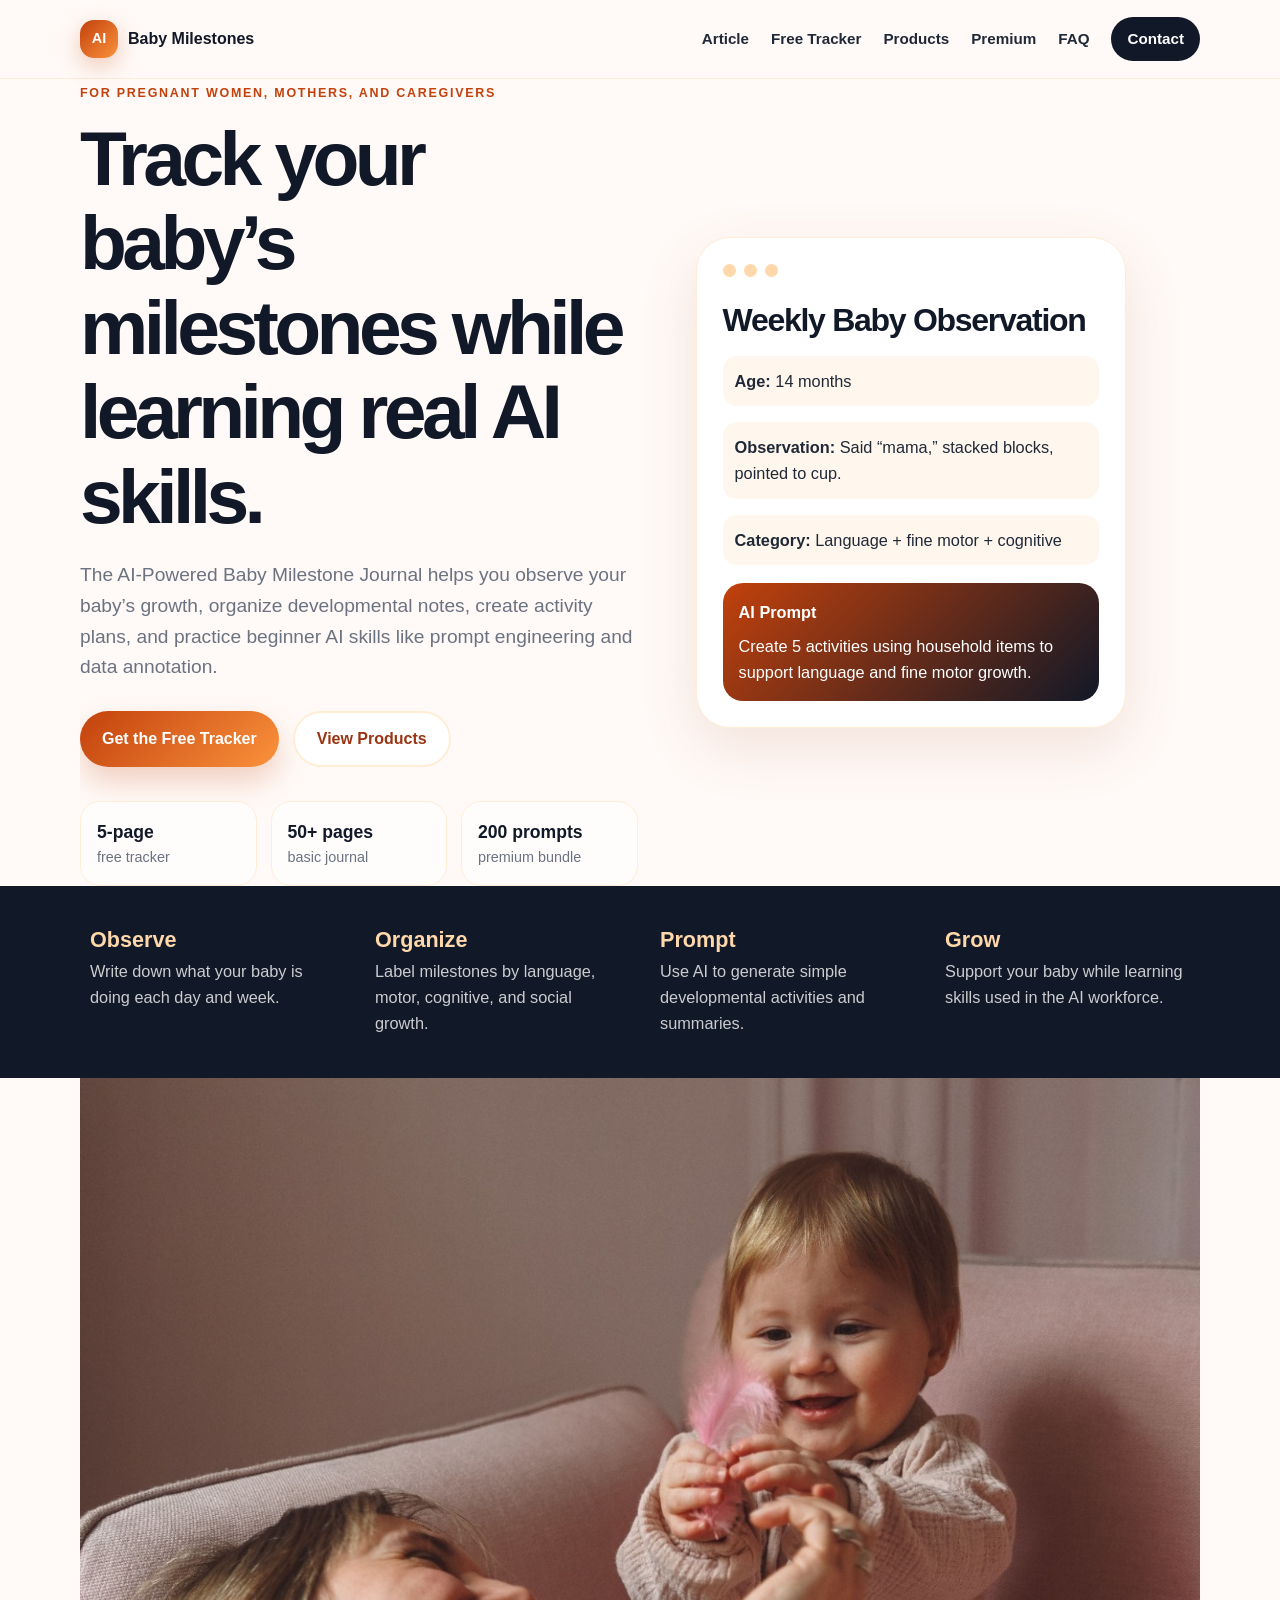
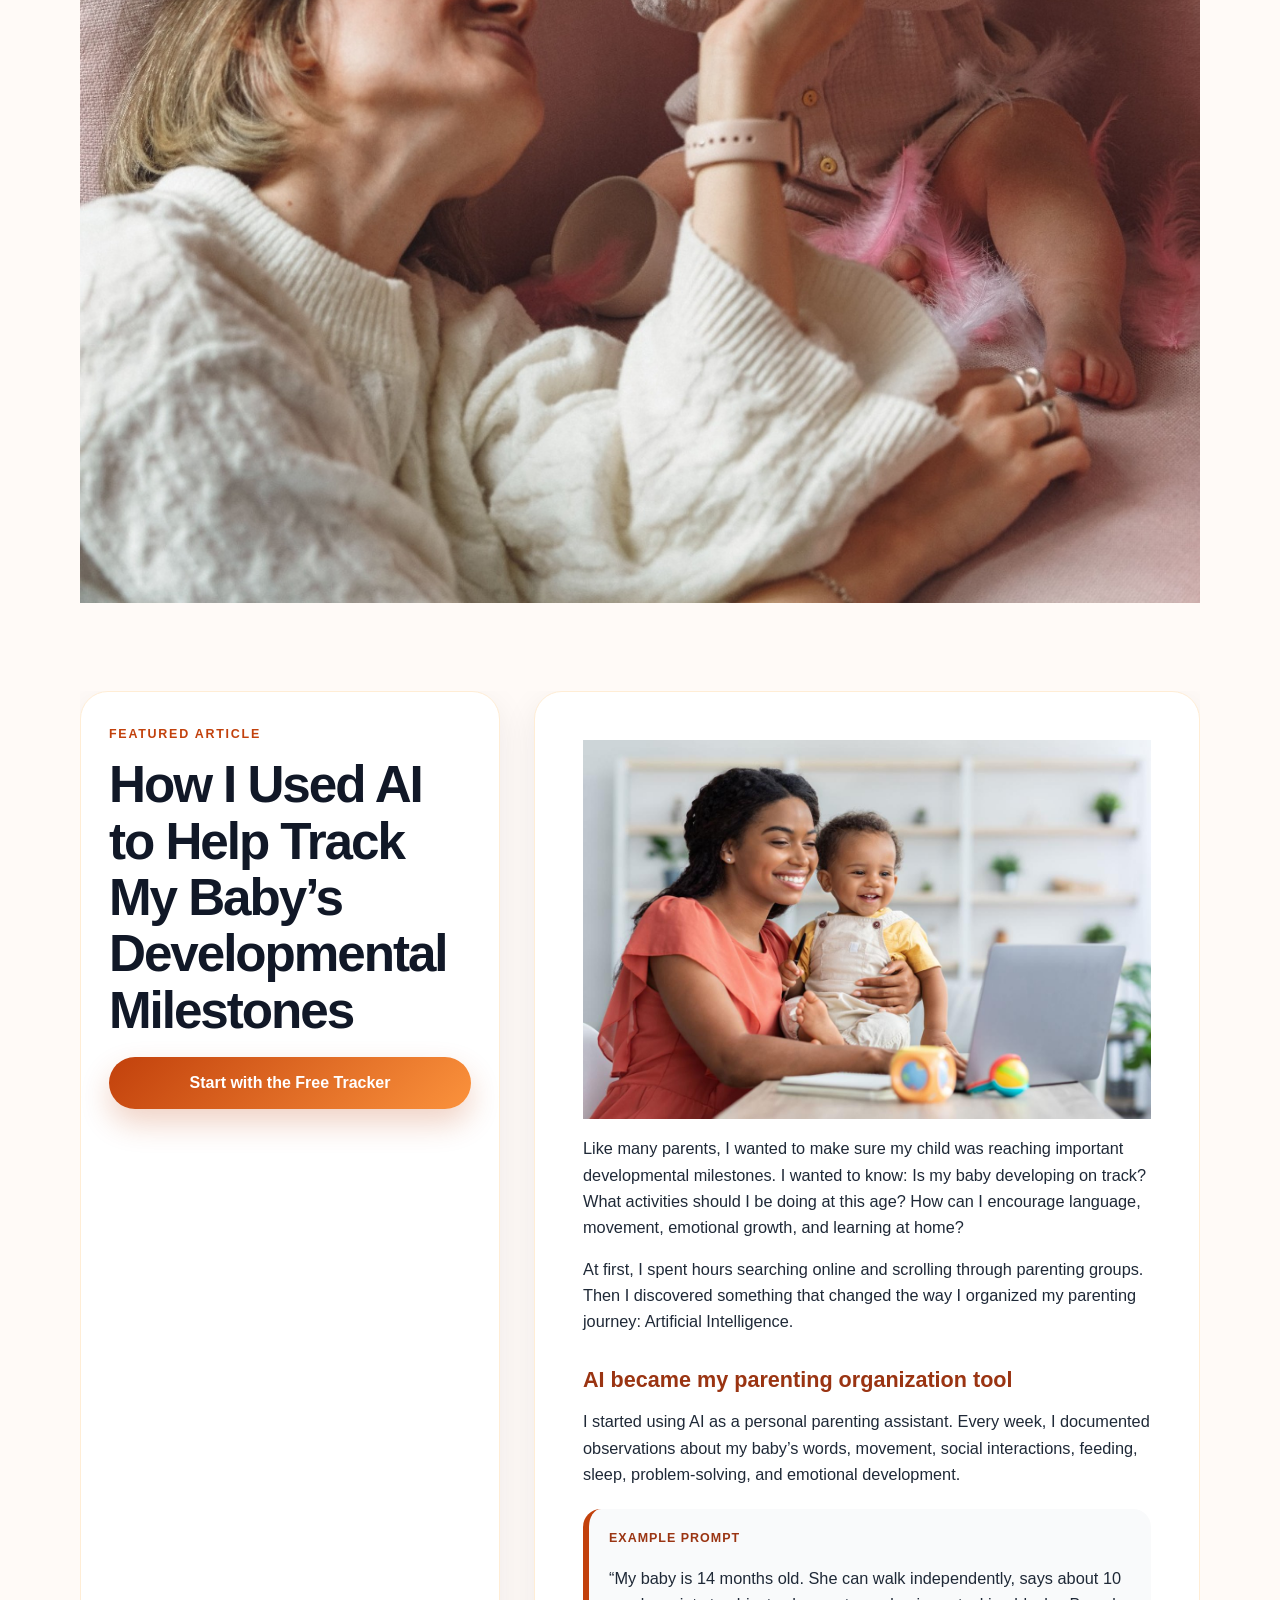
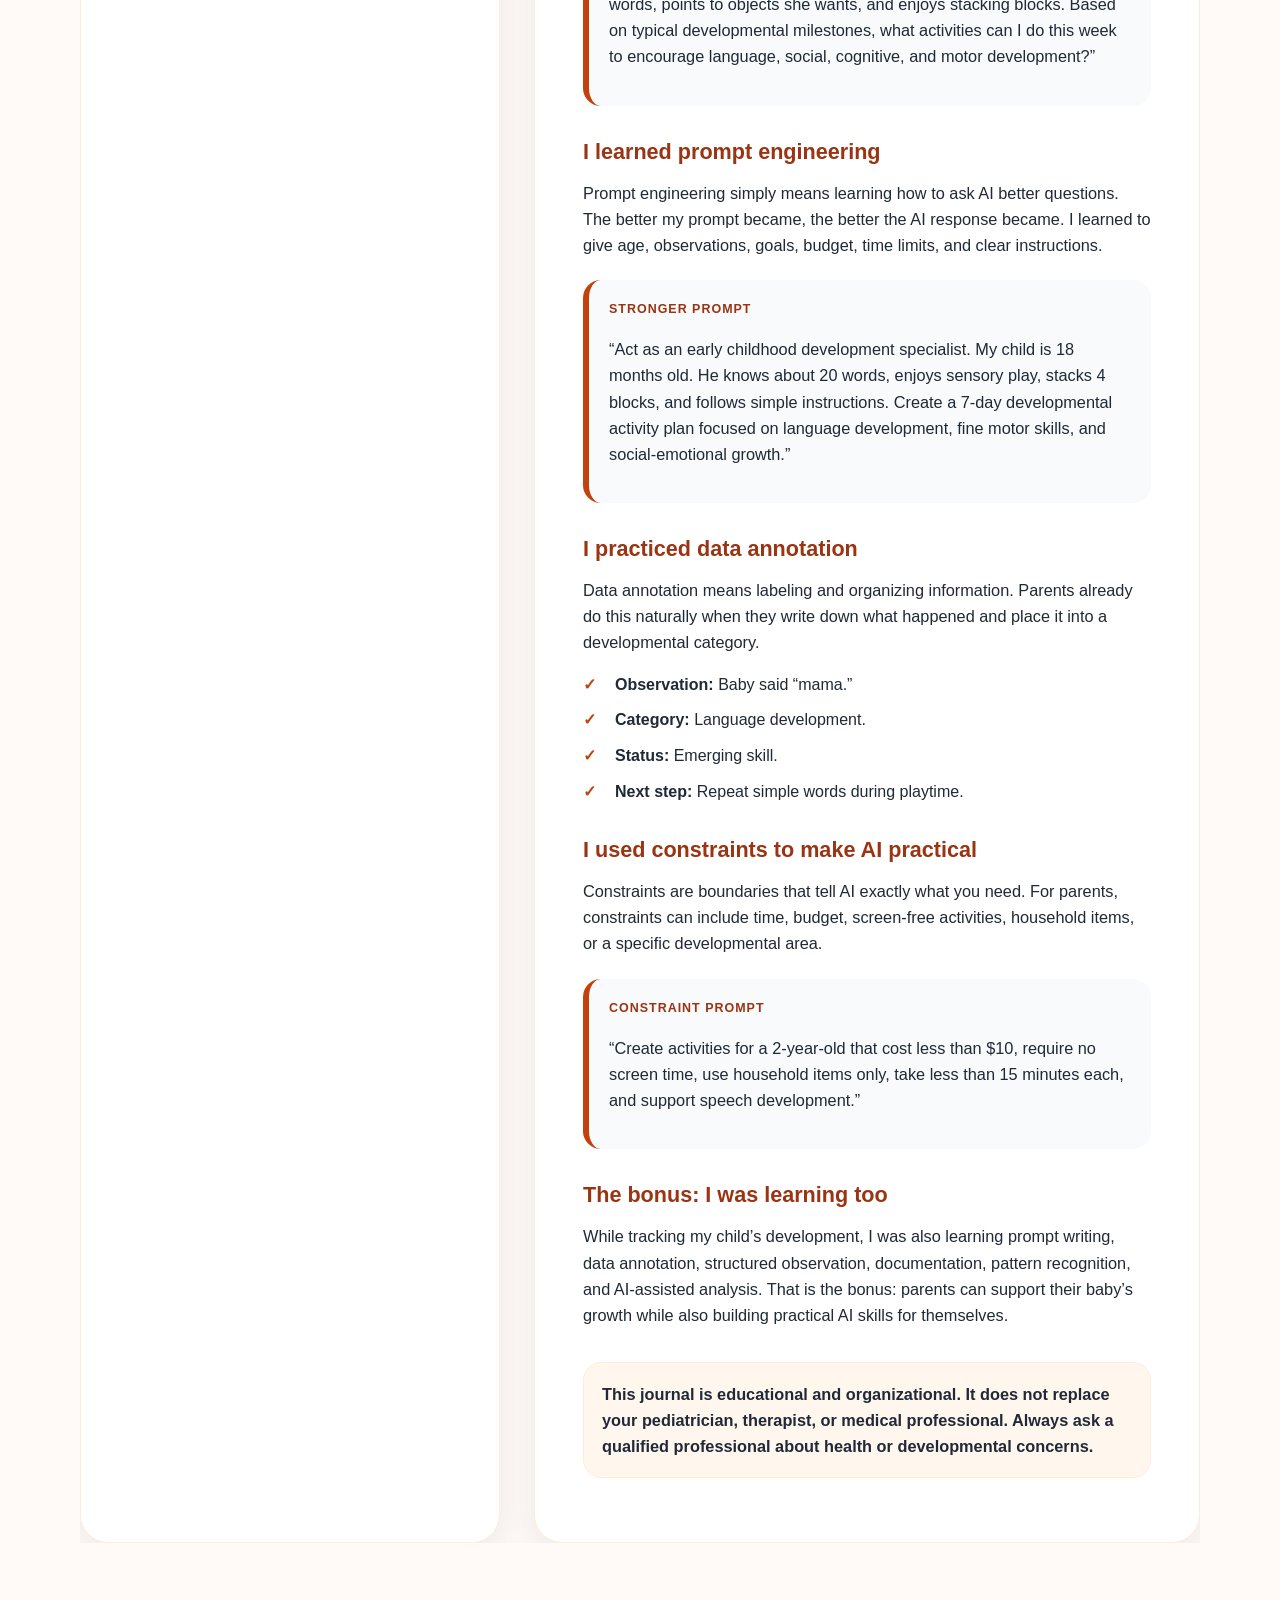
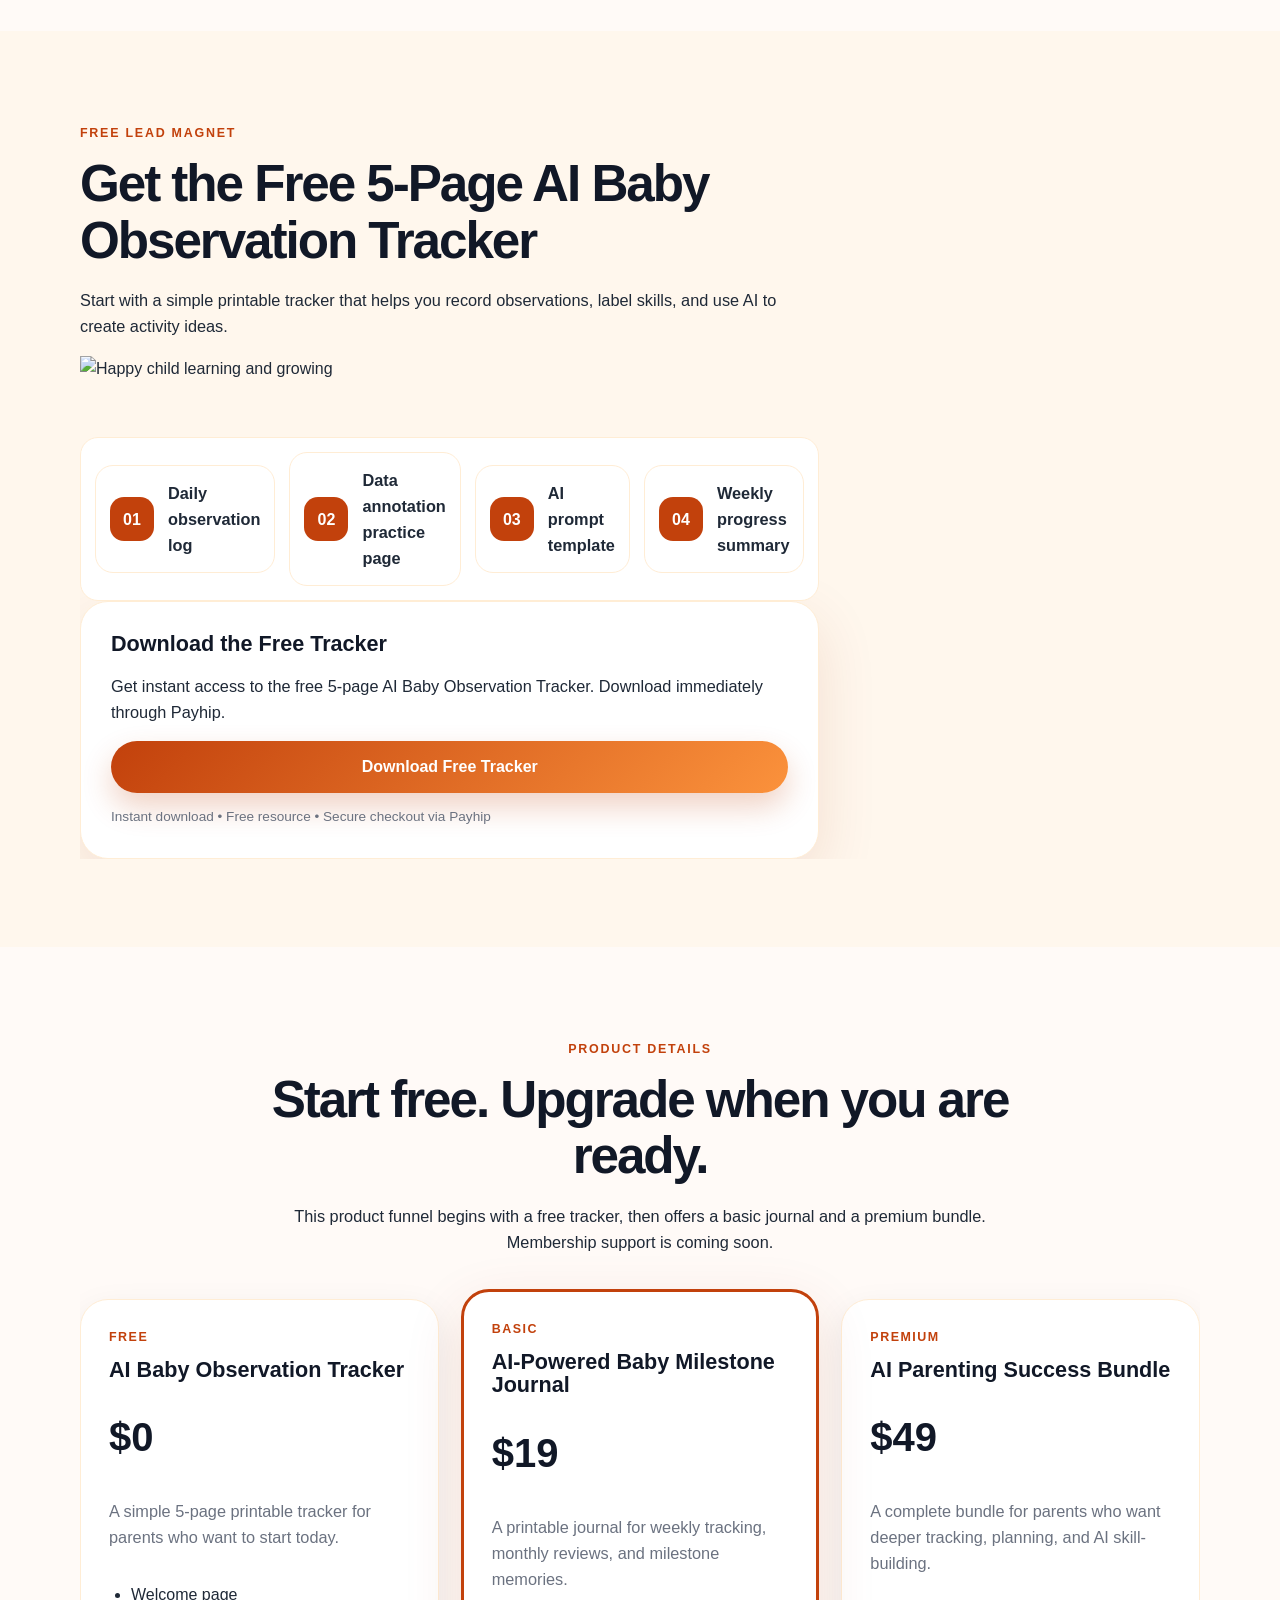
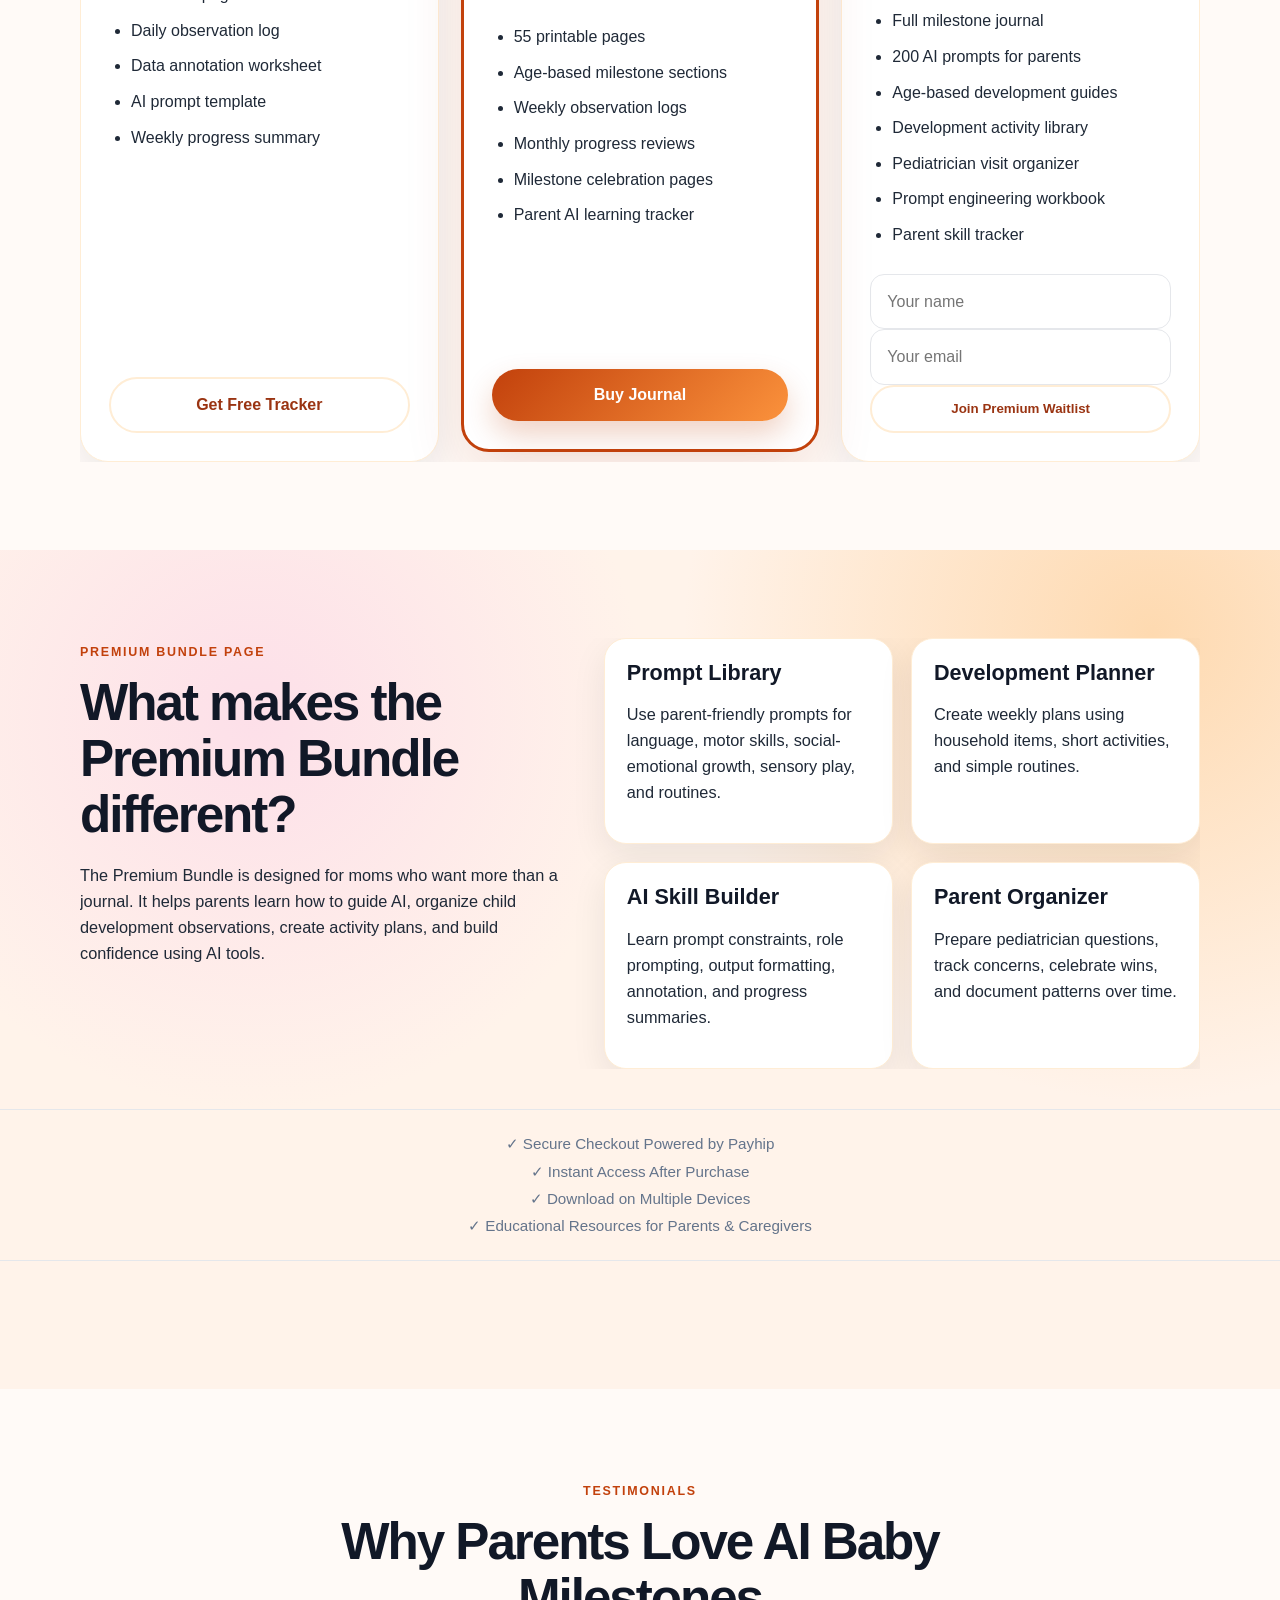
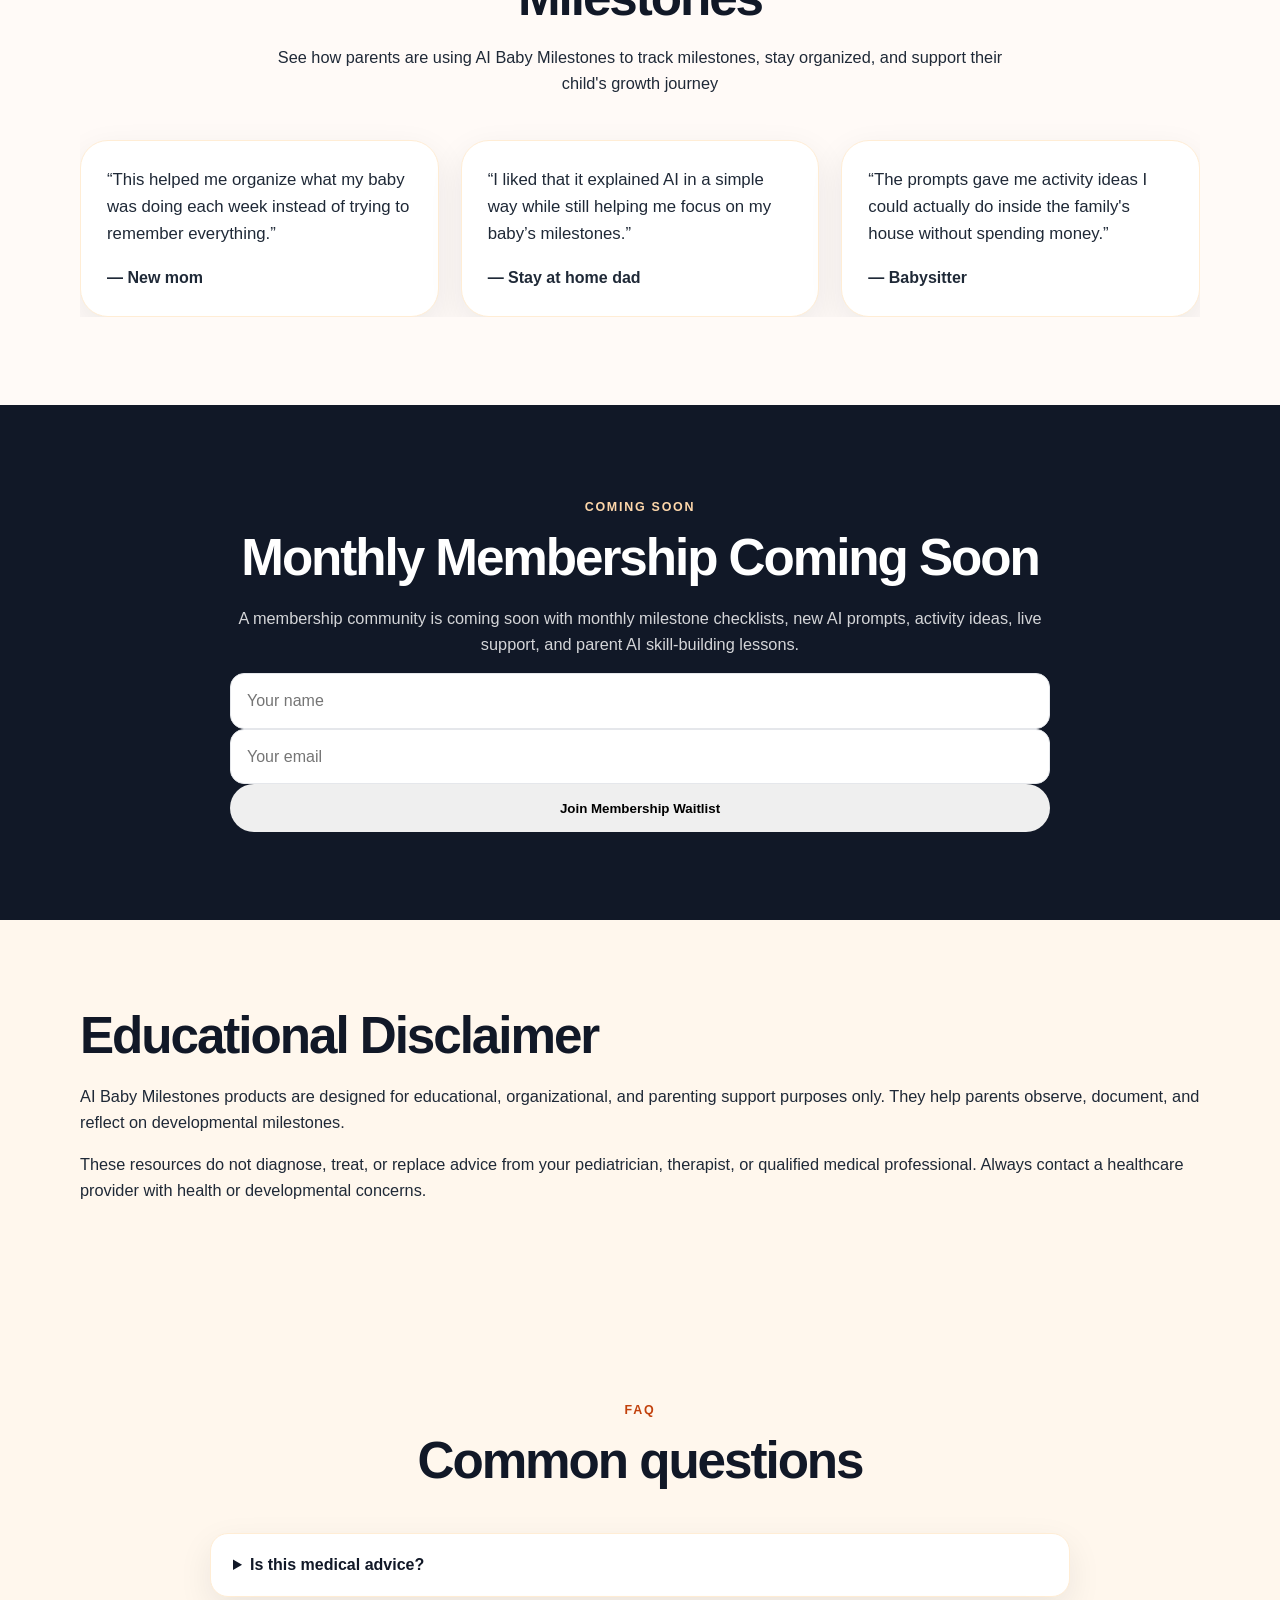
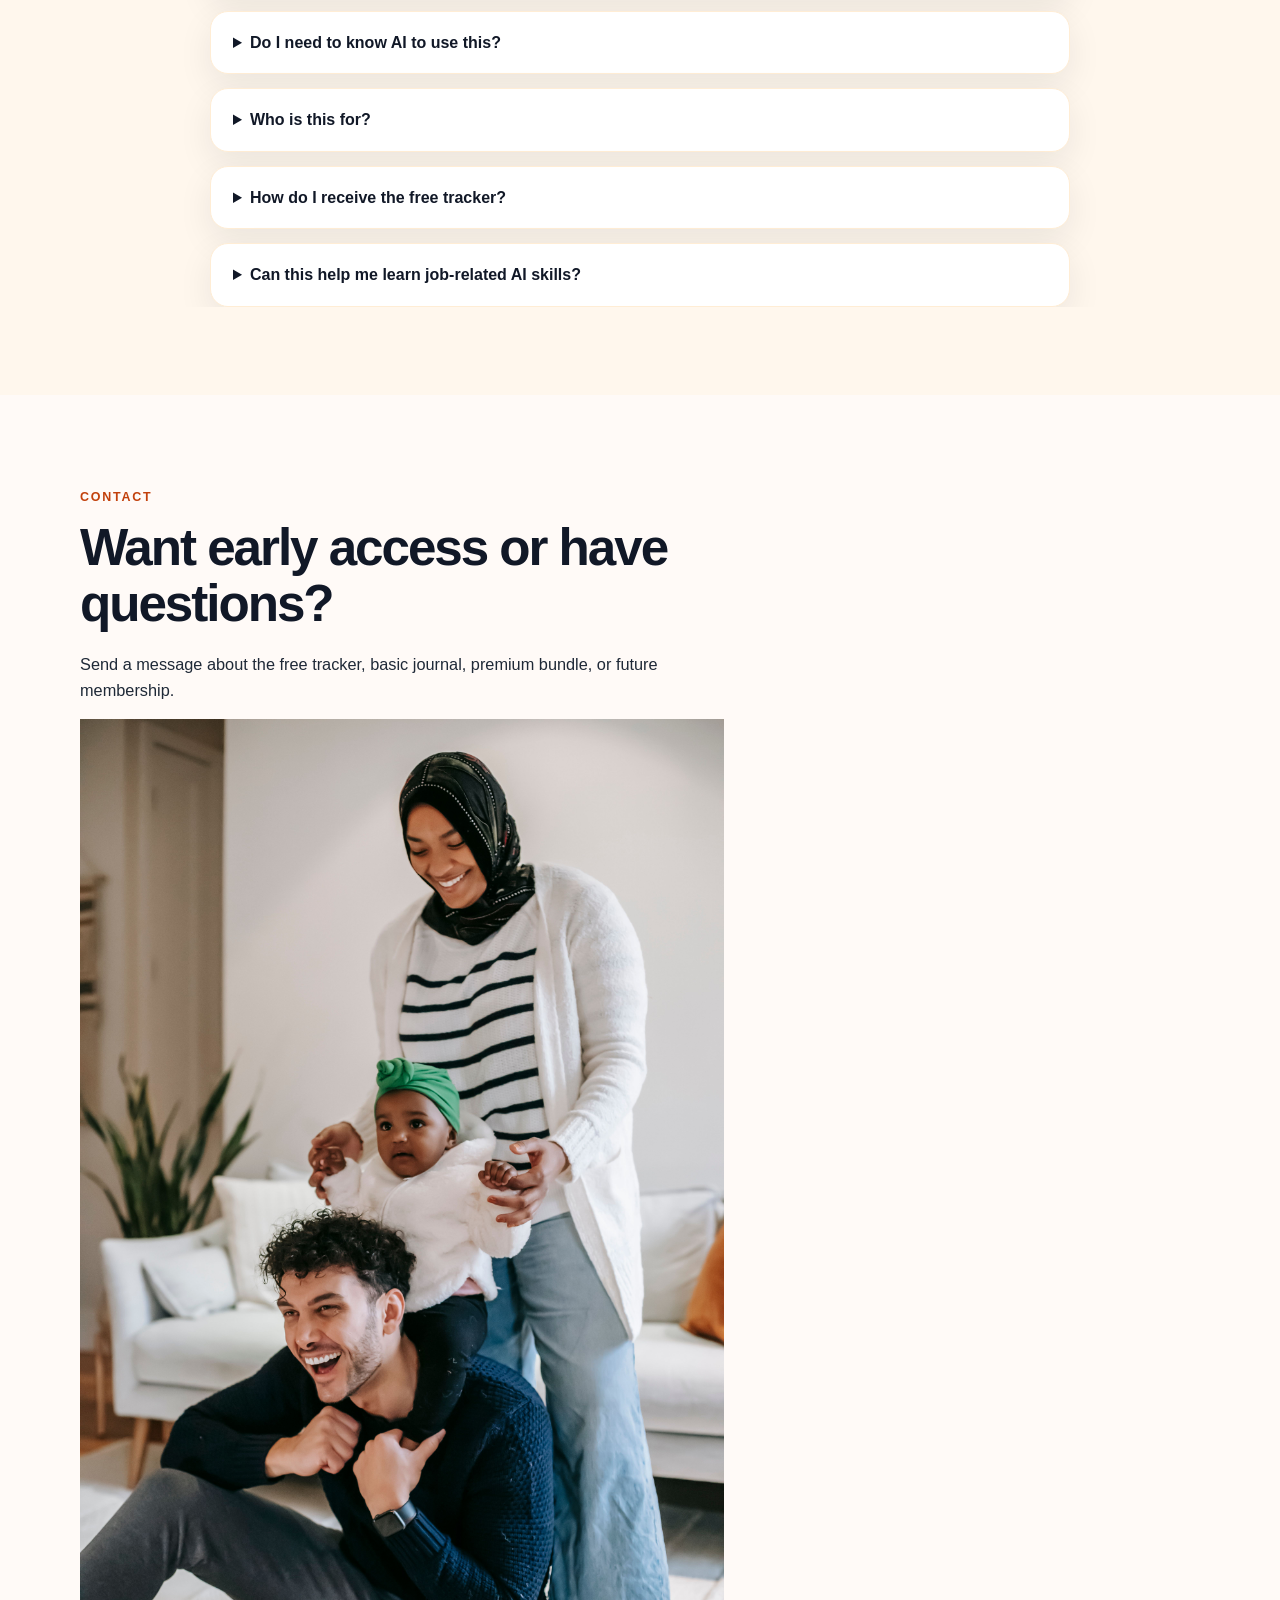
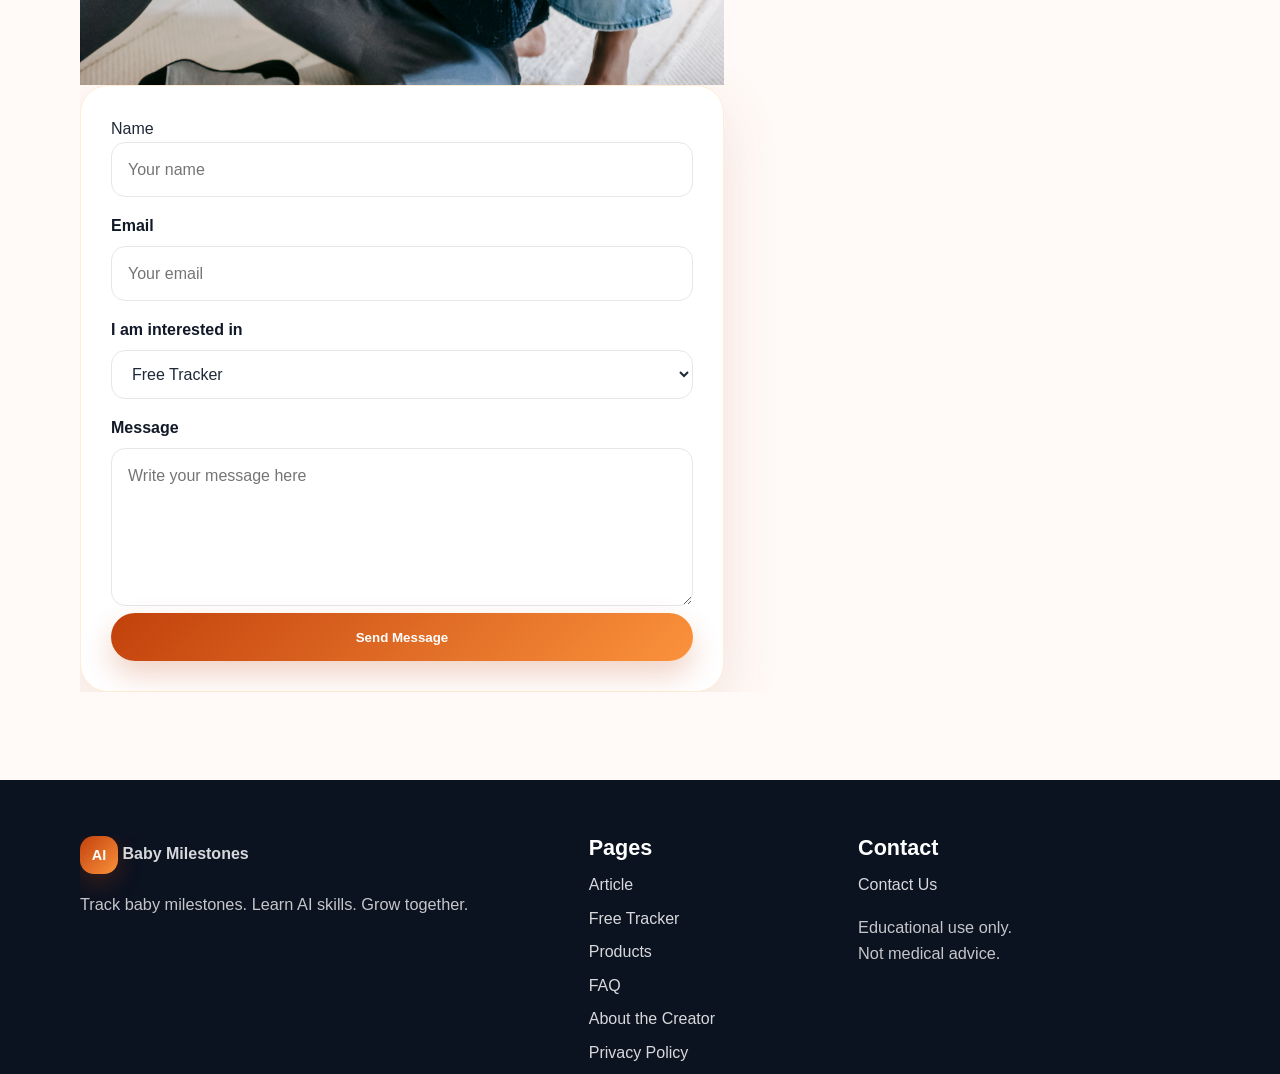
==== commit bc4483b4: "Replace free tracker form with Payhip download" ====
--- a/index.html
+++ b/index.html
@@ -257,22 +257,29 @@
           </div>
         </div>
 
-        <form class="signup-card" action="mailto:support.aibabymilestones@gmail.com" method="post" enctype="text/plain">
-          <h3>Request the Free Tracker</h3>
-          <p>Enter your information. Your email app will open a message to request the tracker.</p>
-
-          <label for="parent-name">Name</label>
-          <input id="parent-name" name="name" type="text" placeholder="Your name" required />
-
-          <label for="parent-email">Email</label>
-          <input id="parent-email" name="email" type="email" placeholder="Your email" required />
-
-          <label for="baby-age">Baby’s age</label>
-          <input id="baby-age" name="baby-age" type="text" placeholder="Example: 9 months" />
-
-          <button type="submit" class="button primary full-width">Request Free Tracker</button>
-          <p class="small-text"></p>
-        </form>
+        <div class="signup-card">
+
+  <h3>Download the Free Tracker</h3>
+
+  <p>
+    Get instant access to the free 5-page AI Baby Observation Tracker.
+    Download immediately through Payhip.
+  </p>
+
+  <a
+    href="https://payhip.com/b/fQsA9"
+    class="button primary full-width"
+    target="_blank"
+    rel="noopener noreferrer"
+  >
+    Download Free Tracker
+  </a>
+
+  <p class="small-text">
+    Instant download • Free resource • Secure checkout via Payhip
+  </p>
+
+</div>
       </div>
     </section>
 
--- a/style.css
+++ b/style.css
@@ -1039,4 +1039,23 @@
     grid-template-columns: 1fr !important;
   }
 }
-
+@media (max-width: 768px) {
+  #free-tracker .tracker-image {
+    width: 100% !important;
+    max-width: 100% !important;
+    overflow: hidden !important;
+    border-radius: 20px;
+  }
+
+  #free-tracker .tracker-image img,
+  #free-tracker .hero-image {
+    width: 100% !important;
+    height: 360px !important;
+    max-height: 360px !important;
+    object-fit: cover !important;
+    object-position: center center !important;
+    display: block !important;
+    border-radius: 20px;
+  }
+}
+
